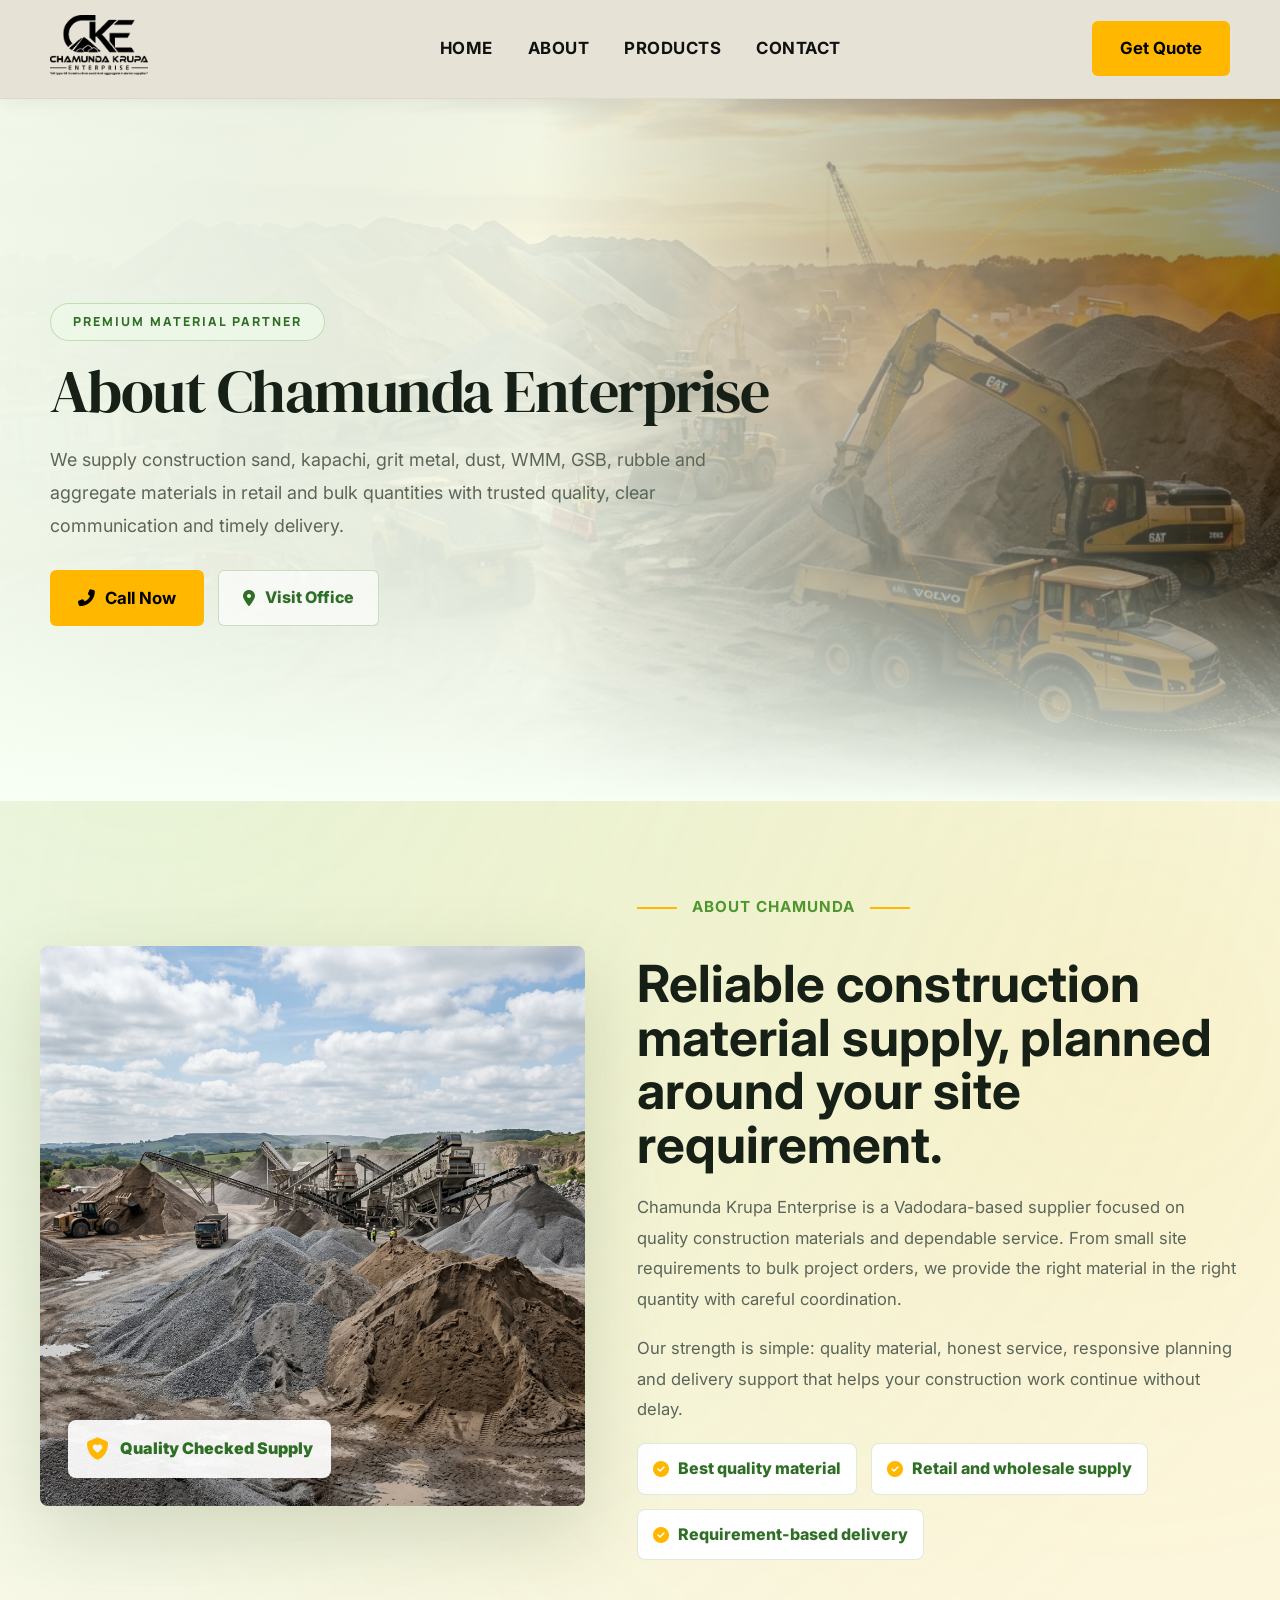
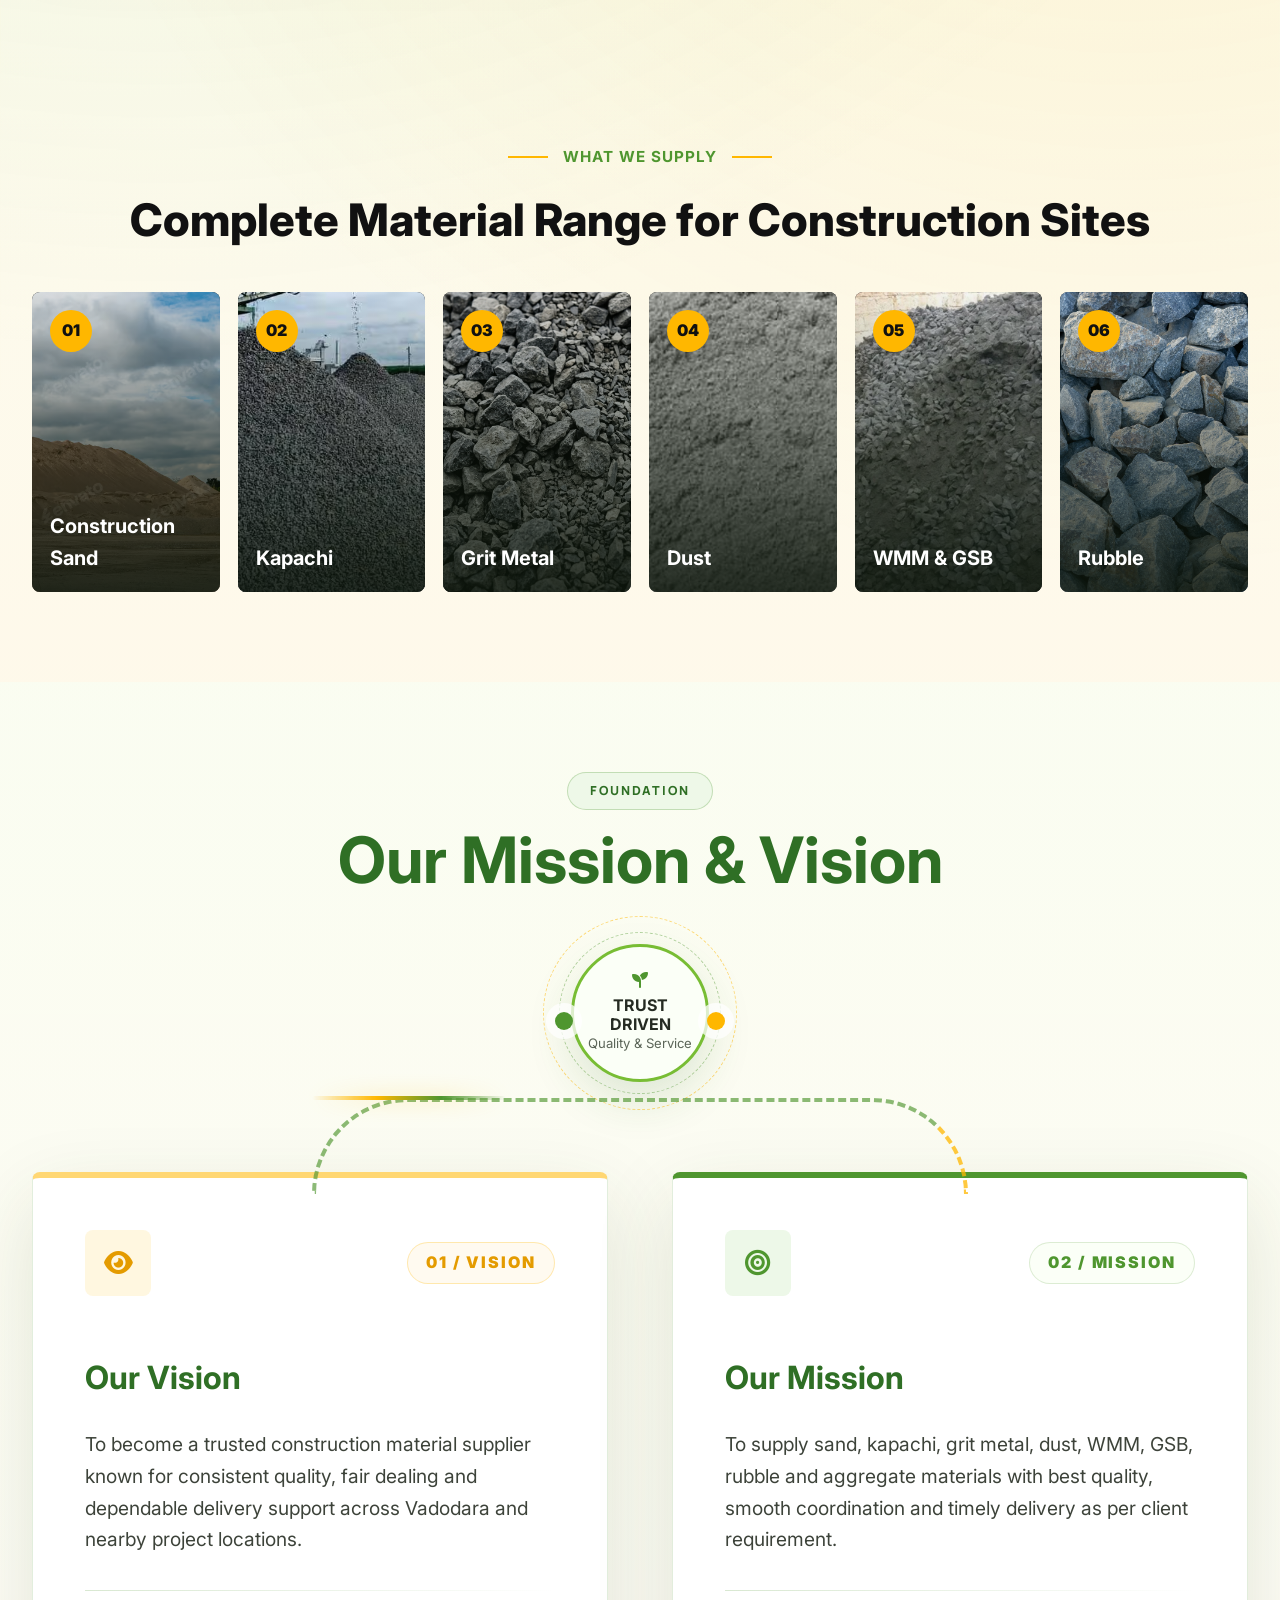
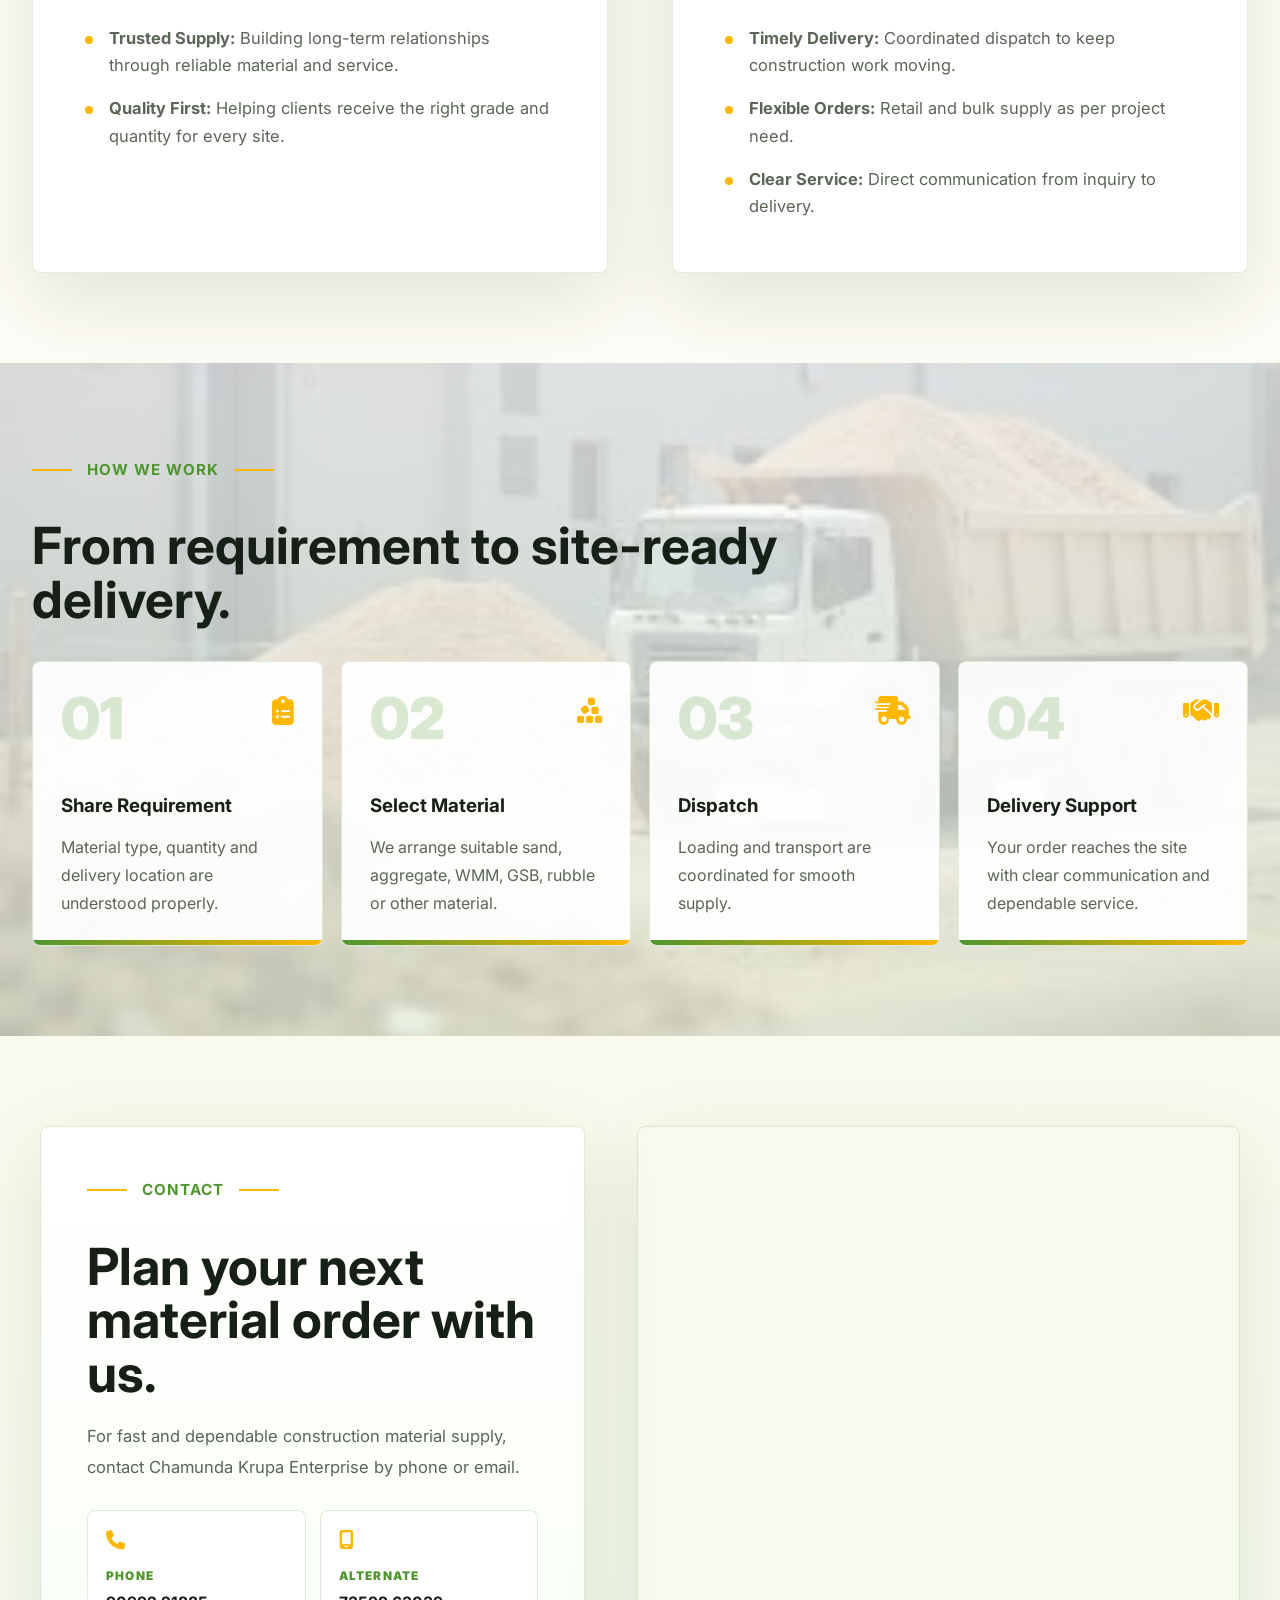
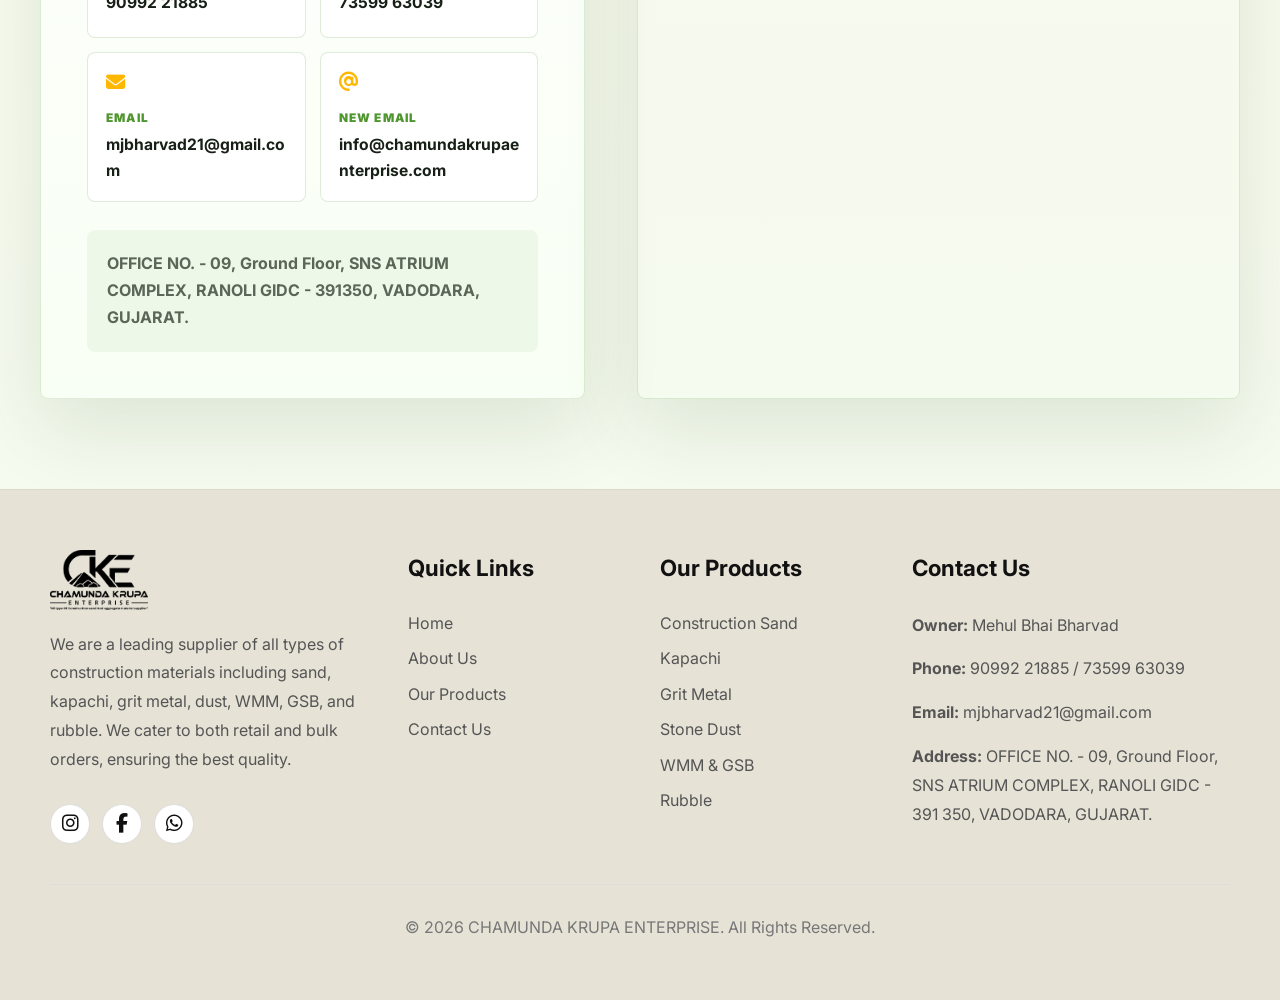
==== about.html @ 648f1eed "changes" ====
<!DOCTYPE html>
<html lang="en">

<head>
    <meta charset="UTF-8">
    <meta name="viewport" content="width=device-width, initial-scale=1.0">
    <title>About Us | CHAMUNDA KRUPA ENTERPRISE</title>
    <meta name="description" content="About Chamunda Krupa Enterprise - premium construction sand, kapachi, grit metal, dust, WMM, GSB, rubble and aggregate material supplier in Vadodara.">
    <link rel="stylesheet" href="style.css?v=1.4">
    <link rel="stylesheet" href="https://cdnjs.cloudflare.com/ajax/libs/font-awesome/6.4.0/css/all.min.css">
</head>

<body>
    <div id="header-placeholder"></div>

    <main class="ck-about-page">
        <section class="ck-hero" style="background-image: url('image and video/hero-bg.png');">
            <div class="ck-hero-shade"></div>
            <div class="ck-hero-grid ck-hero-grid-simple">
                <div class="ck-hero-copy reveal reveal-up">
                    <span class="ck-pill">Premium Material Partner</span>
                    <h1>About Chamunda Enterprise</h1>
                    <p>We supply construction sand, kapachi, grit metal, dust, WMM, GSB, rubble and aggregate materials in retail and bulk quantities with trusted quality, clear communication and timely delivery.</p>
                    <div class="ck-hero-actions">
                        <a href="tel:+919099221885" class="btn btn-primary"><i class="fas fa-phone-alt"></i> Call Now</a>
                        <a href="#ck-contact" class="ck-ghost-btn"><i class="fas fa-location-dot"></i> Visit Office</a>
                    </div>
                </div>
            </div>
        </section>

        <section class="ck-intro ck-intro-reveal" id="ck-intro-reveal">
            <div class="ck-intro-media reveal reveal-right">
                <img src="image and video/about-img.png" alt="Construction aggregate stock and supply yard">
                <div class="ck-floating-badge">
                    <i class="fas fa-shield-heart"></i>
                    <span>Quality Checked Supply</span>
                </div>
            </div>
            <div class="ck-intro-copy reveal reveal-up">
                <span class="section-label">ABOUT CHAMUNDA</span>
                <h2>Reliable construction material supply, planned around your site requirement.</h2>
                <p>Chamunda Krupa Enterprise is a Vadodara-based supplier focused on quality construction materials and dependable service. From small site requirements to bulk project orders, we provide the right material in the right quantity with careful coordination.</p>
                <p>Our strength is simple: quality material, honest service, responsive planning and delivery support that helps your construction work continue without delay.</p>
                <div class="ck-value-list">
                    <span><i class="fas fa-circle-check"></i> Best quality material</span>
                    <span><i class="fas fa-circle-check"></i> Retail and wholesale supply</span>
                    <span><i class="fas fa-circle-check"></i> Requirement-based delivery</span>
                </div>
            </div>
        </section>

        <section class="ck-materials">
            <div class="section-header reveal reveal-up">
                <div class="section-label">WHAT WE SUPPLY</div>
                <h2>Complete Material Range for Construction Sites</h2>
            </div>
            <div class="ck-material-track">
                <div class="ck-material-card reveal reveal-up">
                    <img src="image and video/sand.png" alt="Construction Sand">
                    <span>01</span>
                    <h3>Construction Sand</h3>
                </div>
                <div class="ck-material-card reveal reveal-up">
                    <img src="image and video/kapachi.png" alt="Kapachi">
                    <span>02</span>
                    <h3>Kapachi</h3>
                </div>
                <div class="ck-material-card reveal reveal-up">
                    <img src="image and video/product-gravel.png" alt="Grit Metal">
                    <span>03</span>
                    <h3>Grit Metal</h3>
                </div>
                <div class="ck-material-card reveal reveal-up">
                    <img src="image and video/dust.png" alt="Dust">
                    <span>04</span>
                    <h3>Dust</h3>
                </div>
                <div class="ck-material-card reveal reveal-up">
                    <img src="image and video/wmm.png" alt="WMM">
                    <span>05</span>
                    <h3>WMM & GSB</h3>
                </div>
                <div class="ck-material-card reveal reveal-up">
                    <img src="image and video/rubble.png" alt="Rubble">
                    <span>06</span>
                    <h3>Rubble</h3>
                </div>
            </div>
        </section>

        <section class="ck-foundation">
            <div class="ck-foundation-head reveal reveal-up">
                <span class="ck-pill">Foundation</span>
                <h2>Our Mission & Vision</h2>
                <div class="ck-trust-orbit">
                    <span class="ck-orbit-dot ck-dot-a"></span>
                    <span class="ck-orbit-dot ck-dot-b"></span>
                    <div class="ck-trust-core">
                        <i class="fas fa-seedling"></i>
                        <strong>TRUST DRIVEN</strong>
                        <span>Quality & Service</span>
                    </div>
                </div>
            </div>

            <div class="ck-foundation-grid">
                <article class="ck-foundation-card ck-vision-card reveal reveal-right">
                    <div class="ck-card-top">
                        <i class="fas fa-eye"></i>
                        <span>01 / Vision</span>
                    </div>
                    <h3>Our Vision</h3>
                    <p>To become a trusted construction material supplier known for consistent quality, fair dealing and dependable delivery support across Vadodara and nearby project locations.</p>
                    <div class="ck-card-line"></div>
                    <ul>
                        <li><strong>Trusted Supply:</strong> Building long-term relationships through reliable material and service.</li>
                        <li><strong>Quality First:</strong> Helping clients receive the right grade and quantity for every site.</li>
                    </ul>
                </article>

                <article class="ck-foundation-card ck-mission-card reveal reveal-left">
                    <div class="ck-card-top">
                        <i class="fas fa-bullseye"></i>
                        <span>02 / Mission</span>
                    </div>
                    <h3>Our Mission</h3>
                    <p>To supply sand, kapachi, grit metal, dust, WMM, GSB, rubble and aggregate materials with best quality, smooth coordination and timely delivery as per client requirement.</p>
                    <div class="ck-card-line"></div>
                    <ul>
                        <li><strong>Timely Delivery:</strong> Coordinated dispatch to keep construction work moving.</li>
                        <li><strong>Flexible Orders:</strong> Retail and bulk supply as per project need.</li>
                        <li><strong>Clear Service:</strong> Direct communication from inquiry to delivery.</li>
                    </ul>
                </article>
            </div>
        </section>

        <section class="ck-process">
            <div class="ck-process-copy reveal reveal-up">
                <span class="section-label">HOW WE WORK</span>
                <h2>From requirement to site-ready delivery.</h2>
            </div>
            <div class="ck-process-steps">
                <div class="ck-step reveal reveal-up">
                    <span>01</span>
                    <i class="fas fa-clipboard-list"></i>
                    <h3>Share Requirement</h3>
                    <p>Material type, quantity and delivery location are understood properly.</p>
                </div>
                <div class="ck-step reveal reveal-up">
                    <span>02</span>
                    <i class="fas fa-cubes-stacked"></i>
                    <h3>Select Material</h3>
                    <p>We arrange suitable sand, aggregate, WMM, GSB, rubble or other material.</p>
                </div>
                <div class="ck-step reveal reveal-up">
                    <span>03</span>
                    <i class="fas fa-truck-fast"></i>
                    <h3>Dispatch</h3>
                    <p>Loading and transport are coordinated for smooth supply.</p>
                </div>
                <div class="ck-step reveal reveal-up">
                    <span>04</span>
                    <i class="fas fa-handshake"></i>
                    <h3>Delivery Support</h3>
                    <p>Your order reaches the site with clear communication and dependable service.</p>
                </div>
            </div>
        </section>

        <section class="ck-contact" id="ck-contact">
            <div class="ck-contact-card reveal reveal-right">
                <span class="section-label">CONTACT</span>
                <h2>Plan your next material order with us.</h2>
                <p>For fast and dependable construction material supply, contact Chamunda Krupa Enterprise by phone or email.</p>
                <div class="ck-contact-grid">
                    <a href="tel:+919099221885">
                        <i class="fas fa-phone"></i>
                        <span>Phone</span>
                        <strong>90992 21885</strong>
                    </a>
                    <a href="tel:+917359963039">
                        <i class="fas fa-mobile-screen"></i>
                        <span>Alternate</span>
                        <strong>73599 63039</strong>
                    </a>
                    <a href="mailto:mjbharvad21@gmail.com">
                        <i class="fas fa-envelope"></i>
                        <span>Email</span>
                        <strong>mjbharvad21@gmail.com</strong>
                    </a>
                    <a href="mailto:info@chamundakrupaenterprise.com">
                        <i class="fas fa-at"></i>
                        <span>New Email</span>
                        <strong>info@chamundakrupaenterprise.com</strong>
                    </a>
                </div>
                <address>
                    OFFICE NO. - 09, Ground Floor, SNS ATRIUM COMPLEX, RANOLI GIDC - 391350, VADODARA, GUJARAT.
                </address>
            </div>
            <div class="ck-map reveal reveal-left">
                <iframe
                    src="https://www.google.com/maps?q=SNS%20ATRIUM%20COMPLEX%20RANOLI%20GIDC%20VADODARA&amp;output=embed"
                    allowfullscreen="" loading="lazy" referrerpolicy="no-referrer-when-downgrade"></iframe>
            </div>
        </section>
    </main>

    <div id="footer-placeholder"></div>
    <script src="script.js"></script>
</body>

</html>
---- style.css ----
@import url('https://fonts.googleapis.com/css2?family=DM+Serif+Display&family=Inter:wght@400;600;700&family=Manrope:wght@500;600;700;800&display=swap');

:root {
  --primary-color: #ffb700;
  /* Yellow */
  --primary-hover: #e0a000;
  --text-color: #111111;
  --text-muted: #6b6356;
  --bg-color: #f8f2e5;
  --font-family: 'Inter', sans-serif;
}

* {
  margin: 0;
  padding: 0;
  box-sizing: border-box;
}

body {
  font-family: var(--font-family);
  background-color: var(--bg-color);
  color: var(--text-color);
  line-height: 1.6;
}

/* Header */
.main-header {
  background-color: #e6e2d6;
  padding: 15px 50px;
  display: flex;
  justify-content: space-between;
  align-items: center;
  border-bottom: 1px solid #dcd8cc;
  position: sticky;
  top: 0;
  z-index: 1000;
  box-shadow: 0 4px 15px rgba(0, 0, 0, 0.05);
}

.main-header .logo {
  flex: 1;
}

.main-header .logo img {
  height: 60px;
  object-fit: contain;
}

.centered-nav {
  flex: 2;
  display: flex;
  justify-content: center;
}

.main-header nav ul {
  list-style: none;
  display: flex;
  gap: 35px;
}

.main-header nav a {
  color: #111;
  text-decoration: none;
  font-weight: 700;
  transition: color 0.3s ease;
  font-size: 1.05rem;
  text-transform: uppercase;
  letter-spacing: 0.5px;
  position: relative;
  padding-bottom: 6px;
}

.main-header nav a::after {
  content: '';
  position: absolute;
  width: 0;
  height: 2px;
  bottom: 0;
  left: 0;
  background-color: var(--primary-color);
  transition: width 0.4s cubic-bezier(0.16, 1, 0.3, 1);
}

.main-header nav a:hover::after {
  width: 100%;
}

.main-header nav a:hover {
  color: #000;
}

.header-action {
  flex: 1;
  display: flex;
  justify-content: flex-end;
}

.header-btn {
  padding: 10px 25px;
  font-size: 0.95rem;
}

/* Hero Section */
.hero {
  position: relative;
  height: 80vh;
  min-height: 650px;
  display: flex;
  align-items: center;
  padding: 0 50px;
  background-size: cover;
  background-position: center;
}

.hero::before {
  content: '';
  position: absolute;
  top: 0;
  left: 0;
  width: 100%;
  height: 100%;
  background: linear-gradient(90deg, rgba(15, 15, 15, 0.95) 0%, rgba(15, 15, 15, 0.7) 45%, rgba(15, 15, 15, 0.1) 100%);
  z-index: 1;
}

.hero-content {
  position: relative;
  z-index: 2;
  max-width: 650px;
}

@keyframes fadeInUp {
  from {
    opacity: 0;
    transform: translateY(30px);
  }
  to {
    opacity: 1;
    transform: translateY(0);
  }
}

.hero h1 {
  font-size: 3.5rem;
  font-weight: 700;
  line-height: 1.2;
  color: #ffffff;
  margin-bottom: 20px;
  opacity: 0;
  animation: fadeInUp 1s cubic-bezier(0.16, 1, 0.3, 1) 0.1s forwards;
}

.hero h1 span.yellow {
  color: var(--primary-color);
  display: block;
}

.hero p {
  font-size: 1.15rem;
  color: #dddddd;
  margin-bottom: 40px;
  max-width: 580px;
  opacity: 0;
  animation: fadeInUp 1s cubic-bezier(0.16, 1, 0.3, 1) 0.3s forwards;
}

.hero-buttons {
  display: flex;
  gap: 20px;
  opacity: 0;
  animation: fadeInUp 1s cubic-bezier(0.16, 1, 0.3, 1) 0.5s forwards;
}

.btn {
  display: inline-flex;
  align-items: center;
  justify-content: center;
  gap: 10px;
  padding: 14px 28px;
  font-size: 1.05rem;
  font-weight: 700;
  border-radius: 6px;
  cursor: pointer;
  text-decoration: none;
  transition: all 0.3s ease;
}

.btn-primary {
  background-color: var(--primary-color);
  color: #000;
  border: none;
}

.btn-primary:hover {
  background-color: var(--primary-hover);
  transform: translateY(-2px);
}

.btn-outline {
  background-color: transparent;
  color: var(--text-color);
  border: 2px solid #555;
}

.btn-outline:hover {
  background-color: rgba(255, 255, 255, 0.05);
  border-color: #777;
}

.btn-outline i {
  color: var(--primary-color);
}

.hero .btn-outline {
  color: #ffffff;
  border-color: rgba(255, 255, 255, 0.7);
  background: rgba(255, 255, 255, 0.08);
  backdrop-filter: blur(8px);
}

.hero .btn-outline:hover {
  color: #171717;
  border-color: var(--primary-color);
  background: var(--primary-color);
}

.hero .btn-outline:hover i {
  color: #171717;
}

/* Features Bar */
.features-container {
  padding: 0 50px;
}

.features-bar {
  display: flex;
  justify-content: space-between;
  background-color: #222;
  padding: 35px 50px;
  border-radius: 12px;
  margin-top: -60px;
  position: relative;
  z-index: 3;
  box-shadow: 0 15px 40px rgba(0, 0, 0, 0.6);
  border: 1px solid #333;
}

.feature-item {
  display: flex;
  align-items: center;
  gap: 20px;
  flex: 1;
  justify-content: center;
  border-right: 1px solid #444;
  padding: 10px 15px;
  transition: all 0.3s cubic-bezier(0.16, 1, 0.3, 1);
  border-radius: 8px;
  cursor: pointer;
}

.feature-item:last-child {
  border-right: none;
}

.feature-item i {
  color: var(--primary-color);
  transition: transform 0.3s cubic-bezier(0.16, 1, 0.3, 1), color 0.3s ease;
}

.feature-item img {
  width: 45px;
  height: 45px;
  filter: invert(73%) sepia(87%) saturate(1476%) hue-rotate(359deg) brightness(101%) contrast(106%);
  /* Approximation of yellow */
}

.feature-text span {
  display: block;
  color: #ffffff;
  font-weight: 700;
  font-size: 1.15rem;
  transition: color 0.3s ease;
}

.feature-text span.sub {
  font-weight: 600;
  font-size: 1.15rem;
  color: #fff;
  transition: color 0.3s ease;
}

.feature-item:hover {
  background-color: rgba(255, 255, 255, 0.05);
  transform: translateY(-5px);
  box-shadow: 0 5px 15px rgba(0, 0, 0, 0.2);
}

.feature-item:hover i {
  transform: scale(1.15) rotate(5deg);
  color: #fff;
}

.feature-item:hover .feature-text span {
  color: var(--primary-color);
}

.feature-item:hover .feature-text span.sub {
  color: #fff;
}

/* About Section */
.about-section {
  display: flex;
  gap: 50px;
  padding: 60px 50px;
  background-color: #f0e6d2;
  /* Soft light tan background */
  color: #111;
  align-items: center;
  margin-top: 0;
}

.about-image {
  flex: 1;
}

.about-image img {
  width: 100%;
  height: auto;
  border-radius: 15px;
  box-shadow: 0 10px 30px rgba(0, 0, 0, 0.1);
  object-fit: cover;
  max-height: 400px;
}

.about-content {
  flex: 1;
}

.about-label {
  display: inline-flex;
  align-items: center;
  gap: 10px;
  font-weight: 700;
  font-size: 0.9rem;
  color: #333;
  margin-bottom: 15px;
  text-transform: uppercase;
}

.about-label::before {
  content: '';
  display: inline-block;
  width: 30px;
  height: 3px;
  background-color: #111;
}

.about-content h2 {
  font-size: 2.5rem;
  font-weight: 800;
  margin-bottom: 15px;
  line-height: 1.2;
}

.about-owner {
  font-size: 1.2rem;
  font-weight: 700;
  margin-bottom: 20px;
}

.about-owner span {
  color: #b37700;
  /* Darker golden brown */
}

.about-badge {
  display: inline-block;
  background-color: var(--primary-color);
  color: #000;
  font-weight: 700;
  padding: 8px 15px;
  border-radius: 5px;
  margin-bottom: 25px;
  font-size: 1rem;
}

.about-content p {
  color: #444;
  font-size: 1.05rem;
  line-height: 1.7;
}

/* About page premium layout */
.about-page {
  background: #f9f2e6;
}

.about-hero {
  min-height: 78vh;
  padding: 80px 50px;
  background-size: cover;
  background-position: center;
  position: relative;
}

.about-hero-overlay {
  position: absolute;
  inset: 0;
  background: linear-gradient(180deg, rgba(255, 248, 238, 0.85), rgba(255, 248, 238, 0.45));
  z-index: 1;
}

.about-hero-inner {
  position: relative;
  z-index: 2;
  display: grid;
  grid-template-columns: 1.1fr 0.9fr;
  gap: 40px;
  align-items: center;
}

 .about-hero-copy h1 {
  font-size: 3.6rem;
  line-height: 1.05;
  max-width: 640px;
  margin-top: 12px;
  color: #111;
}

.about-hero-copy p {
  max-width: 610px;
  color: #4d4034;
  margin-bottom: 32px;
}

.about-hero-cards {
  display: grid;
  gap: 20px;
  grid-template-columns: repeat(2, minmax(160px, 1fr));
}

.hero-stat-card {
  background: #ffffff;
  border: 1px solid rgba(219, 181, 76, 0.18);
  border-radius: 22px;
  padding: 26px 24px;
  box-shadow: 0 20px 45px rgba(0, 0, 0, 0.08);
}

.hero-stat-card span {
  display: block;
  font-size: 2rem;
  font-weight: 800;
  color: var(--primary-color);
  margin-bottom: 10px;
}

.hero-stat-card p {
  color: #5a4f3f;
  font-size: 0.96rem;
  line-height: 1.7;
}

 .about-why {
  padding: 80px 50px;
  background: #fff9ef;
  margin: 40px 50px;
  border-radius: 30px;
  border: 1px solid rgba(219, 181, 76, 0.18);
}

.about-why-inner {
  display: grid;
  grid-template-columns: 1.1fr 0.9fr;
  gap: 40px;
  align-items: center;
}

.why-copy h2 {
  font-size: 3rem;
  color: #111;
  margin: 24px 0 28px;
}

 .why-copy p {
  max-width: 620px;
  color: #4d453f;
  margin-bottom: 36px;
}

.why-grid {
  display: grid;
  grid-template-columns: repeat(2, minmax(220px, 1fr));
  gap: 22px;
}

.why-item {
  display: flex;
  gap: 18px;
  padding: 24px;
  background: #fff;
  border-radius: 22px;
  border: 1px solid rgba(0, 0, 0, 0.06);
  transition: transform 0.3s ease, box-shadow 0.3s ease;
}

.why-item:hover {
  transform: translateY(-5px);
  box-shadow: 0 20px 45px rgba(0, 0, 0, 0.12);
}

.why-item i {
  width: 54px;
  height: 54px;
  display: flex;
  align-items: center;
  justify-content: center;
  background: #111;
  color: var(--primary-color);
  border-radius: 16px;
  font-size: 1.2rem;
  flex-shrink: 0;
}

.why-item h3 {
  font-size: 1.1rem;
  margin-bottom: 10px;
}

.why-item p {
  color: #666;
  line-height: 1.7;
}

.why-image-block {
  border-radius: 30px;
  overflow: hidden;
  box-shadow: 0 25px 60px rgba(0, 0, 0, 0.15);
}

.why-image-block img {
  width: 100%;
  display: block;
  object-fit: cover;
  min-height: 520px;
}

 .transport-section {
  padding: 70px 50px 90px 50px;
  margin: 40px 50px;
  background: #ffffff;
  border-radius: 30px;
  border: 1px solid rgba(219, 181, 76, 0.18);
}

.transport-copy {
  max-width: 760px;
  margin-bottom: 40px;
}

 .transport-copy h2 {
  color: #111;
  font-size: 2.8rem;
  margin: 20px 0 18px;
}

 .transport-copy p {
  color: #4d453f;
  line-height: 1.8;
}

 .transport-scene {
  position: relative;
  min-height: 320px;
  overflow: hidden;
  background: linear-gradient(180deg, #f5ede0 0%, #e9d8b3 100%);
  border-radius: 30px;
}

.transport-scene.paused .truck,
.transport-scene.paused .truck .wheel,
.transport-scene.paused .dust {
  animation-play-state: paused;
}

.road {
  position: absolute;
  left: 0;
  right: 0;
  bottom: 0;
  height: 120px;
  background: linear-gradient(180deg, #2e2e2e 0%, #1c1c1c 60%);
}

.road::before {
  content: '';
  position: absolute;
  left: 0;
  right: 0;
  top: 18px;
  height: 34px;
  background: linear-gradient(90deg, rgba(165, 130, 63, 0.45) 0%, rgba(120, 95, 48, 0.25) 100%);
}

.truck-track {
  position: absolute;
  width: 100%;
  left: 0;
  bottom: 30px;
  overflow: hidden;
}

.truck {
  position: absolute;
  left: -35%;
  width: 320px;
  height: 150px;
  animation: drive 14s linear infinite alternate;
  display: grid;
  grid-template-columns: 1fr 0.42fr;
  align-items: end;
  gap: 12px;
}

.truck-bed {
  position: relative;
  width: 100%;
  height: 90px;
  background: linear-gradient(135deg, #d7b26d, #a67e41);
  border-radius: 18px 18px 8px 8px;
  overflow: hidden;
}

.truck-load {
  position: absolute;
  bottom: 0;
  left: 0;
  right: 0;
  height: 58px;
  background: linear-gradient(135deg, #cc9f48, #f1d57a);
}

.load-label {
  position: absolute;
  left: 16px;
  top: 14px;
  background: rgba(0, 0, 0, 0.55);
  color: #fff;
  padding: 8px 14px;
  border-radius: 999px;
  font-size: 0.95rem;
  line-height: 1.3;
  letter-spacing: 0.01em;
}

 .truck-cabin {
  position: relative;
  width: 108px;
  height: 98px;
  background: linear-gradient(135deg, #7d6a4f, #4c3824);
  border-radius: 18px 14px 14px 18px;
  box-shadow: inset -4px -4px 18px rgba(255, 255, 255, 0.08);
}

.cab-window {
  position: absolute;
  top: 16px;
  left: 16px;
  width: 60px;
  height: 36px;
  border-radius: 10px;
  background: linear-gradient(180deg, rgba(226, 236, 245, 0.9), rgba(193, 205, 216, 0.35));
  border: 1px solid rgba(255, 255, 255, 0.12);
}

.cab-grill {
  position: absolute;
  right: 12px;
  bottom: 16px;
  width: 24px;
  height: 34px;
  background: rgba(255, 255, 255, 0.08);
  border-radius: 8px;
}

.truck-front {
  position: absolute;
  right: -50px;
  bottom: 0;
  width: 60px;
  height: 68px;
  background: linear-gradient(135deg, #1c1c1c, #2d2d2d);
  border-radius: 18px 18px 12px 12px;
}

.headlamp {
  position: absolute;
  right: 14px;
  top: 20px;
  width: 22px;
  height: 14px;
  background: radial-gradient(circle at center, #ffe57d, #c7981f 60%, transparent 80%);
  border-radius: 6px;
}

.wheels {
  position: absolute;
  bottom: -18px;
  left: 10px;
  right: 10px;
  display: flex;
  justify-content: space-between;
}

 .wheel {
  width: 58px;
  height: 58px;
  border-radius: 50%;
  background: #4c453f;
  border: 8px solid #5e5345;
  box-shadow: inset 0 0 0 3px rgba(255, 255, 255, 0.08);
  animation: wheel-rotate 0.65s linear infinite;
}

.wheel::before {
  content: '';
  position: absolute;
  inset: 12px;
  border-radius: 50%;
  background: radial-gradient(circle, rgba(255,255,255,0.15) 0%, rgba(255,255,255,0.04) 100%);
}

.dust-path {
  position: absolute;
  left: 20px;
  bottom: 10px;
  display: flex;
  gap: 14px;
}

 .dust {
  width: 12px;
  height: 12px;
  border-radius: 50%;
  background: rgba(208, 154, 64, 0.65);
  opacity: 0;
  animation: dust-floating 4s ease-in-out infinite;
}

.dust-1 { animation-delay: 0s; }
.dust-2 { animation-delay: 0.5s; }
.dust-3 { animation-delay: 1.1s; }

@keyframes drive {
  0% { transform: translateX(-35%) translateY(0); }
  40% { transform: translateX(52%) translateY(-2px); }
  60% { transform: translateX(82%) translateY(0); }
  100% { transform: translateX(120%) translateY(-1px); }
}

@keyframes wheel-rotate {
  0% { transform: rotate(0deg); }
  100% { transform: rotate(360deg); }
}

@keyframes dust-floating {
  0% { opacity: 0; transform: translate(0, 0) scale(0.8); }
  25% { opacity: 0.35; transform: translate(-24px, -8px) scale(1); }
  50% { opacity: 0.2; transform: translate(-48px, -18px) scale(0.85); }
  100% { opacity: 0; transform: translate(-68px, -28px) scale(0.7); }
}

 .about-story {
  display: grid;
  grid-template-columns: 1fr 1fr;
  gap: 40px;
  align-items: center;
  padding: 80px 50px;
  margin: 40px 50px;
  background: #fff7ef;
  border-radius: 30px;
  border: 1px solid rgba(219, 181, 76, 0.18);
}

 .story-text h2 {
  color: #111;
  font-size: 3rem;
  margin-bottom: 26px;
}

 .story-text p {
  color: #4d453c;
}

.story-highlights {
  display: grid;
  gap: 18px;
  margin-top: 28px;
}

 .highlight-item {
  background: #fff4e6;
  border: 1px solid rgba(219, 181, 76, 0.14);
}

 .highlight-item p {
  color: #5c5040;
}

 .contact-section {
  padding: 80px 50px;
  margin: 40px 50px;
  background: #fff9ef;
  border-radius: 30px;
  border: 1px solid rgba(219, 181, 76, 0.18);
}

 .contact-content h2 {
  color: #111;
}

 .contact-content p {
  color: #4d453f;
}

 .contact-card {
  background: #ffffff;
  border: 1px solid rgba(219, 181, 76, 0.16);
}

 .contact-card h3 {
  color: #111;
}

 .contact-card p a {
  color: #b17e1a;
}

@media (max-width: 1200px) {
  .about-hero-inner,
  .about-why-inner,
  .about-story {
    grid-template-columns: 1fr;
  }

  .hero-stat-card {
    min-height: 120px;
  }

  .why-grid {
    grid-template-columns: 1fr;
  }
}

@media (max-width: 900px) {
  .about-hero {
    padding: 60px 20px;
  }

  .about-why,
  .transport-section,
  .about-story,
  .contact-section {
    margin: 24px 20px;
    padding: 50px 20px;
  }

  .transport-copy h2 {
    font-size: 2.3rem;
  }

  .truck {
    width: 260px;
  }
}

@media (max-width: 700px) {
  .about-hero-copy h1 {
    font-size: 2.3rem;
  }

  .truck {
    width: 220px;
    bottom: 20px;
  }

  .transport-scene {
    min-height: 260px;
  }
}

@media (max-width: 480px) {
  .transport-copy h2 {
    font-size: 1.9rem;
  }

  .hero-stat-card {
    grid-column: span 2;
  }
}

.about-page .section-label {
  color: #ffd87e;
}

.about-page .section-label::before,
.about-page .section-label::after {
  background-color: var(--primary-color);
}


/* Products Section */
.products-section {
  padding: 50px 50px 80px 50px;
  background-color: #f0e6d2;
  /* Soft light tan background */
  color: #111;
  text-align: center;
}

.section-header {
  text-align: center;
  margin-bottom: 30px;
}

.section-label {
  display: inline-flex;
  align-items: center;
  gap: 15px;
  font-weight: 700;
  font-size: 0.95rem;
  color: #111;
  margin-bottom: 15px;
  text-transform: uppercase;
  letter-spacing: 1px;
}

.section-label::before,
.section-label::after {
  content: '';
  display: inline-block;
  width: 40px;
  height: 2px;
  background-color: var(--primary-color);
}

.section-header h2 {
  font-size: 2.8rem;
  font-weight: 800;
  color: #111;
}

.about-container {
  width: 100%;
  max-width: 1400px;
  margin: 0 auto;
  text-align: center;
}

.products-grid {
  display: grid;
  grid-template-columns: repeat(4, 1fr);
  gap: 25px;
  max-width: 1400px;
  margin: 0 auto;
  grid-auto-rows: 1fr;
  width: 100%;
}

.product-card {
  background-color: #fff;
  border-radius: 12px;
  overflow: hidden;
  box-shadow: 0 8px 20px rgba(0, 0, 0, 0.05);
  transition: all 0.4s cubic-bezier(0.175, 0.885, 0.32, 1.275);
  border: 1px solid #eaeaea;
  border-bottom: 4px solid transparent;
  display: flex;
  flex-direction: column;
  height: 100%;
}

.product-card:hover {
  transform: translateY(-8px);
  box-shadow: 0 15px 35px rgba(0, 0, 0, 0.12);
  border-bottom: 4px solid var(--primary-color);
}

.product-image {
  position: relative;
  height: 180px;
  width: 100%;
  overflow: hidden;
  flex-shrink: 0;
}

.product-img {
  position: relative;
  height: 180px;
  width: 100%;
  overflow: hidden;
  flex-shrink: 0;
}

.product-image img {
  width: 100%;
  height: 100%;
  object-fit: cover;
  transition: transform 0.6s ease;
}

.product-card:hover .product-image img {
  transform: scale(1.1);
}

.product-icon-box {
  position: absolute;
  top: 15px;
  left: 15px;
  background-color: #1a1a1a;
  color: var(--primary-color);
  width: 45px;
  height: 45px;
  display: flex;
  align-items: center;
  justify-content: center;
  border-radius: 8px;
  font-size: 1.2rem;
  box-shadow: 0 4px 10px rgba(0, 0, 0, 0.3);
  z-index: 2;
}

.product-icon-box i {
  transition: transform 0.4s cubic-bezier(0.175, 0.885, 0.32, 1.275);
}

.product-card:hover .product-icon-box i {
  transform: scale(1.3) rotate(10deg);
}

.product-info {
  padding: 25px 15px;
  text-align: center;
  flex-grow: 1;
  display: flex;
  flex-direction: column;
  justify-content: center;
  min-height: 140px;
}

.product-info h3 {
  font-size: 1.25rem;
  font-weight: 700;
  margin-bottom: 8px;
  color: #111;
  transition: color 0.3s ease;
}

.product-card:hover .product-info h3 {
  color: #b37700;
}

.product-info p {
  color: #555;
  font-size: 0.95rem;
  line-height: 1.5;
}

/* Process Section */
.process-section {
  padding: 60px 50px;
  background-color: #fff;
  color: #111;
  position: relative;
}

.process-container {
  display: flex;
  gap: 50px;
  max-width: 1300px;
  margin: 0 auto;
  align-items: flex-start;
}

.process-left {
  flex: 1;
  position: sticky;
  top: 150px;
  height: 50vh;
  /* Reduced from 70vh */
  min-height: 400px;
  /* Reduced from 500px */
  max-height: 450px;
  /* Added max height */
  border-radius: 20px;
  overflow: hidden;
  box-shadow: 0 20px 50px rgba(0, 0, 0, 0.1);
}

.process-images-wrapper {
  position: relative;
  width: 100%;
  height: 100%;
}

.p-img {
  position: absolute;
  top: 0;
  left: 0;
  width: 100%;
  height: 100%;
  object-fit: cover;
  opacity: 0;
  transform: scale(1.05);
  transition: opacity 0.8s ease, transform 0.8s ease;
}

.p-img.active {
  opacity: 1;
  transform: scale(1);
}

.process-right {
  flex: 1;
  padding-bottom: 20vh;
  /* Extra space to scroll past the last step */
  position: relative;
}

.process-line {
  position: absolute;
  left: 31px;
  top: 50px;
  bottom: 0;
  width: 2px;
  background-color: #eee;
  z-index: 1;
}

.process-step {
  display: flex;
  gap: 30px;
  margin-bottom: 40vh;
  /* Increased spacing */
  opacity: 0;
  /* Changed from 0.4 so inactive steps are completely hidden */
  transition: opacity 0.6s ease, transform 0.6s ease;
  transform: translateY(50px);
  /* Changed from translateX to slide up */
  position: relative;
  z-index: 2;
}

.process-step.active {
  opacity: 1;
  transform: translateY(0);
  /* Changed to translateY(0) */
}

.step-indicator {
  position: relative;
}

.step-icon {
  width: 64px;
  height: 64px;
  border-radius: 50%;
  background-color: #fff;
  border: 2px solid #ddd;
  display: flex;
  align-items: center;
  justify-content: center;
  font-size: 1.5rem;
  color: #777;
  transition: all 0.5s ease;
  position: relative;
  z-index: 2;
}

.process-step.active .step-icon {
  border-color: var(--primary-color);
  background-color: var(--primary-color);
  color: #000;
  box-shadow: 0 0 0 10px rgba(255, 183, 0, 0.2);
  transform: scale(1.1);
}

.step-content {
  flex: 1;
  padding-top: 10px;
}

.step-num {
  font-weight: 700;
  color: #777;
  letter-spacing: 2px;
  font-size: 0.9rem;
  display: block;
  margin-bottom: 10px;
  transition: color 0.5s ease;
}

.process-step.active .step-num {
  color: var(--primary-color);
}

.step-content h3 {
  font-size: 2rem;
  font-weight: 800;
  margin-bottom: 15px;
  color: #111;
}

.step-content p {
  font-size: 1.1rem;
  line-height: 1.7;
  color: #555;
}

@media (max-width: 992px) {
  .process-container {
    flex-direction: column;
  }

  .process-left {
    position: relative;
    top: 0;
    height: 320px;
    width: 100%;
    margin-bottom: 50px;
  }

  /* Force static process image behavior on mobile (only show Stage 3 image) */
  #pimg-3 {
    opacity: 1 !important;
    transform: scale(1) !important;
  }

  #pimg-1,
  #pimg-2,
  #pimg-4 {
    display: none !important;
  }

  .process-step {
    margin-bottom: 50px;
    opacity: 1;
    transform: none;
  }

  .process-line {
    display: none;
  }
}

/* Why Choose Us Section */
.why-choose-us {
  padding: 100px 50px;
  background-color: #fff;
  color: #111;
}

.choose-container {
  display: flex;
  gap: 60px;
  max-width: 1400px;
  margin: 0 auto;
  align-items: center;
}

.choose-video-wrapper {
  flex: 1;
  position: relative;
}

.video-container {
  position: relative;
  border-radius: 20px;
  overflow: hidden;
  box-shadow: 0 20px 40px rgba(0, 0, 0, 0.15);
  aspect-ratio: 16/9;
}

.video-container video {
  width: 100%;
  height: 100%;
  object-fit: cover;
  display: block;
}

.experience-badge {
  position: absolute;
  bottom: -30px;
  right: -30px;
  background-color: #111;
  color: #fff;
  padding: 30px;
  border-radius: 50%;
  width: 140px;
  height: 140px;
  display: flex;
  flex-direction: column;
  align-items: center;
  justify-content: center;
  text-align: center;
  box-shadow: 0 10px 30px rgba(0, 0, 0, 0.2);
  border: 4px solid #fff;
  z-index: 2;
  transition: transform 0.4s ease;
}

.choose-video-wrapper:hover .experience-badge {
  transform: translateY(-10px) rotate(5deg);
}

.exp-num {
  font-size: 2rem;
  font-weight: 800;
  color: var(--primary-color);
  line-height: 1;
}

.exp-text {
  font-size: 0.8rem;
  text-transform: uppercase;
  letter-spacing: 1px;
  margin-top: 5px;
}

.choose-features {
  flex: 1;
  display: grid;
  grid-template-columns: repeat(2, 1fr);
  gap: 30px;
}

.choose-feature-card {
  display: flex;
  gap: 15px;
  padding: 20px;
  background: #f9f9f9;
  border-radius: 12px;
  transition: all 0.4s ease;
  border: 1px solid transparent;
}

.choose-feature-card:hover {
  background: #fff;
  transform: translateY(-5px);
  box-shadow: 0 10px 25px rgba(0, 0, 0, 0.08);
  border-color: #eee;
}

.c-icon {
  width: 50px;
  height: 50px;
  background-color: #111;
  color: var(--primary-color);
  border-radius: 10px;
  display: flex;
  align-items: center;
  justify-content: center;
  font-size: 1.5rem;
  flex-shrink: 0;
  transition: transform 0.4s cubic-bezier(0.175, 0.885, 0.32, 1.275), background-color 0.4s ease;
}

.choose-feature-card:hover .c-icon {
  transform: scale(1.1) rotate(-10deg);
  background-color: var(--primary-color);
  color: #111;
}

.c-content h4 {
  font-size: 1.1rem;
  font-weight: 700;
  margin-bottom: 8px;
  color: #111;
}

.c-content p {
  font-size: 0.9rem;
  color: #666;
  line-height: 1.5;
}

@media (max-width: 1024px) {
  .choose-container {
    flex-direction: column;
  }

  .experience-badge {
    right: 20px;
    bottom: -20px;
  }
}

@media (max-width: 768px) {
  .choose-features {
    grid-template-columns: 1fr;
  }
}

/* Gallery Section */
.gallery-section {
  padding: 60px 50px;
  background-color: #f0e6d2;
  /* Light tan background */
  color: #111;
  text-align: center;
}

.gallery-grid {
  display: grid;
  grid-template-columns: repeat(4, 1fr);
  gap: 20px;
  max-width: 1400px;
  margin: 0 auto;
  margin-top: 20px;
}

.gallery-item {
  position: relative;
  border-radius: 15px;
  overflow: hidden;
  box-shadow: 0 10px 20px rgba(0, 0, 0, 0.05);
  transition: transform 0.4s ease, box-shadow 0.4s ease;
  aspect-ratio: 16 / 10;
}

.gallery-item img {
  width: 100%;
  height: 100%;
  object-fit: cover;
  transition: transform 0.6s ease;
}

.gallery-item:hover {
  transform: translateY(-5px);
  box-shadow: 0 15px 30px rgba(0, 0, 0, 0.15);
  z-index: 10;
}

.gallery-item:hover img {
  transform: scale(1.05);
}

@media (max-width: 1200px) {
  .gallery-grid {
    grid-template-columns: repeat(3, 1fr);
  }
}

@media (max-width: 900px) {
  .gallery-grid {
    grid-template-columns: repeat(2, 1fr);
  }
@media (max-width: 600px) {
  .gallery-grid {
    grid-template-columns: 1fr;
  }
}

/* Global Reveal Animations */
.reveal {
  opacity: 0;
  transition: opacity 1.2s cubic-bezier(0.16, 1, 0.3, 1), transform 1.2s cubic-bezier(0.16, 1, 0.3, 1);
  will-change: opacity, transform;
}

.reveal.active {
  opacity: 1;
  transform: translate(0, 0);
}

.reveal-up {
  transform: translateY(40px);
}

.reveal-left {
  transform: translateX(-40px);
}

.reveal-right {
  transform: translateX(40px);
}

/* Staggered Transition Delays for Products Grid */
.products-grid .product-card:nth-child(4n+1) { transition-delay: 0s; }
.products-grid .product-card:nth-child(4n+2) { transition-delay: 0.1s; }
.products-grid .product-card:nth-child(4n+3) { transition-delay: 0.2s; }
.products-grid .product-card:nth-child(4n+4) { transition-delay: 0.3s; }

/* Staggered Transition Delays for Gallery Grid */
.gallery-grid .gallery-item:nth-child(4n+1) { transition-delay: 0s; }
.gallery-grid .gallery-item:nth-child(4n+2) { transition-delay: 0.1s; }
.gallery-grid .gallery-item:nth-child(4n+3) { transition-delay: 0.2s; }
.gallery-grid .gallery-item:nth-child(4n+4) { transition-delay: 0.3s; }

/* Staggered Transition Delays for Choose Features */
.choose-features .choose-feature-card:nth-child(2n+1) { transition-delay: 0s; }
.choose-features .choose-feature-card:nth-child(2n+2) { transition-delay: 0.15s; }

/* CTA Section */
.cta-section {
  position: relative;
  padding: 40px 50px 30px 50px;
  background-color: #1a1a1a;
  overflow: hidden;
  margin: 0;
}

.cta-bg {
  position: absolute;
  top: 0;
  left: 0;
  right: 0;
  bottom: 0;
  background-size: cover;
  background-position: center;
  opacity: 0.3;
  z-index: 1;
}

.cta-overlay {
  position: absolute;
  top: 0;
  left: 0;
  right: 0;
  bottom: 0;
  background: linear-gradient(90deg, rgba(20, 15, 10, 1) 0%, rgba(40, 30, 10, 0.85) 50%, rgba(20, 15, 10, 1) 100%);
  z-index: 2;
}

.cta-container {
  position: relative;
  z-index: 3;
  max-width: 1400px;
  margin: 0 auto;
  display: flex;
  align-items: center;
  gap: 40px;
  justify-content: space-between;
}

.cta-icon-badge {
  background-color: var(--primary-color);
  width: 100px;
  height: 100px;
  display: flex;
  align-items: center;
  justify-content: center;
  font-size: 3rem;
  color: #111;
  clip-path: polygon(25% 0%, 75% 0%, 100% 50%, 75% 100%, 25% 100%, 0% 50%);
  flex-shrink: 0;
  transition: transform 0.4s ease;
}

.cta-section:hover .cta-icon-badge {
  transform: scale(1.05) rotate(10deg);
}

.cta-content {
  flex: 1;
  color: #fff;
}

.cta-content h2 {
  font-size: 2rem;
  font-weight: 700;
  margin-bottom: 10px;
  color: #fff;
}

.cta-content p {
  font-size: 1.1rem;
  color: #ccc;
  max-width: 800px;
}

.cta-buttons {
  display: flex;
  gap: 20px;
  align-items: center;
}

.cta-btn-outline,
.cta-btn-solid {
  display: flex;
  align-items: center;
  gap: 15px;
  padding: 12px 25px;
  border-radius: 8px;
  text-decoration: none;
  transition: all 0.3s ease;
}

.cta-btn-outline {
  border: 1px solid rgba(255, 183, 0, 0.5);
  background: rgba(0, 0, 0, 0.5);
  backdrop-filter: blur(5px);
}

.cta-btn-outline:hover {
  border-color: var(--primary-color);
  background: rgba(255, 183, 0, 0.1);
  transform: translateY(-3px);
}

.cta-btn-outline .cta-btn-icon {
  color: var(--primary-color);
  font-size: 1.8rem;
}

.cta-btn-outline .btn-sub {
  color: #aaa;
  display: block;
  font-size: 0.8rem;
  margin-bottom: 2px;
}

.cta-btn-outline .btn-main {
  color: #fff;
  font-weight: 700;
  font-size: 1.2rem;
}

.cta-btn-solid {
  background: var(--primary-color);
  color: #111;
  box-shadow: 0 5px 15px rgba(255, 183, 0, 0.3);
}

.cta-btn-solid:hover {
  background: var(--primary-hover);
  transform: translateY(-3px);
  box-shadow: 0 8px 25px rgba(255, 183, 0, 0.4);
}

.cta-btn-solid .cta-btn-icon {
  color: #111;
  font-size: 2rem;
}

.cta-btn-solid .btn-sub {
  color: #333;
  display: block;
  font-size: 0.8rem;
  margin-bottom: 2px;
  font-weight: 600;
}

.cta-btn-solid .btn-main {
  color: #111;
  font-weight: 800;
  font-size: 1.1rem;
}

.about-hero {
  position: relative;
  min-height: 80vh;
  display: flex;
  align-items: center;
  background-size: cover;
  background-position: center;
  overflow: hidden;
}

.about-hero::before {
  content: '';
  position: absolute;
  inset: 0;
  background: rgba(12, 12, 12, 0.65);
}

.about-hero-overlay {
  position: absolute;
  inset: 0;
  background: linear-gradient(180deg, rgba(0, 0, 0, 0.35) 0%, rgba(10, 10, 10, 0.95) 85%);
}

.about-hero-content {
  position: relative;
  z-index: 2;
  max-width: 680px;
  padding: 80px 50px;
}

.about-hero-content .section-label {
  display: inline-flex;
  align-items: center;
  color: var(--primary-color);
  font-weight: 700;
  letter-spacing: 0.15em;
  margin-bottom: 20px;
}

.about-hero-content h1 {
  font-size: 3.5rem;
  line-height: 1.05;
  margin-bottom: 20px;
  color: #fff;
}

.about-hero-content p {
  color: #ddd;
  font-size: 1.05rem;
  max-width: 600px;
  margin-bottom: 30px;
}

.about-intro,
.about-story,
.about-services,
.contact-section,
.about-cta {
  padding: 80px 50px;
}

.about-intro-grid,
.contact-grid,
.services-grid {
  display: grid;
  gap: 24px;
}

.about-intro-grid {
  grid-template-columns: repeat(4, minmax(220px, 1fr));
}

.intro-card,
.service-card,
.contact-card,
.map-card {
  background-color: #fff;
  border-radius: 20px;
  padding: 28px;
  box-shadow: 0 18px 40px rgba(0, 0, 0, 0.08);
  border: 1px solid #f0e0b4;
}

.intro-card h3,
.service-card h3,
.contact-card h3 {
  color: #111;
  margin: 18px 0 12px;
  font-size: 1.2rem;
}

.intro-card p,
.service-card p,
.contact-card p {
  color: #555;
  line-height: 1.8;
  font-size: 0.98rem;
}

.intro-icon,
.service-card i {
  display: inline-flex;
  width: 60px;
  height: 60px;
  align-items: center;
  justify-content: center;
  border-radius: 18px;
  background: #111;
  color: var(--primary-color);
  font-size: 1.5rem;
}

.about-story {
  display: grid;
  grid-template-columns: 1fr 1fr;
  gap: 45px;
  align-items: center;
  background-color: #fff;
  border-radius: 30px;
}

.story-image img {
  width: 100%;
  height: 100%;
  border-radius: 30px;
  object-fit: cover;
  box-shadow: 0 25px 60px rgba(0, 0, 0, 0.12);
}

.story-text h2 {
  font-size: 2.8rem;
  margin: 25px 0 20px;
  color: #111;
}

.story-text p {
  color: #444;
  margin-bottom: 18px;
}

.story-highlights {
  display: grid;
  gap: 18px;
  margin-top: 20px;
}

.highlight-item {
  display: flex;
  align-items: flex-start;
  gap: 18px;
  background: #f9f3dd;
  padding: 20px;
  border-radius: 18px;
  border: 1px solid rgba(255, 183, 0, 0.25);
}

.highlight-item i {
  color: var(--primary-color);
  font-size: 1.4rem;
  margin-top: 4px;
}

.about-services .section-header {
  text-align: left;
}

.services-grid {
  grid-template-columns: repeat(3, minmax(220px, 1fr));
  margin-top: 40px;
}

.service-card:hover {
  transform: translateY(-6px);
  border-color: var(--primary-color);
}

.service-card i {
  margin-bottom: 18px;
}

.contact-section {
  display: grid;
  grid-template-columns: 1.1fr 0.9fr;
  gap: 40px;
  background: #f0e6d2;
  border-radius: 28px;
}

.contact-grid {
  grid-template-columns: repeat(2, minmax(180px, 1fr));
}

.contact-card a {
  color: #111;
  text-decoration: none;
  font-weight: 700;
}

.map-card {
  min-height: 420px;
  overflow: hidden;
}

.map-card iframe {
  width: 100%;
  height: 100%;
  border: 0;
  border-radius: 24px;
}

.about-cta {
  display: flex;
  align-items: center;
  justify-content: space-between;
  gap: 30px;
  background: #111;
  border-radius: 28px;
  padding: 45px 50px;
}

.about-cta .section-label {
  color: var(--primary-color);
}

.about-cta h2 {
  color: #fff;
  max-width: 820px;
  margin-bottom: 10px;
}

.about-cta .cta-buttons {
  display: flex;
  align-items: center;
  gap: 18px;
  flex-wrap: wrap;
}

.about-why {
  padding: 80px 50px;
  background: #fff;
  border-radius: 30px;
  margin: 40px 50px;
}

.why-choose-grid {
  display: grid;
  grid-template-columns: 1.1fr 0.9fr;
  gap: 40px;
  align-items: center;
}

.why-choose-left h2 {
  font-size: 3rem;
  line-height: 1.05;
  margin: 22px 0 24px;
  color: #111;
}

.why-choose-left p {
  color: #4f4a41;
  max-width: 640px;
  font-size: 1.05rem;
  margin-bottom: 35px;
}

.why-highlights {
  display: grid;
  grid-template-columns: repeat(2, minmax(220px, 1fr));
  gap: 22px;
}

.why-card {
  display: flex;
  gap: 18px;
  padding: 22px;
  background: #f8f2e2;
  border-radius: 22px;
  border: 1px solid rgba(255, 183, 0, 0.18);
  transition: transform 0.3s ease, box-shadow 0.3s ease;
}

.why-card:hover {
  transform: translateY(-4px);
  box-shadow: 0 16px 35px rgba(0, 0, 0, 0.08);
}

.why-card-icon {
  width: 58px;
  height: 58px;
  border-radius: 18px;
  background: #111;
  color: var(--primary-color);
  display: flex;
  align-items: center;
  justify-content: center;
  font-size: 1.4rem;
}

.why-card h3 {
  margin-bottom: 8px;
  font-size: 1.1rem;
  color: #111;
}

.why-card p {
  color: #4f4a41;
  line-height: 1.7;
}

.why-image-block {
  position: relative;
  border-radius: 30px;
  overflow: hidden;
  box-shadow: 0 25px 60px rgba(0, 0, 0, 0.12);
}

.why-image-block img {
  width: 100%;
  display: block;
  object-fit: cover;
  min-height: 520px;
}

.why-badge {
  position: absolute;
  bottom: 24px;
  left: 24px;
  background: rgba(20, 20, 20, 0.92);
  color: #fff;
  padding: 22px 26px;
  border-radius: 18px;
  display: inline-flex;
  align-items: center;
  gap: 16px;
  min-width: 220px;
}

.why-badge span {
  font-size: 2rem;
  font-weight: 800;
  color: var(--primary-color);
}

.why-badge p {
  margin: 0;
  font-size: 0.95rem;
  line-height: 1.4;
}

@media (max-width: 1200px) {
  .about-intro-grid,
  .services-grid,
  .contact-grid {
    grid-template-columns: repeat(2, minmax(220px, 1fr));
  }

  .about-story {
    grid-template-columns: 1fr;
  }

  .contact-section {
    grid-template-columns: 1fr;
  }
}

@media (max-width: 900px) {
  .about-hero-content {
    padding: 60px 30px;
  }

  .about-hero h1 {
    font-size: 2.5rem;
  }
}

@media (max-width: 768px) {
  .about-intro-grid,
  .services-grid,
  .contact-grid {
    grid-template-columns: 1fr;
  }

  .about-hero {
    min-height: 60vh;
  }

  .about-hero-content {
    padding: 40px 20px;
  }

  .about-cta {
    flex-direction: column;
    text-align: center;
  }
}

@media (max-width: 480px) {
  .about-hero-content h1 {
    font-size: 2rem;
  }

  .about-intro,
  .about-story,
  .about-services,
  .contact-section,
  .about-cta {
    padding: 35px 18px;
  }
}

}

@media (max-width: 600px) {
  .cta-buttons {
    flex-direction: column;
    width: 100%;
  }

  .cta-btn-outline,
  .cta-btn-solid {
    width: 100%;
    justify-content: center;
  }
}

footer {
  background-color: #e6e2d6;
  padding: 60px 50px;
  border-top: 1px solid #dcd8cc;
  margin-top: 0;
}

.footer-logo {
  height: 60px;
  object-fit: contain;
  margin-bottom: 20px;
  display: block;
}

.footer-first {
  text-align: left !important;
  display: flex;
  flex-direction: column;
  align-items: flex-start;
}

.footer-first .footer-logo {
  display: block;
  margin: 0 0 20px 0;
}

.footer-first p {
  text-align: left;
}

.footer-about-text {
  max-width: 320px;
}

.footer-socials {
  display: flex;
  gap: 12px;
  margin-top: 15px;
}

.footer-socials a {
  display: inline-flex !important;
  align-items: center;
  justify-content: center;
  width: 40px;
  height: 40px;
  border-radius: 50%;
  background-color: #fff;
  color: #111 !important;
  font-size: 1.2rem;
  transition: all 0.3s cubic-bezier(0.16, 1, 0.3, 1);
  margin-bottom: 0 !important;
  border: 1px solid #ddd;
}

.footer-socials a:hover {
  background-color: var(--primary-color) !important;
  color: #000 !important;
  transform: translateY(-3px);
  box-shadow: 0 5px 15px rgba(0, 0, 0, 0.1);
  border-color: var(--primary-color);
}

.footer-contact a {
  display: inline !important;
  margin: 0 !important;
  color: inherit !important;
  transition: color 0.3s ease;
}

.footer-contact a:hover {
  color: var(--primary-color) !important;
}

.footer-content {
  display: grid;
  grid-template-columns: 1.5fr 1fr 1fr 1.5fr;
  gap: 40px;
}

.footer-section h3 {
  color: #111;
  margin-bottom: 25px;
  font-size: 1.4rem;
}

.footer-section p {
  color: #555;
  line-height: 1.8;
  margin-bottom: 15px;
}

.footer-section a {
  color: #555;
  text-decoration: none;
  display: block;
  margin-bottom: 10px;
}

.footer-section a:hover {
  color: var(--primary-color);
}

.footer-bottom {
  text-align: center;
  padding-top: 30px;
  margin-top: 40px;
  border-top: 1px solid #ddd;
  color: #777;
}

/* Responsive */
@media (max-width: 1200px) {
  .products-grid {
    grid-template-columns: repeat(3, 1fr);
    gap: 20px;
    grid-auto-rows: 1fr;
  }

  .product-card {
    height: 100%;
  }

  .product-image,
  .product-img {
    height: 160px;
  }
}

@media (max-width: 992px) {
  .footer-content {
    grid-template-columns: repeat(2, 1fr);
    gap: 30px;
  }

  .hero h1 {
    font-size: 2.8rem;
  }

  .features-bar {
    flex-wrap: wrap;
    gap: 20px;
  }

  .feature-item {
    border-right: none;
    min-width: 45%;
    justify-content: flex-start;
  }

  .products-grid {
    grid-template-columns: repeat(2, 1fr);
    gap: 18px;
    grid-auto-rows: 1fr;
  }

  .product-card {
    height: 100%;
  }

  .product-image,
  .product-img {
    height: 160px;
  }
}

@media (max-width: 768px) {
  .main-header {
    flex-direction: column;
    gap: 15px;
    padding: 15px;
  }

  .main-header nav ul {
    gap: 15px;
  }

  .main-header nav a {
    font-size: 0.95rem;
  }

  .header-action {
    display: none;
    /* Hide button on mobile to save space */
  }

  .about-section,
  .process-section,
  .why-choose-us,
  .gallery-section,
  .features-container {
    padding: 40px 20px;
  }

  .features-bar {
    padding: 25px 20px;
    margin-top: -30px;
  }

  .hero {
    height: 60vh;
    min-height: 450px;
    padding: 0 20px;
    display: flex;
    align-items: center;
  }

  .hero h1 {
    font-size: 2.2rem;
  }

  .footer-content {
    grid-template-columns: 1fr;
  }

  .products-grid {
    grid-template-columns: 1fr;
    gap: 15px;
    padding: 0 15px;
    grid-auto-rows: 1fr;
  }

  .product-card {
    height: 100%;
    min-height: 320px;
  }

  .product-image,
  .product-img {
    height: 140px;
  }

  .product-info {
    padding: 20px 12px;
  }

  .cta-section {
    padding: 40px 20px 30px 20px;
  }

  .cta-container {
    flex-direction: column;
    gap: 20px;
  }

  .cta-buttons {
    flex-direction: column;
    width: 100%;
  }

  .cta-btn-outline,
  .cta-btn-solid {
    width: 100%;
    justify-content: center;
  }
}

@media (max-width: 480px) {
  .main-header {
    padding: 10px;
  }

  .main-header .logo img {
    height: 52px;
  }

  .main-header nav ul {
    gap: 10px;
  }

  .main-header nav a {
    font-size: 0.78rem;
    letter-spacing: 0.02em;
  }

  .hero {
    padding: 0 20px;
  }

  .hero h1 {
    font-size: 1.8rem;
  }

  .features-bar {
    padding: 20px;
    flex-direction: column;
  }

  .feature-item {
    min-width: 100%;
    justify-content: flex-start;
  }

  .products-grid {
    gap: 12px;
    padding: 0 10px;
    grid-auto-rows: 1fr;
  }

  .product-card {
    height: 100%;
    min-height: 300px;
  }

  .product-image,
  .product-img {
    height: 120px;
  }

  .section-header h2 {
    font-size: 2rem;
  }

  .cta-section {
    padding: 30px 15px 25px 15px;
  }

  .cta-icon-badge {
    width: 80px;
    height: 80px;
    font-size: 2.5rem;
  }

  .cta-content h2 {
    font-size: 1.5rem;
  }

  .cta-content p {
    font-size: 0.95rem;
  }

  .experience-badge {
    width: 100px;
    height: 100px;
    padding: 15px;
    right: 10px;
    bottom: -15px;
    border-width: 3px;
  }

  .exp-num {
    font-size: 1.5rem;
  }

  .exp-text {
    font-size: 0.65rem;
  }
}

/* Premium About Page */
.ck-about-page {
  --ck-green: #4f962f;
  --ck-green-dark: #2f6f25;
  --ck-green-soft: #edf8e8;
  --ck-gold: #ffb700;
  --ck-ink: #172017;
  --ck-muted: #5b6558;
  --ck-line: rgba(79, 150, 47, 0.18);
  background:
    radial-gradient(circle at 12% 10%, rgba(126, 190, 80, 0.16), transparent 28%),
    radial-gradient(circle at 88% 18%, rgba(255, 183, 0, 0.14), transparent 26%),
    linear-gradient(180deg, #f8fff4 0%, #fff8e9 48%, #f5fbef 100%);
  color: var(--ck-ink);
  overflow: hidden;
}

.ck-about-page .section-label {
  color: var(--ck-green);
}

.ck-about-page .section-label::before,
.ck-about-page .section-label::after {
  background-color: var(--ck-gold);
}

.ck-hero {
  position: relative;
  min-height: 78vh;
  padding: 110px 50px 80px;
  background-size: cover;
  background-position: center;
  display: flex;
  align-items: center;
  overflow: hidden;
}

.ck-hero::before {
  content: '';
  position: absolute;
  inset: 0;
  background:
    linear-gradient(90deg, rgba(247, 255, 241, 0.96) 0%, rgba(247, 255, 241, 0.88) 42%, rgba(17, 27, 16, 0.48) 100%);
  z-index: 1;
}

.ck-hero::after {
  content: '';
  position: absolute;
  width: 560px;
  height: 560px;
  right: -170px;
  top: 70px;
  border: 1px dashed rgba(255, 183, 0, 0.48);
  border-radius: 50%;
  animation: ck-spin 24s linear infinite;
  z-index: 1;
}

.ck-hero-shade {
  position: absolute;
  inset: auto 0 0;
  height: 34%;
  background: linear-gradient(180deg, transparent, rgba(248, 255, 244, 0.98));
  z-index: 2;
}

.ck-hero-grid {
  position: relative;
  z-index: 3;
  width: 100%;
  max-width: 1420px;
  margin: 0 auto;
  display: grid;
  grid-template-columns: minmax(0, 1.05fr) minmax(360px, 0.75fr);
  gap: 58px;
  align-items: center;
}

.ck-hero-grid-simple {
  grid-template-columns: minmax(0, 880px);
  justify-content: flex-start;
}

.ck-pill {
  display: inline-flex;
  align-items: center;
  justify-content: center;
  min-height: 38px;
  padding: 8px 22px;
  border: 1px solid rgba(79, 150, 47, 0.28);
  border-radius: 999px;
  background: rgba(237, 248, 232, 0.92);
  color: var(--ck-green-dark);
  font-family: 'Manrope', sans-serif;
  font-size: 0.78rem;
  font-weight: 800;
  letter-spacing: 0.16em;
  text-transform: uppercase;
}

.ck-hero-copy h1 {
  max-width: 720px;
  margin: 20px 0 20px;
  color: var(--ck-ink);
  font-family: 'DM Serif Display', Georgia, serif;
  font-size: clamp(2.45rem, 4.7vw, 4.9rem);
  line-height: 1.02;
  font-weight: 400;
  letter-spacing: -0.025em;
}

.ck-hero-copy p {
  max-width: 680px;
  color: var(--ck-muted);
  font-size: 1.12rem;
  line-height: 1.85;
  margin-bottom: 28px;
}

.ck-owner-strip {
  display: flex;
  align-items: center;
  gap: 14px;
  width: fit-content;
  padding: 12px 18px;
  margin-bottom: 30px;
  background: rgba(255, 255, 255, 0.78);
  border: 1px solid var(--ck-line);
  border-radius: 8px;
  box-shadow: 0 18px 38px rgba(45, 91, 38, 0.08);
}

.ck-owner-strip span {
  color: var(--ck-green);
  font-weight: 800;
  text-transform: uppercase;
  letter-spacing: 0.12em;
  font-size: 0.74rem;
}

.ck-owner-strip strong {
  color: var(--ck-ink);
  font-size: 1rem;
}

.ck-hero-actions,
.ck-card-top,
.ck-value-list,
.ck-contact-grid {
  display: flex;
  flex-wrap: wrap;
  gap: 14px;
}

.ck-ghost-btn {
  display: inline-flex;
  align-items: center;
  justify-content: center;
  gap: 10px;
  padding: 14px 24px;
  border-radius: 6px;
  border: 1px solid rgba(79, 150, 47, 0.28);
  background: rgba(255, 255, 255, 0.62);
  color: var(--ck-green-dark);
  text-decoration: none;
  font-weight: 800;
  transition: transform 0.3s ease, box-shadow 0.3s ease, background 0.3s ease;
}

.ck-ghost-btn:hover {
  background: #fff;
  transform: translateY(-3px);
  box-shadow: 0 14px 30px rgba(47, 111, 37, 0.16);
}

.ck-hero-panel {
  position: relative;
  padding: 34px;
  background: rgba(255, 255, 255, 0.86);
  border: 1px solid rgba(255, 255, 255, 0.7);
  border-radius: 8px;
  box-shadow: 0 28px 90px rgba(36, 74, 31, 0.22);
  backdrop-filter: blur(16px);
}

.ck-panel-ring {
  width: 220px;
  height: 220px;
  margin: 0 auto 28px;
  border-radius: 50%;
  border: 3px solid var(--ck-green);
  outline: 1px dashed rgba(255, 183, 0, 0.55);
  outline-offset: 12px;
  display: flex;
  flex-direction: column;
  align-items: center;
  justify-content: center;
  background: #fbfff7;
  box-shadow: inset 0 0 0 18px rgba(237, 248, 232, 0.9);
  animation: ck-float 5s ease-in-out infinite;
}

.ck-panel-ring span {
  color: var(--ck-muted);
  font-weight: 800;
  letter-spacing: 0.12em;
  text-transform: uppercase;
}

.ck-panel-ring strong {
  color: var(--ck-green-dark);
  font-size: 4rem;
  line-height: 1;
}

.ck-stat-grid {
  display: grid;
  grid-template-columns: repeat(2, minmax(0, 1fr));
  gap: 14px;
}

.ck-stat-grid div {
  min-height: 116px;
  padding: 20px;
  border: 1px solid var(--ck-line);
  border-radius: 8px;
  background: linear-gradient(180deg, #ffffff, #f7fff3);
  transition: transform 0.3s ease, box-shadow 0.3s ease;
}

.ck-stat-grid div:hover {
  transform: translateY(-5px);
  box-shadow: 0 18px 34px rgba(47, 111, 37, 0.13);
}

.ck-stat-grid strong {
  display: block;
  color: var(--ck-gold);
  font-size: 1.45rem;
  margin-bottom: 8px;
}

.ck-stat-grid span {
  color: var(--ck-muted);
  font-weight: 700;
}

.ck-intro,
.ck-contact {
  width: min(1420px, calc(100% - 80px));
  margin: 90px auto;
  display: grid;
  grid-template-columns: 0.95fr 1.05fr;
  gap: 52px;
  align-items: center;
}

.ck-scroll-truck {
  position: relative;
  height: 178vh;
  min-height: 980px;
  margin-top: -1px;
  background:
    radial-gradient(circle at 20% 18%, rgba(255, 183, 0, 0.15), transparent 25%),
    linear-gradient(180deg, #f8fff4 0%, #fff8e9 68%, #f3ead9 100%);
}

.ck-scroll-truck-stage {
  position: sticky;
  top: 0;
  min-height: 100vh;
  overflow: hidden;
  display: flex;
  align-items: center;
  padding: 90px max(32px, calc((100vw - 1480px) / 2));
  isolation: isolate;
}

.ck-scroll-truck-stage::before {
  content: '';
  position: absolute;
  inset: 0;
  background:
    linear-gradient(90deg, rgba(248, 255, 244, 0.96), rgba(248, 255, 244, 0.5), rgba(255, 248, 233, 0.92)),
    url('image and video/construction.jpg');
  background-size: cover;
  background-position: center;
  opacity: 0.34;
  z-index: -2;
}

.ck-scroll-truck-stage::after {
  content: '';
  position: absolute;
  inset: auto -8% 0;
  height: 44%;
  background: linear-gradient(180deg, transparent, rgba(80, 68, 43, 0.2), rgba(47, 42, 32, 0.18));
  z-index: -1;
}

.ck-scroll-copy {
  position: relative;
  z-index: 3;
  max-width: 520px;
  transform: translateY(var(--copy-y, 0px));
  opacity: var(--copy-opacity, 1);
  transition: opacity 0.18s linear, transform 0.18s linear;
}

.ck-scroll-copy h2 {
  margin: 22px 0 16px;
  color: var(--ck-ink);
  font-size: clamp(2.2rem, 4.8vw, 5rem);
  line-height: 0.98;
}

.ck-scroll-copy p {
  color: var(--ck-muted);
  line-height: 1.8;
  font-size: 1.06rem;
}

.ck-site-horizon {
  position: absolute;
  left: 0;
  right: 0;
  bottom: 30%;
  height: 170px;
  opacity: 0.34;
  z-index: 1;
}

.ck-site-horizon span {
  position: absolute;
  bottom: 0;
  display: block;
  border-radius: 999px 999px 0 0;
  background: linear-gradient(180deg, rgba(79, 150, 47, 0.2), rgba(86, 72, 47, 0.12));
}

.ck-site-horizon span:nth-child(1) {
  left: 5%;
  width: 34%;
  height: 74px;
}

.ck-site-horizon span:nth-child(2) {
  left: 34%;
  width: 38%;
  height: 128px;
}

.ck-site-horizon span:nth-child(3) {
  right: 4%;
  width: 28%;
  height: 94px;
}

.ck-reveal-gate {
  position: absolute;
  left: 50%;
  top: 49%;
  width: min(360px, 34vw);
  aspect-ratio: 1;
  border-radius: 50%;
  border: 1px dashed rgba(255, 183, 0, 0.66);
  transform: translate(-50%, -50%) scale(var(--gate-scale, 0.62));
  opacity: var(--gate-progress, 0);
  z-index: 2;
  pointer-events: none;
}

.ck-reveal-gate::before,
.ck-reveal-gate::after {
  content: '';
  position: absolute;
  inset: 24px;
  border-radius: 50%;
  border: 1px dashed rgba(79, 150, 47, 0.5);
  animation: ck-spin 14s linear infinite;
}

.ck-reveal-gate::after {
  inset: -18px;
  border-color: rgba(255, 183, 0, 0.28);
  animation-duration: 20s;
  animation-direction: reverse;
}

.ck-gate-core {
  position: absolute;
  inset: 64px;
  border-radius: 50%;
  background: rgba(255, 255, 255, 0.88);
  border: 3px solid var(--ck-green);
  display: flex;
  flex-direction: column;
  align-items: center;
  justify-content: center;
  text-align: center;
  box-shadow: 0 24px 70px rgba(47, 111, 37, 0.16);
}

.ck-gate-core i {
  color: var(--ck-gold);
  font-size: 1.55rem;
  margin-bottom: 10px;
}

.ck-gate-core strong {
  color: var(--ck-green-dark);
  font-size: 1.25rem;
  line-height: 1.1;
}

.ck-gate-core span {
  color: var(--ck-muted);
  font-size: 0.85rem;
  font-weight: 800;
  margin-top: 6px;
}

.ck-scroll-road {
  position: absolute;
  left: -5%;
  right: -5%;
  bottom: 12%;
  height: 180px;
  border-radius: 999px 999px 0 0;
  background:
    linear-gradient(180deg, rgba(202, 179, 126, 0.58), rgba(119, 94, 54, 0.45)),
    repeating-linear-gradient(14deg, rgba(255,255,255,0.12) 0 2px, transparent 2px 18px);
  box-shadow: inset 0 30px 50px rgba(255, 255, 255, 0.2);
  z-index: 1;
}

.ck-road-line {
  position: absolute;
  left: 8%;
  right: 8%;
  bottom: 54px;
  height: 4px;
  border-radius: 999px;
  background: repeating-linear-gradient(90deg, rgba(255, 255, 255, 0.78) 0 44px, transparent 44px 76px);
  opacity: 0.8;
}

.ck-sand-truck {
  position: absolute;
  left: 0;
  bottom: calc(12% + 72px);
  width: clamp(250px, 30vw, 455px);
  height: clamp(130px, 15vw, 220px);
  z-index: 4;
  transform: translate3d(var(--truck-x, -120%), var(--truck-y, 0px), 0);
  transition: transform 0.12s linear;
}

.ck-truck-bed {
  position: absolute;
  left: 0;
  bottom: 38px;
  width: 68%;
  height: 48%;
  border-radius: 8px 10px 8px 8px;
  background: linear-gradient(135deg, #2f6f25, #75ad3c);
  box-shadow: inset 0 -16px 0 rgba(0, 0, 0, 0.16), 0 22px 34px rgba(50, 42, 29, 0.18);
}

.ck-truck-bed::before {
  content: '';
  position: absolute;
  left: 8%;
  right: 8%;
  top: 18%;
  height: 10px;
  border-radius: 999px;
  background: rgba(255, 255, 255, 0.2);
}

.ck-sand-load {
  position: absolute;
  left: 6%;
  right: 6%;
  bottom: 82%;
  height: 58%;
  background: linear-gradient(135deg, #c89637, #f3d582);
  clip-path: polygon(0 100%, 13% 54%, 27% 72%, 43% 20%, 61% 62%, 78% 32%, 100% 100%);
  filter: drop-shadow(0 -4px 0 rgba(255, 255, 255, 0.2));
}

.ck-sand-load span {
  position: absolute;
  width: 9px;
  height: 9px;
  border-radius: 50%;
  background: rgba(255, 229, 143, 0.95);
  animation: ck-sand-jump 1.8s ease-in-out infinite;
}

.ck-sand-load span:nth-child(1) { left: 24%; top: 46%; }
.ck-sand-load span:nth-child(2) { left: 52%; top: 34%; animation-delay: 0.25s; }
.ck-sand-load span:nth-child(3) { left: 74%; top: 58%; animation-delay: 0.5s; }

.ck-truck-cabin {
  position: absolute;
  right: 7%;
  bottom: 38px;
  width: 30%;
  height: 62%;
  border-radius: 18px 24px 8px 10px;
  background: linear-gradient(135deg, #ffb700, #d99a00);
  box-shadow: inset -14px -16px 0 rgba(0, 0, 0, 0.12), 0 22px 34px rgba(50, 42, 29, 0.18);
}

.ck-truck-cabin::before {
  content: '';
  position: absolute;
  right: -18%;
  bottom: 0;
  width: 28%;
  height: 48%;
  border-radius: 8px 16px 8px 0;
  background: #2f2f27;
}

.ck-truck-window {
  position: absolute;
  left: 18%;
  top: 16%;
  width: 48%;
  height: 34%;
  border-radius: 10px 14px 6px 8px;
  background: linear-gradient(180deg, #ecfff3, #9fc5b3);
  border: 2px solid rgba(255, 255, 255, 0.55);
}

.ck-truck-light {
  position: absolute;
  right: -12%;
  bottom: 24%;
  width: 18%;
  height: 10%;
  border-radius: 999px;
  background: #fff1a4;
  box-shadow: 0 0 18px rgba(255, 241, 164, 0.92);
}

.ck-truck-wheel {
  position: absolute;
  bottom: 0;
  width: 18%;
  aspect-ratio: 1;
  border-radius: 50%;
  background: radial-gradient(circle, #69645a 0 28%, #1d1d1b 30% 56%, #4b463c 58% 100%);
  border: 8px solid #292823;
  animation: ck-wheel-roll 0.62s linear infinite;
}

.ck-wheel-one {
  left: 12%;
}

.ck-wheel-two {
  right: 16%;
}

.ck-truck-dust {
  position: absolute;
  left: -18%;
  bottom: 20px;
  width: 34%;
  height: 44%;
  opacity: var(--dust-opacity, 0.25);
}

.ck-truck-dust span {
  position: absolute;
  border-radius: 50%;
  background: rgba(191, 149, 74, 0.38);
  filter: blur(1px);
  animation: ck-dust-bloom 1.9s ease-in-out infinite;
}

.ck-truck-dust span:nth-child(1) {
  width: 32px;
  height: 32px;
  right: 12%;
  bottom: 10%;
}

.ck-truck-dust span:nth-child(2) {
  width: 44px;
  height: 44px;
  left: 20%;
  bottom: 18%;
  animation-delay: 0.2s;
}

.ck-truck-dust span:nth-child(3) {
  width: 26px;
  height: 26px;
  left: 2%;
  bottom: 44%;
  animation-delay: 0.45s;
}

.ck-truck-dust span:nth-child(4) {
  width: 58px;
  height: 58px;
  left: 36%;
  bottom: 40%;
  animation-delay: 0.65s;
}

.ck-scroll-truck.is-centered .ck-truck-bed,
.ck-scroll-truck.is-centered .ck-truck-cabin {
  filter: drop-shadow(0 0 18px rgba(255, 183, 0, 0.22));
}

.ck-intro-reveal {
  position: relative;
}

.ck-intro-reveal::before {
  content: '';
  position: absolute;
  inset: -56px -40px;
  border-radius: 18px;
  background: radial-gradient(circle at 50% 0%, rgba(255, 183, 0, 0.16), transparent 34%);
  opacity: var(--intro-glow, 0);
  pointer-events: none;
  z-index: -1;
  transition: opacity 0.4s ease;
}

.ck-intro-reveal.truck-revealed .ck-intro-media {
  animation: ck-intro-lift 0.9s cubic-bezier(0.16, 1, 0.3, 1) both;
}

.ck-intro-reveal.truck-revealed .ck-intro-copy {
  animation: ck-intro-lift 0.9s cubic-bezier(0.16, 1, 0.3, 1) 0.08s both;
}

.ck-intro-media {
  position: relative;
  min-height: 560px;
  border-radius: 8px;
  overflow: hidden;
  box-shadow: 0 28px 80px rgba(43, 71, 34, 0.18);
}

.ck-intro-media img {
  width: 100%;
  height: 100%;
  min-height: 560px;
  display: block;
  object-fit: cover;
  transition: transform 0.8s ease;
}

.ck-intro-media:hover img {
  transform: scale(1.05);
}

.ck-floating-badge {
  position: absolute;
  left: 28px;
  bottom: 28px;
  display: inline-flex;
  align-items: center;
  gap: 12px;
  padding: 16px 18px;
  border-radius: 8px;
  background: rgba(255, 255, 255, 0.92);
  color: var(--ck-green-dark);
  font-weight: 900;
  box-shadow: 0 16px 42px rgba(0, 0, 0, 0.14);
}

.ck-floating-badge i {
  color: var(--ck-gold);
  font-size: 1.4rem;
}

.ck-intro-copy h2,
.ck-process-copy h2,
.ck-contact-card h2 {
  margin: 22px 0 20px;
  font-size: clamp(2rem, 4vw, 4.2rem);
  line-height: 1.05;
  color: var(--ck-ink);
}

.ck-intro-copy p,
.ck-contact-card p {
  color: var(--ck-muted);
  line-height: 1.85;
  font-size: 1.04rem;
  margin-bottom: 18px;
}

.ck-value-list span {
  display: inline-flex;
  align-items: center;
  gap: 9px;
  padding: 12px 15px;
  border-radius: 8px;
  background: #fff;
  border: 1px solid var(--ck-line);
  color: var(--ck-green-dark);
  font-weight: 800;
}

.ck-value-list i {
  color: var(--ck-gold);
}

.ck-materials,
.ck-foundation,
.ck-process {
  width: 100%;
  margin: 0;
  padding: 90px max(32px, calc((100vw - 1560px) / 2));
  border-radius: 0;
  border: 0;
  background: transparent;
  box-shadow: none;
}

.ck-material-track {
  display: grid;
  grid-template-columns: repeat(6, minmax(180px, 1fr));
  gap: 18px;
  margin-top: 36px;
}

.ck-material-card {
  position: relative;
  min-height: 300px;
  padding: 18px;
  border-radius: 8px;
  overflow: hidden;
  background: #111;
  isolation: isolate;
}

.ck-material-card::after {
  content: '';
  position: absolute;
  inset: 0;
  background: linear-gradient(180deg, rgba(17, 32, 17, 0.04), rgba(13, 22, 12, 0.86));
  z-index: -1;
}

.ck-material-card img {
  position: absolute;
  inset: 0;
  width: 100%;
  height: 100%;
  object-fit: cover;
  z-index: -2;
  transition: transform 0.6s ease;
}

.ck-material-card:hover img {
  transform: scale(1.12);
}

.ck-material-card span {
  display: inline-flex;
  width: 42px;
  height: 42px;
  align-items: center;
  justify-content: center;
  border-radius: 50%;
  background: var(--ck-gold);
  color: #111;
  font-weight: 900;
}

.ck-material-card h3 {
  position: absolute;
  left: 18px;
  right: 18px;
  bottom: 18px;
  color: #fff;
  font-size: 1.25rem;
}

.ck-foundation {
  position: relative;
  background: linear-gradient(180deg, rgba(248, 255, 244, 0.68), rgba(255, 255, 255, 0.54));
}

.ck-foundation-head {
  text-align: center;
  margin-bottom: 54px;
}

.ck-foundation-head h2 {
  margin: 18px 0 16px;
  color: var(--ck-green-dark);
  font-size: clamp(2.2rem, 5vw, 4.5rem);
  line-height: 1;
}

.ck-trust-orbit {
  position: relative;
  width: 210px;
  height: 210px;
  margin: 0 auto;
}

.ck-trust-orbit::before,
.ck-trust-orbit::after {
  content: '';
  position: absolute;
  inset: 8px;
  border: 1px dashed rgba(255, 183, 0, 0.5);
  border-radius: 50%;
  animation: ck-spin 18s linear infinite;
}

.ck-trust-orbit::after {
  inset: 24px;
  border-color: rgba(79, 150, 47, 0.42);
  animation-duration: 12s;
  animation-direction: reverse;
}

.ck-trust-core {
  position: absolute;
  inset: 36px;
  border: 3px solid #78bd34;
  border-radius: 50%;
  background: #fbfff7;
  display: flex;
  flex-direction: column;
  align-items: center;
  justify-content: center;
  box-shadow: 0 18px 45px rgba(47, 111, 37, 0.15);
}

.ck-trust-core i {
  color: var(--ck-green);
  margin-bottom: 8px;
}

.ck-trust-core strong {
  color: #252b22;
  line-height: 1.15;
  max-width: 90px;
}

.ck-trust-core span {
  color: var(--ck-muted);
  font-size: 0.82rem;
}

.ck-orbit-dot {
  position: absolute;
  width: 18px;
  height: 18px;
  border-radius: 50%;
  z-index: 2;
  box-shadow: 0 0 0 9px rgba(255, 255, 255, 0.75);
}

.ck-dot-a {
  left: 20px;
  top: 104px;
  background: var(--ck-green);
}

.ck-dot-b {
  right: 20px;
  top: 104px;
  background: var(--ck-gold);
}

.ck-foundation-grid {
  display: grid;
  grid-template-columns: repeat(2, minmax(0, 1fr));
  gap: 64px;
  position: relative;
}

.ck-foundation-grid::before {
  content: '';
  position: absolute;
  top: -74px;
  left: 23%;
  right: 23%;
  height: 92px;
  border-top: 4px dashed rgba(79, 150, 47, 0.65);
  border-left: 4px dashed rgba(79, 150, 47, 0.65);
  border-right: 4px dashed rgba(255, 183, 0, 0.75);
  border-radius: 100px 100px 0 0;
  pointer-events: none;
  animation: ck-connector-glow 2.4s ease-in-out infinite;
}

.ck-foundation-grid::after {
  content: '';
  position: absolute;
  top: -76px;
  left: 23%;
  width: 16%;
  height: 4px;
  border-radius: 999px;
  background: linear-gradient(90deg, transparent, var(--ck-gold), var(--ck-green), transparent);
  filter: drop-shadow(0 0 10px rgba(255, 183, 0, 0.45));
  animation: ck-connector-flow 3.8s linear infinite;
  pointer-events: none;
}

.ck-foundation-card {
  min-height: 520px;
  padding: 52px;
  border-radius: 8px;
  background: #fff;
  border: 1px solid rgba(79, 150, 47, 0.16);
  box-shadow: 0 28px 80px rgba(43, 71, 34, 0.13);
}

.ck-vision-card {
  border-top: 6px solid rgba(255, 183, 0, 0.55);
}

.ck-mission-card {
  border-top: 6px solid var(--ck-green);
}

.ck-card-top {
  align-items: center;
  justify-content: space-between;
  margin-bottom: 56px;
}

.ck-card-top i {
  width: 66px;
  height: 66px;
  display: inline-flex;
  align-items: center;
  justify-content: center;
  border-radius: 8px;
  background: var(--ck-green-soft);
  color: var(--ck-green);
  font-size: 1.6rem;
}

.ck-vision-card .ck-card-top i {
  background: #fff7e0;
  color: #e49b00;
}

.ck-card-top span {
  min-height: 34px;
  display: inline-flex;
  align-items: center;
  padding: 7px 18px;
  border: 1px solid var(--ck-line);
  border-radius: 999px;
  color: var(--ck-green);
  background: #fbfff7;
  font-weight: 900;
  letter-spacing: 0.12em;
  text-transform: uppercase;
}

.ck-vision-card .ck-card-top span {
  color: #e49b00;
  border-color: rgba(255, 183, 0, 0.28);
  background: #fffaf0;
}

.ck-foundation-card h3 {
  color: var(--ck-green-dark);
  font-size: 2rem;
  margin-bottom: 26px;
}

.ck-foundation-card p {
  color: #3d433a;
  font-size: 1.2rem;
  line-height: 1.65;
}

.ck-card-line {
  height: 1px;
  background: linear-gradient(90deg, rgba(79, 150, 47, 0.22), transparent);
  margin: 34px 0;
}

.ck-foundation-card ul {
  list-style: none;
  display: grid;
  gap: 16px;
}

.ck-foundation-card li {
  position: relative;
  padding-left: 24px;
  color: var(--ck-muted);
  line-height: 1.65;
  font-size: 1.03rem;
}

.ck-foundation-card li::before {
  content: '';
  position: absolute;
  left: 0;
  top: 11px;
  width: 8px;
  height: 8px;
  border-radius: 50%;
  background: var(--ck-gold);
}

.ck-process {
  background:
    linear-gradient(180deg, rgba(255, 255, 255, 0.78), rgba(237, 248, 232, 0.72)),
    url("image and video/truck loaded '.jfif");
  background-size: cover;
  background-position: center;
}

.ck-process-copy {
  max-width: 760px;
  margin-bottom: 34px;
}

.ck-process-steps {
  display: grid;
  grid-template-columns: repeat(4, minmax(0, 1fr));
  gap: 18px;
}

.ck-step {
  position: relative;
  min-height: 285px;
  padding: 28px;
  border-radius: 8px;
  background: rgba(255, 255, 255, 0.92);
  border: 1px solid rgba(79, 150, 47, 0.18);
  overflow: hidden;
  transition: transform 0.3s ease, box-shadow 0.3s ease;
}

.ck-step::before {
  content: '';
  position: absolute;
  inset: auto 0 0;
  height: 5px;
  background: linear-gradient(90deg, var(--ck-green), var(--ck-gold));
}

.ck-step:hover {
  transform: translateY(-7px);
  box-shadow: 0 22px 50px rgba(47, 111, 37, 0.15);
}

.ck-step span {
  color: rgba(79, 150, 47, 0.2);
  font-size: 3.6rem;
  font-weight: 900;
  line-height: 1;
}

.ck-step i {
  position: absolute;
  top: 34px;
  right: 28px;
  color: var(--ck-gold);
  font-size: 1.8rem;
}

.ck-step h3 {
  color: var(--ck-ink);
  margin: 44px 0 12px;
}

.ck-step p {
  color: var(--ck-muted);
  line-height: 1.75;
}

.ck-contact {
  align-items: stretch;
  margin-bottom: 90px;
}

.ck-contact-card {
  padding: 46px;
  border-radius: 8px;
  background: linear-gradient(180deg, #ffffff, #f8fff4);
  border: 1px solid var(--ck-line);
  box-shadow: 0 28px 80px rgba(43, 71, 34, 0.12);
}

.ck-contact-grid {
  display: grid;
  grid-template-columns: repeat(2, minmax(0, 1fr));
  gap: 14px;
  margin: 28px 0;
}

.ck-contact-grid a {
  min-height: 128px;
  padding: 18px;
  border-radius: 8px;
  border: 1px solid var(--ck-line);
  background: #fff;
  color: var(--ck-ink);
  text-decoration: none;
  transition: transform 0.3s ease, border-color 0.3s ease;
}

.ck-contact-grid a:hover {
  transform: translateY(-4px);
  border-color: var(--ck-green);
}

.ck-contact-grid i {
  color: var(--ck-gold);
  font-size: 1.2rem;
}

.ck-contact-grid span {
  display: block;
  color: var(--ck-green);
  font-weight: 900;
  margin: 12px 0 4px;
  text-transform: uppercase;
  letter-spacing: 0.1em;
  font-size: 0.74rem;
}

.ck-contact-grid strong {
  font-size: 0.98rem;
  word-break: break-word;
}

.ck-contact-card address {
  padding: 20px;
  border-radius: 8px;
  background: #edf8e8;
  color: var(--ck-muted);
  font-style: normal;
  font-weight: 700;
  line-height: 1.7;
}

.ck-map {
  min-height: 100%;
  border-radius: 8px;
  overflow: hidden;
  border: 1px solid var(--ck-line);
  box-shadow: 0 28px 80px rgba(43, 71, 34, 0.12);
}

.ck-map iframe {
  width: 100%;
  height: 100%;
  min-height: 560px;
  border: 0;
  display: block;
}

@keyframes ck-spin {
  to {
    transform: rotate(360deg);
  }
}

@keyframes ck-float {
  0%, 100% {
    transform: translateY(0);
  }
  50% {
    transform: translateY(-10px);
  }
}

@keyframes ck-wheel-roll {
  to {
    transform: rotate(360deg);
  }
}

@keyframes ck-sand-jump {
  0%, 100% {
    transform: translateY(0);
    opacity: 0.75;
  }
  50% {
    transform: translateY(-10px);
    opacity: 1;
  }
}

@keyframes ck-dust-bloom {
  0% {
    transform: translate(24px, 10px) scale(0.55);
    opacity: 0;
  }
  35% {
    opacity: 0.8;
  }
  100% {
    transform: translate(-42px, -22px) scale(1.35);
    opacity: 0;
  }
}

@keyframes ck-intro-lift {
  from {
    opacity: 0;
    transform: translateY(42px) scale(0.98);
  }
  to {
    opacity: 1;
    transform: translateY(0) scale(1);
  }
}

@keyframes ck-connector-glow {
  0%, 100% {
    opacity: 0.68;
    filter: drop-shadow(0 0 0 rgba(79, 150, 47, 0));
  }
  50% {
    opacity: 1;
    filter: drop-shadow(0 0 10px rgba(79, 150, 47, 0.28));
  }
}

@keyframes ck-connector-flow {
  0% {
    transform: translateX(0);
    opacity: 0;
  }
  12% {
    opacity: 1;
  }
  88% {
    opacity: 1;
  }
  100% {
    transform: translateX(360%);
    opacity: 0;
  }
}

@media (max-width: 1200px) {
  .ck-hero-grid,
  .ck-intro,
  .ck-contact,
  .ck-foundation-grid {
    grid-template-columns: 1fr;
  }

  .ck-hero-grid-simple {
    grid-template-columns: 1fr;
  }

  .ck-material-track,
  .ck-process-steps {
    grid-template-columns: repeat(2, minmax(0, 1fr));
  }

  .ck-foundation-grid::before,
  .ck-foundation-grid::after {
    display: none;
  }
}

@media (max-width: 820px) {
  .ck-hero {
    min-height: auto;
    padding: 70px 20px 58px;
  }

  .ck-hero-grid {
    gap: 34px;
  }

  .ck-hero-panel {
    padding: 22px;
  }

  .ck-intro,
  .ck-contact,
  .ck-materials,
  .ck-foundation,
  .ck-process {
    width: 100%;
    margin: 0;
    padding: 54px 18px;
  }

  .ck-intro {
    width: calc(100% - 32px);
    margin: 42px auto;
    padding: 0;
  }

  .ck-contact {
    width: calc(100% - 32px);
    margin: 42px auto;
    padding: 0;
  }

  .ck-scroll-truck {
    height: 148vh;
    min-height: 820px;
  }

  .ck-scroll-truck-stage {
    padding: 70px 18px;
    align-items: flex-start;
  }

  .ck-scroll-copy {
    max-width: 100%;
    padding-top: 18px;
  }

  .ck-scroll-copy h2 {
    font-size: 2.25rem;
  }

  .ck-reveal-gate {
    width: min(260px, 70vw);
    top: 55%;
  }

  .ck-gate-core {
    inset: 46px;
  }

  .ck-scroll-road {
    bottom: 10%;
    height: 135px;
  }

  .ck-sand-truck {
    width: min(280px, 74vw);
    height: 145px;
    bottom: calc(10% + 54px);
  }

  .ck-intro-media,
  .ck-intro-media img {
    min-height: 360px;
  }

  .ck-intro-copy {
    padding: 0 4px;
  }

  .ck-material-track,
  .ck-process-steps,
  .ck-contact-grid,
  .ck-stat-grid {
    grid-template-columns: 1fr;
  }

  .ck-material-card {
    min-height: 250px;
  }

  .ck-foundation-card {
    min-height: auto;
    padding: 30px 22px;
  }

  .ck-card-top {
    margin-bottom: 34px;
  }

  .ck-map iframe {
    min-height: 360px;
  }
}

@media (max-width: 520px) {
  .ck-hero-copy h1 {
    font-size: 2.2rem;
    overflow-wrap: anywhere;
  }

  .ck-owner-strip,
  .ck-hero-actions {
    width: 100%;
  }

  .ck-owner-strip {
    align-items: flex-start;
    flex-direction: column;
  }

  .ck-hero-actions .btn,
  .ck-ghost-btn {
    width: 100%;
  }

  .ck-panel-ring,
  .ck-trust-orbit {
    width: 178px;
    height: 178px;
  }

  .ck-panel-ring strong {
    font-size: 3.2rem;
  }

  .ck-trust-core {
    inset: 30px;
  }

  .ck-foundation-head h2 {
    font-size: 2.25rem;
  }

  .ck-card-top {
    align-items: flex-start;
    flex-direction: column;
  }

  .ck-materials .section-header h2 {
    font-size: 1.85rem;
    line-height: 1.16;
  }

  .ck-scroll-copy .ck-pill {
    letter-spacing: 0.08em;
    font-size: 0.72rem;
    padding-inline: 14px;
  }

  .ck-scroll-copy h2 {
    font-size: 2rem;
  }

  .ck-scroll-copy p {
    font-size: 0.96rem;
  }

  .ck-gate-core strong {
    font-size: 1rem;
  }

  .ck-gate-core span {
    font-size: 0.72rem;
  }
}

@media (prefers-reduced-motion: reduce) {
  .ck-sand-truck,
  .ck-truck-wheel,
  .ck-truck-dust span,
  .ck-sand-load span,
  .ck-reveal-gate::before,
  .ck-reveal-gate::after {
    animation: none !important;
    transition: none !important;
  }
}

/* Premium Products Page */
.ck-products-page {
  --ck-green: #4f962f;
  --ck-green-dark: #2f6f25;
  --ck-green-soft: #edf8e8;
  --ck-gold: #ffb700;
  --ck-ink: #172017;
  --ck-muted: #5b6558;
  --ck-line: rgba(79, 150, 47, 0.18);
  background:
    radial-gradient(circle at 6% 12%, rgba(79, 150, 47, 0.16), transparent 26%),
    radial-gradient(circle at 92% 18%, rgba(255, 183, 0, 0.16), transparent 28%),
    linear-gradient(180deg, #f8fff4 0%, #fff8ea 48%, #f6fbf1 100%);
  color: var(--ck-ink);
  overflow: hidden;
}

.ck-products-page .section-label {
  color: var(--ck-green);
}

.ck-products-page .section-label::before,
.ck-products-page .section-label::after {
  background-color: var(--ck-gold);
}

.ck-products-hero {
  position: relative;
  min-height: 82vh;
  padding: 105px 50px 80px;
  display: flex;
  align-items: center;
  overflow: hidden;
}

.ck-products-hero::before {
  content: '';
  position: absolute;
  inset: 0;
  background:
    linear-gradient(90deg, rgba(248, 255, 244, 0.98) 0%, rgba(248, 255, 244, 0.86) 48%, rgba(23, 32, 23, 0.54) 100%);
  z-index: 1;
}

.ck-products-hero-bg {
  position: absolute;
  inset: 0;
}

.ck-products-hero-bg img {
  width: 100%;
  height: 100%;
  object-fit: cover;
  transform: scale(1.04);
  animation: ck-product-zoom 12s ease-in-out infinite alternate;
}

.ck-products-hero-inner {
  position: relative;
  z-index: 2;
  width: 100%;
  max-width: 1500px;
  margin: 0 auto;
  display: grid;
  grid-template-columns: minmax(0, 1fr) minmax(360px, 520px);
  gap: 70px;
  align-items: center;
}

.ck-products-hero-copy h1 {
  max-width: 820px;
  margin: 20px 0 22px;
  color: var(--ck-ink);
  font-family: 'DM Serif Display', Georgia, serif;
  font-size: clamp(2.55rem, 4.8vw, 5rem);
  line-height: 1.02;
  font-weight: 400;
  letter-spacing: -0.025em;
}

.ck-products-hero-copy p {
  max-width: 720px;
  color: var(--ck-muted);
  font-size: 1.12rem;
  line-height: 1.85;
  margin-bottom: 30px;
}

.ck-products-actions {
  display: flex;
  flex-wrap: wrap;
  gap: 14px;
}

.ck-material-wheel {
  position: relative;
  width: min(100%, 480px);
  aspect-ratio: 1;
  justify-self: center;
  border-radius: 50%;
  border: 1px dashed rgba(255, 183, 0, 0.58);
  animation: ck-spin 26s linear infinite;
}

.ck-material-wheel::before,
.ck-material-wheel::after {
  content: '';
  position: absolute;
  border-radius: 50%;
  pointer-events: none;
}

.ck-material-wheel::before {
  inset: 34px;
  border: 1px dashed rgba(79, 150, 47, 0.42);
}

.ck-material-wheel::after {
  inset: 92px;
  background: rgba(255, 255, 255, 0.72);
  box-shadow: 0 24px 70px rgba(47, 111, 37, 0.15);
}

.ck-material-wheel span {
  position: absolute;
  left: 50%;
  top: 50%;
  width: 104px;
  min-height: 42px;
  display: inline-flex;
  align-items: center;
  justify-content: center;
  margin: -21px 0 0 -52px;
  border-radius: 999px;
  background: #fff;
  border: 1px solid var(--ck-line);
  color: var(--ck-green-dark);
  font-weight: 900;
  font-size: 0.88rem;
  transform: rotate(calc(var(--i) * 45deg)) translateX(205px) rotate(calc(var(--i) * -45deg));
  box-shadow: 0 12px 26px rgba(47, 111, 37, 0.13);
}

.ck-wheel-core {
  position: absolute;
  inset: 148px;
  z-index: 2;
  border-radius: 50%;
  background: linear-gradient(180deg, #ffffff, #f0f9eb);
  border: 3px solid var(--ck-green);
  display: flex;
  flex-direction: column;
  align-items: center;
  justify-content: center;
  color: var(--ck-green-dark);
  box-shadow: inset 0 0 0 14px rgba(237, 248, 232, 0.9);
  animation: ck-counter-spin 26s linear infinite;
}

.ck-wheel-core i {
  color: var(--ck-gold);
  font-size: 1.7rem;
  margin-bottom: 8px;
}

.ck-wheel-core strong {
  font-size: 3rem;
  line-height: 1;
}

.ck-wheel-core em {
  color: var(--ck-muted);
  font-style: normal;
  font-weight: 800;
}

.ck-product-marquee {
  padding: 18px 0;
  background: #111;
  overflow: hidden;
}

.ck-marquee-track {
  display: flex;
  width: max-content;
  gap: 28px;
  animation: ck-marquee 28s linear infinite;
}

.ck-marquee-track span {
  display: inline-flex;
  align-items: center;
  gap: 14px;
  color: #fff;
  font-size: 1rem;
  font-weight: 900;
  letter-spacing: 0.12em;
  text-transform: uppercase;
}

.ck-marquee-track span::before {
  content: '';
  width: 9px;
  height: 9px;
  border-radius: 50%;
  background: var(--ck-gold);
}

.ck-product-showcase,
.ck-supply-system,
.ck-products-cta {
  width: 100%;
  padding: 90px max(32px, calc((100vw - 1560px) / 2));
}

.ck-product-showcase .section-header h2 {
  max-width: 980px;
  margin: 0 auto;
}

.ck-product-catalog {
  display: grid;
  grid-template-columns: repeat(2, minmax(0, 1fr));
  gap: 24px;
  margin-top: 46px;
}

.ck-catalog-card {
  position: relative;
  min-height: 285px;
  display: grid;
  grid-template-columns: minmax(190px, 0.82fr) minmax(0, 1.18fr);
  border-radius: 18px;
  overflow: hidden;
  background: rgba(255, 255, 255, 0.86);
  border: 1px solid var(--ck-line);
  box-shadow: 0 20px 55px rgba(43, 71, 34, 0.1);
  transition: transform 0.4s ease, box-shadow 0.4s ease, border-color 0.4s ease;
}

.ck-catalog-card::before {
  content: '';
  position: absolute;
  inset: auto -70px -90px auto;
  width: 190px;
  height: 190px;
  border-radius: 50%;
  background: rgba(255, 183, 0, 0.09);
  transition: transform 0.45s ease;
}

.ck-catalog-card:hover {
  transform: translateY(-7px);
  border-color: rgba(79, 150, 47, 0.42);
  box-shadow: 0 30px 75px rgba(47, 111, 37, 0.17);
}

.ck-catalog-card:hover::before {
  transform: scale(1.18);
}

.ck-catalog-media {
  position: relative;
  min-height: 100%;
  overflow: hidden;
}

.ck-catalog-media::after {
  content: '';
  position: absolute;
  inset: 0;
  background: linear-gradient(180deg, transparent 50%, rgba(17, 32, 19, 0.48));
}

.ck-catalog-media img {
  width: 100%;
  height: 100%;
  object-fit: cover;
  display: block;
  transition: transform 0.65s ease;
}

.ck-catalog-card:hover .ck-catalog-media img {
  transform: scale(1.08);
}

.ck-catalog-number {
  position: absolute;
  left: 18px;
  bottom: 16px;
  z-index: 2;
  color: #fff;
  font-family: 'DM Serif Display', Georgia, serif;
  font-size: 2.2rem;
  line-height: 1;
}

.ck-catalog-content {
  position: relative;
  z-index: 2;
  padding: 30px 28px 24px;
  display: flex;
  flex-direction: column;
}

.ck-catalog-type {
  display: flex;
  align-items: center;
  gap: 9px;
  color: var(--ck-green-dark);
  font-size: 0.75rem;
  font-weight: 900;
  letter-spacing: 0.11em;
  text-transform: uppercase;
}

.ck-catalog-type i {
  color: var(--ck-gold);
}

.ck-catalog-content h3 {
  margin: 16px 0 10px;
  color: var(--ck-ink);
  font-family: 'DM Serif Display', Georgia, serif;
  font-size: clamp(1.7rem, 2.2vw, 2.35rem);
  font-weight: 400;
  line-height: 1;
}

.ck-catalog-content p {
  color: var(--ck-muted);
  line-height: 1.65;
  margin-bottom: 22px;
}

.ck-catalog-footer {
  margin-top: auto;
  padding-top: 17px;
  border-top: 1px solid var(--ck-line);
  display: flex;
  align-items: center;
  justify-content: space-between;
  gap: 12px;
}

.ck-catalog-footer > span {
  color: var(--ck-muted);
  font-size: 0.76rem;
  font-weight: 800;
  text-transform: uppercase;
  letter-spacing: 0.08em;
}

.ck-catalog-footer a {
  display: inline-flex;
  align-items: center;
  gap: 8px;
  color: var(--ck-green-dark);
  font-weight: 900;
  font-size: 0.86rem;
  text-decoration: none;
}

.ck-catalog-footer a i {
  transition: transform 0.25s ease;
}

.ck-catalog-footer a:hover i {
  transform: translateX(4px);
}

.ck-supply-system {
  display: grid;
  grid-template-columns: 0.9fr 1.1fr;
  gap: 56px;
  align-items: center;
  background: linear-gradient(180deg, rgba(237, 248, 232, 0.72), rgba(255, 255, 255, 0.5));
}

.ck-system-copy h2 {
  margin: 22px 0 20px;
  font-size: clamp(2rem, 4.4vw, 4.4rem);
  line-height: 1.03;
}

.ck-system-copy p {
  color: var(--ck-muted);
  line-height: 1.85;
  font-size: 1.05rem;
}

.ck-system-flow {
  position: relative;
  display: grid;
  grid-template-columns: repeat(4, 1fr);
  gap: 18px;
}

.ck-system-flow::before {
  content: '';
  position: absolute;
  left: 8%;
  right: 8%;
  top: 50%;
  height: 4px;
  background: linear-gradient(90deg, var(--ck-green), var(--ck-gold), var(--ck-green));
  background-size: 200% 100%;
  animation: ck-flow-line 3s linear infinite;
  border-radius: 999px;
}

.ck-flow-step {
  position: relative;
  z-index: 2;
  min-height: 170px;
  padding: 24px 16px;
  display: flex;
  flex-direction: column;
  align-items: center;
  justify-content: center;
  gap: 14px;
  border-radius: 8px;
  background: #fff;
  border: 1px solid var(--ck-line);
  text-align: center;
  box-shadow: 0 18px 44px rgba(47, 111, 37, 0.1);
}

.ck-flow-step i {
  width: 62px;
  height: 62px;
  display: inline-flex;
  align-items: center;
  justify-content: center;
  border-radius: 50%;
  background: var(--ck-green-soft);
  color: var(--ck-green-dark);
  font-size: 1.45rem;
  animation: ck-flow-pulse 2.8s ease-in-out infinite;
}

.ck-flow-step:nth-child(2) i { animation-delay: 0.25s; }
.ck-flow-step:nth-child(3) i { animation-delay: 0.5s; }
.ck-flow-step:nth-child(4) i { animation-delay: 0.75s; }

.ck-flow-step span {
  color: var(--ck-ink);
  font-weight: 900;
}

.ck-products-cta {
  padding-top: 70px;
  padding-bottom: 100px;
}

.ck-products-cta-inner {
  min-height: 310px;
  padding: 50px;
  border-radius: 8px;
  background:
    linear-gradient(90deg, rgba(17, 24, 17, 0.92), rgba(47, 111, 37, 0.74)),
    url('image and video/trucks.jfif');
  background-size: cover;
  background-position: center;
  color: #fff;
  display: flex;
  flex-direction: column;
  justify-content: center;
  box-shadow: 0 30px 80px rgba(29, 48, 24, 0.18);
}

.ck-products-cta-inner h2 {
  color: #fff;
  font-size: clamp(2rem, 4.5vw, 4.4rem);
  line-height: 1;
  margin-bottom: 14px;
}

.ck-products-cta-inner p {
  color: rgba(255, 255, 255, 0.82);
  max-width: 620px;
  margin-bottom: 28px;
}

.ck-products-cta .ck-ghost-btn {
  color: #fff;
  background: rgba(255, 255, 255, 0.1);
  border-color: rgba(255, 255, 255, 0.25);
}

@keyframes ck-product-zoom {
  to {
    transform: scale(1.12);
  }
}

@keyframes ck-counter-spin {
  to {
    transform: rotate(-360deg);
  }
}

@keyframes ck-marquee {
  to {
    transform: translateX(-50%);
  }
}

@keyframes ck-flow-line {
  to {
    background-position: 200% 0;
  }
}

@keyframes ck-flow-pulse {
  0%, 100% {
    transform: translateY(0);
    box-shadow: 0 0 0 0 rgba(79, 150, 47, 0.22);
  }
  50% {
    transform: translateY(-6px);
    box-shadow: 0 0 0 12px rgba(79, 150, 47, 0);
  }
}

@media (max-width: 1250px) {
  .ck-products-hero-inner,
  .ck-supply-system {
    grid-template-columns: 1fr;
  }

  .ck-material-wheel {
    width: min(100%, 420px);
  }

  .ck-material-wheel span {
    transform: rotate(calc(var(--i) * 45deg)) translateX(178px) rotate(calc(var(--i) * -45deg));
  }

  .ck-wheel-core {
    inset: 128px;
  }

  .ck-product-catalog {
    grid-template-columns: 1fr;
  }
}

@media (max-width: 820px) {
  .ck-products-hero {
    min-height: auto;
    padding: 72px 20px 58px;
  }

  .ck-products-hero-inner {
    gap: 36px;
  }

  .ck-products-hero-copy h1 {
    font-size: 2.55rem;
  }

  .ck-material-wheel {
    width: min(100%, 320px);
  }

  .ck-material-wheel span {
    width: 82px;
    min-height: 34px;
    margin: -17px 0 0 -41px;
    font-size: 0.72rem;
    transform: rotate(calc(var(--i) * 45deg)) translateX(136px) rotate(calc(var(--i) * -45deg));
  }

  .ck-wheel-core {
    inset: 96px;
  }

  .ck-wheel-core strong {
    font-size: 2.25rem;
  }

  .ck-product-showcase,
  .ck-supply-system,
  .ck-products-cta {
    padding: 58px 18px;
  }

  .ck-product-catalog {
    grid-template-columns: 1fr;
  }

  .ck-system-flow {
    grid-template-columns: 1fr;
  }

  .ck-system-flow::before {
    left: 50%;
    right: auto;
    top: 8%;
    bottom: 8%;
    width: 4px;
    height: auto;
  }

  .ck-products-cta-inner {
    padding: 34px 22px;
  }
}

@media (max-width: 520px) {
  .ck-products-actions .btn,
  .ck-products-actions .ck-ghost-btn {
    width: 100%;
  }

  .ck-material-wheel {
    width: min(100%, 280px);
  }

  .ck-material-wheel span {
    transform: rotate(calc(var(--i) * 45deg)) translateX(118px) rotate(calc(var(--i) * -45deg));
  }

  .ck-wheel-core {
    inset: 84px;
  }

  .ck-catalog-card {
    grid-template-columns: 1fr;
  }

  .ck-catalog-media {
    min-height: 220px;
  }

  .ck-catalog-content {
    padding: 26px 22px 22px;
  }

  .ck-catalog-footer {
    align-items: flex-start;
    flex-direction: column;
  }
}

/* ==========================================================================
   PREMIUM CONTACT PAGE STYLING
   ========================================================================== */

.ck-contact-page {
  --ck-green: #4f962f;
  --ck-green-dark: #2f6f25;
  --ck-green-soft: #edf8e8;
  --ck-gold: #ffb700;
  --ck-ink: #172017;
  --ck-muted: #5b6558;
  --ck-line: rgba(79, 150, 47, 0.18);
  --contact-green: #2f6f25;
  --contact-ink: #172017;
  background:
    radial-gradient(circle at 8% 30%, rgba(79, 150, 47, 0.11), transparent 24%),
    linear-gradient(180deg, #f8fff4 0%, #fff8ea 100%);
  padding-bottom: 20px;
}

.ck-contact-page .ck-hero {
  min-height: 72vh;
}

.ck-contact-hero-grid {
  grid-template-columns: minmax(0, 0.95fr) minmax(340px, 0.62fr);
  gap: 72px;
}

.ck-contact-hero-card {
  position: relative;
  padding: 34px;
  border-radius: 22px;
  background: rgba(17, 32, 23, 0.92);
  color: #fff;
  box-shadow: 0 35px 90px rgba(17, 32, 23, 0.25);
  backdrop-filter: blur(16px);
  overflow: hidden;
}

.ck-contact-hero-card::after {
  content: '';
  position: absolute;
  width: 180px;
  height: 180px;
  right: -70px;
  bottom: -90px;
  border-radius: 50%;
  background: rgba(255, 183, 0, 0.18);
}

.ck-contact-hero-top {
  display: flex;
  align-items: center;
  justify-content: space-between;
  color: #ffca45;
  font-size: 0.78rem;
  font-weight: 900;
  letter-spacing: 0.12em;
  text-transform: uppercase;
}

.ck-contact-hero-top i {
  font-size: 1.45rem;
}

.ck-contact-hero-card h2 {
  margin: 24px 0 28px;
  color: #fff;
  font-family: 'DM Serif Display', Georgia, serif;
  font-size: clamp(2rem, 3vw, 3rem);
  font-weight: 400;
  line-height: 1.06;
}

.ck-contact-hero-points {
  display: grid;
  gap: 12px;
  margin-bottom: 28px;
}

.ck-contact-hero-points div {
  display: flex;
  align-items: center;
  gap: 14px;
  padding: 12px 0;
  border-bottom: 1px solid rgba(255, 255, 255, 0.13);
}

.ck-contact-hero-points strong {
  color: #ffca45;
  font-family: 'DM Serif Display', Georgia, serif;
  font-size: 1.3rem;
  font-weight: 400;
}

.ck-contact-hero-points span {
  color: rgba(255, 255, 255, 0.78);
}

.ck-contact-hero-card > a {
  position: relative;
  z-index: 2;
  display: inline-flex;
  align-items: center;
  gap: 10px;
  color: #fff;
  font-weight: 800;
  text-decoration: none;
}

.ck-contact-section {
  padding: 90px max(32px, calc((100vw - 1560px) / 2));
  position: relative;
  background:
    linear-gradient(90deg, transparent 49.9%, rgba(79, 150, 47, 0.1) 50%, transparent 50.1%),
    radial-gradient(circle at 80% 10%, rgba(255, 183, 0, 0.08), transparent 30%);
}

.ck-contact-container {
  display: grid;
  grid-template-columns: 1fr 1.2fr;
  gap: 64px;
  align-items: start;
  max-width: 1480px;
  margin: 0 auto;
}

/* Left Panel: Info Cards */
.ck-contact-info-panel {
  display: flex;
  flex-direction: column;
  gap: 36px;
}

.info-section-header .section-label {
  display: inline-block;
  font-size: 0.85rem;
  font-weight: 800;
  letter-spacing: 0.12em;
  color: var(--primary-color);
  margin-bottom: 12px;
  text-transform: uppercase;
}

.info-section-header h2 {
  font-size: clamp(2rem, 3.5vw, 3.2rem);
  line-height: 1.1;
  color: var(--text-color);
  margin-bottom: 18px;
}

.info-section-header p {
  font-size: 1.05rem;
  line-height: 1.75;
  color: var(--text-muted);
}

.ck-info-cards-grid {
  display: grid;
  grid-template-columns: repeat(2, minmax(0, 1fr));
  gap: 20px;
}

.ck-info-card {
  display: flex;
  gap: 20px;
  padding: 28px;
  border-radius: 18px;
  background: #ffffff;
  border: 1px solid rgba(220, 216, 204, 0.7);
  box-shadow: 0 12px 34px rgba(50, 42, 29, 0.04);
  transition: transform 0.4s cubic-bezier(0.16, 1, 0.3, 1), 
              border-color 0.4s ease, 
              box-shadow 0.4s cubic-bezier(0.16, 1, 0.3, 1);
}

.ck-info-card.address-card {
  grid-column: 1 / -1;
}

.ck-info-card.hover-lift-card:hover {
  transform: translateY(-6px);
  border-color: var(--primary-color);
  box-shadow: 0 24px 50px rgba(255, 183, 0, 0.1);
}

.card-icon-wrapper {
  flex-shrink: 0;
  width: 56px;
  height: 56px;
  border-radius: 50%;
  display: flex;
  align-items: center;
  justify-content: center;
  font-size: 1.4rem;
}

.call-icon {
  background-color: #fff9e6;
  color: #d99a00;
}

.email-icon {
  background-color: #eef6ff;
  color: #0056b3;
}

.address-icon {
  background-color: #f0f7ee;
  color: #2f6f25;
}

.card-details h3 {
  font-size: 1.15rem;
  font-weight: 700;
  margin-bottom: 8px;
  color: var(--text-color);
}

.card-value {
  font-size: 1.1rem;
  font-weight: 600;
  margin-bottom: 4px;
}

.card-value a {
  color: var(--text-color);
  text-decoration: none;
  transition: color 0.2s;
}

.card-value a:hover {
  color: var(--primary-color);
}

.card-hint {
  display: block;
  font-size: 0.82rem;
  color: var(--text-muted);
  margin-top: 6px;
}

.card-address {
  font-size: 0.98rem;
  line-height: 1.6;
  color: var(--text-color);
  margin-bottom: 10px;
}

.card-action-link {
  display: inline-flex;
  align-items: center;
  gap: 8px;
  font-size: 0.88rem;
  font-weight: 700;
  color: #2f6f25;
  text-decoration: none;
  transition: gap 0.25s;
}

.card-action-link:hover {
  gap: 12px;
}

/* WhatsApp Banner */
.ck-whatsapp-banner {
  display: flex;
  gap: 20px;
  align-items: center;
  padding: 24px;
  background: linear-gradient(135deg, #f3faf2, #ffffff);
  border: 1.5px dashed rgba(47, 111, 37, 0.4);
  border-radius: 12px;
  box-shadow: 0 10px 25px rgba(47, 111, 37, 0.03);
}

.wa-icon {
  font-size: 2.8rem;
  color: #25d366;
}

.wa-content h4 {
  font-size: 1.05rem;
  font-weight: 700;
  margin-bottom: 4px;
  color: #252b22;
}

.wa-content p {
  font-size: 0.88rem;
  color: var(--text-muted);
  margin-bottom: 12px;
}

.btn-wa {
  background-color: #25d366;
  color: #ffffff;
  border: none;
  padding: 10px 18px;
  font-size: 0.88rem;
  font-weight: 700;
  border-radius: 6px;
  display: inline-flex;
  align-items: center;
  gap: 8px;
  text-decoration: none;
  transition: background-color 0.25s, transform 0.25s;
}

.btn-wa:hover {
  background-color: #20ba5a;
  transform: translateY(-2px);
}

/* Form Panel */
.ck-contact-form-panel {
  position: relative;
}

.form-card-wrapper {
  position: relative;
  background:
    linear-gradient(#ffffff, #ffffff) padding-box,
    linear-gradient(145deg, rgba(79, 150, 47, 0.5), rgba(255, 183, 0, 0.55)) border-box;
  border-radius: 22px;
  padding: 44px;
  border: 1px solid transparent;
  box-shadow: 0 32px 90px rgba(43, 71, 34, 0.13);
  overflow: hidden;
}

.form-header {
  margin-bottom: 32px;
}

.form-header h3 {
  font-size: 1.6rem;
  font-weight: 700;
  margin-bottom: 8px;
  color: var(--text-color);
}

.form-header p {
  font-size: 0.95rem;
  color: var(--text-muted);
}

.form-grid {
  display: grid;
  grid-template-columns: repeat(2, minmax(0, 1fr));
  gap: 20px 24px;
  margin-bottom: 30px;
}

.form-group {
  position: relative;
  display: flex;
  flex-direction: column;
}

.form-group.full-width {
  grid-column: span 2;
}

/* Floating Input Group Styling */
.floating-input-group {
  position: relative;
}

.floating-input-group input {
  width: 100%;
  padding: 22px 16px 8px;
  font-size: 1rem;
  font-family: var(--font-family);
  background: #ffffff;
  border: 1px solid #dcd8cc;
  border-radius: 8px;
  outline: none;
  transition: border-color 0.3s, box-shadow 0.3s;
}

.floating-input-group label {
  position: absolute;
  left: 16px;
  top: 17px;
  font-size: 0.96rem;
  color: var(--text-muted);
  pointer-events: none;
  transition: 0.25s cubic-bezier(0.16, 1, 0.3, 1) all;
}

.floating-input-group input:focus ~ label,
.floating-input-group input:not(:placeholder-shown) ~ label {
  top: 6px;
  font-size: 0.72rem;
  color: var(--primary-hover);
  font-weight: 700;
}

.floating-input-group input:focus {
  border-color: var(--primary-color);
  box-shadow: 0 0 0 3px rgba(255, 183, 0, 0.18);
}

/* Validation Styling */
.form-group.invalid input,
.form-group.invalid select {
  border-color: #dc3545 !important;
  box-shadow: 0 0 0 3px rgba(220, 53, 69, 0.15) !important;
}

.form-group.invalid label {
  color: #dc3545 !important;
}

.error-msg {
  display: none;
  font-size: 0.76rem;
  color: #dc3545;
  margin-top: 4px;
  font-weight: 600;
}

.form-group.invalid .error-msg {
  display: block;
}

/* Custom Dropdown Styling */
.select-group label {
  font-size: 0.88rem;
  font-weight: 700;
  color: var(--text-color);
  margin-bottom: 8px;
}

.select-wrapper {
  position: relative;
}

.select-wrapper select {
  width: 100%;
  padding: 14px 16px;
  font-size: 0.98rem;
  font-family: var(--font-family);
  background: #ffffff;
  border: 1px solid #dcd8cc;
  border-radius: 8px;
  outline: none;
  appearance: none;
  -webkit-appearance: none;
  cursor: pointer;
  transition: border-color 0.3s, box-shadow 0.3s;
}

.select-wrapper select:focus {
  border-color: var(--primary-color);
  box-shadow: 0 0 0 3px rgba(255, 183, 0, 0.18);
}

.select-wrapper i {
  position: absolute;
  right: 16px;
  top: 50%;
  transform: translateY(-50%);
  font-size: 0.85rem;
  color: var(--text-muted);
  pointer-events: none;
}

/* Textarea Styling */
.text-area-group label.static-label {
  font-size: 0.88rem;
  font-weight: 700;
  color: var(--text-color);
  margin-bottom: 8px;
}

.text-area-group textarea {
  width: 100%;
  padding: 14px 16px;
  font-size: 0.98rem;
  font-family: var(--font-family);
  background: #ffffff;
  border: 1px solid #dcd8cc;
  border-radius: 8px;
  outline: none;
  resize: vertical;
  transition: border-color 0.3s, box-shadow 0.3s;
}

.text-area-group textarea:focus {
  border-color: var(--primary-color);
  box-shadow: 0 0 0 3px rgba(255, 183, 0, 0.18);
}

/* Submit Button & Loader */
.submit-btn-premium {
  width: 100%;
  padding: 16px 32px;
  background-color: var(--primary-color);
  color: #000;
  border: none;
  border-radius: 8px;
  font-size: 1.05rem;
  font-weight: 700;
  cursor: pointer;
  position: relative;
  transition: background-color 0.3s, transform 0.2s;
  overflow: hidden;
  box-shadow: 0 6px 20px rgba(255, 183, 0, 0.25);
}

.submit-btn-premium:hover {
  background-color: var(--primary-hover);
  transform: translateY(-2px);
}

.submit-btn-premium:active {
  transform: translateY(0);
}

.submit-btn-premium .btn-loader-dots {
  display: none;
  justify-content: center;
  align-items: center;
  gap: 6px;
  position: absolute;
  inset: 0;
}

.submit-btn-premium .btn-loader-dots span {
  width: 8px;
  height: 8px;
  background-color: #000000;
  border-radius: 50%;
  animation: ck-dot-pulse 1.2s infinite ease-in-out;
}

.submit-btn-premium .btn-loader-dots span:nth-child(2) {
  animation-delay: 0.2s;
}

.submit-btn-premium .btn-loader-dots span:nth-child(3) {
  animation-delay: 0.4s;
}

.submit-btn-premium.submitting {
  pointer-events: none;
  background-color: var(--primary-hover);
}

.submit-btn-premium.submitting .btn-text {
  visibility: hidden;
  opacity: 0;
}

.submit-btn-premium.submitting .btn-loader-dots {
  display: flex;
}

@keyframes ck-dot-pulse {
  0%, 100% {
    transform: scale(0.35);
    opacity: 0.35;
  }
  50% {
    transform: scale(1);
    opacity: 1;
  }
}

/* Success Overlay */
.form-success-overlay {
  position: absolute;
  inset: 0;
  background-color: #ffffff;
  display: flex;
  align-items: center;
  justify-content: center;
  text-align: center;
  padding: 44px;
  opacity: 0;
  visibility: hidden;
  transition: opacity 0.4s ease, visibility 0.4s ease;
  z-index: 10;
}

.form-success-overlay.active {
  opacity: 1;
  visibility: visible;
}

.success-content {
  max-width: 380px;
  transform: translateY(20px);
  transition: transform 0.4s cubic-bezier(0.16, 1, 0.3, 1);
}

.form-success-overlay.active .success-content {
  transform: translateY(0);
}

.success-icon-box {
  width: 76px;
  height: 76px;
  border-radius: 50%;
  background-color: #e6f7e8;
  color: #2f6f25;
  font-size: 2.5rem;
  display: flex;
  align-items: center;
  justify-content: center;
  margin: 0 auto 24px;
  animation: ck-success-pop 0.5s cubic-bezier(0.175, 0.885, 0.32, 1.275) both;
}

@keyframes ck-success-pop {
  0% {
    transform: scale(0.5);
    opacity: 0;
  }
  100% {
    transform: scale(1);
    opacity: 1;
  }
}

.success-content h3 {
  font-size: 1.5rem;
  font-weight: 700;
  color: #2f6f25;
  margin-bottom: 12px;
}

.success-content p {
  font-size: 0.94rem;
  color: var(--text-muted);
  line-height: 1.6;
  margin-bottom: 24px;
}

.close-success-btn {
  padding: 10px 22px;
  font-size: 0.9rem;
}

/* Map Section Premium Styling */
.ck-map-section {
  padding: 90px max(32px, calc((100vw - 1560px) / 2));
  background: linear-gradient(180deg, #f8f2e5 0%, #fcf9f3 100%);
}

.map-inner-container {
  max-width: 1480px;
  margin: 0 auto;
}

.map-heading {
  text-align: center;
  margin-bottom: 44px;
}

.map-heading .section-label {
  display: inline-block;
  font-size: 0.85rem;
  font-weight: 800;
  letter-spacing: 0.12em;
  color: var(--primary-color);
  margin-bottom: 12px;
  text-transform: uppercase;
}

.map-heading h2 {
  font-size: clamp(2rem, 3.5vw, 3.2rem);
  color: var(--text-color);
  margin-bottom: 14px;
}

.map-heading p {
  font-size: 1.05rem;
  color: var(--text-muted);
  max-width: 650px;
  margin: 0 auto;
}

.ck-map-frame-wrapper {
  border-radius: 16px;
  overflow: hidden;
  border: 1px solid rgba(220, 216, 204, 0.9);
  box-shadow: 0 32px 80px rgba(50, 42, 29, 0.08);
  aspect-ratio: 21 / 9;
  min-height: 400px;
}

.google-map-iframe {
  width: 100%;
  height: 100%;
  border: 0;
  display: block;
}

/* Responsive styles for contact page */
@media (max-width: 1024px) {
  .ck-contact-hero-grid {
    grid-template-columns: 1fr;
    gap: 38px;
  }

  .ck-contact-container {
    grid-template-columns: 1fr;
    gap: 48px;
  }
  
  .ck-contact-section {
    padding-top: 60px;
    padding-bottom: 60px;
  }
  
  .ck-map-section {
    padding-top: 60px;
    padding-bottom: 60px;
  }

  .ck-map-frame-wrapper {
    aspect-ratio: 16 / 9;
  }
}

@media (max-width: 768px) {
  .ck-info-cards-grid {
    grid-template-columns: 1fr;
  }

  .ck-info-card.address-card {
    grid-column: auto;
  }

  .form-grid {
    grid-template-columns: 1fr;
  }
  
  .form-group.full-width {
    grid-column: span 1;
  }
  
  .form-card-wrapper {
    padding: 28px;
  }

  .ck-map-frame-wrapper {
    aspect-ratio: 4 / 3;
    min-height: 300px;
  }
}
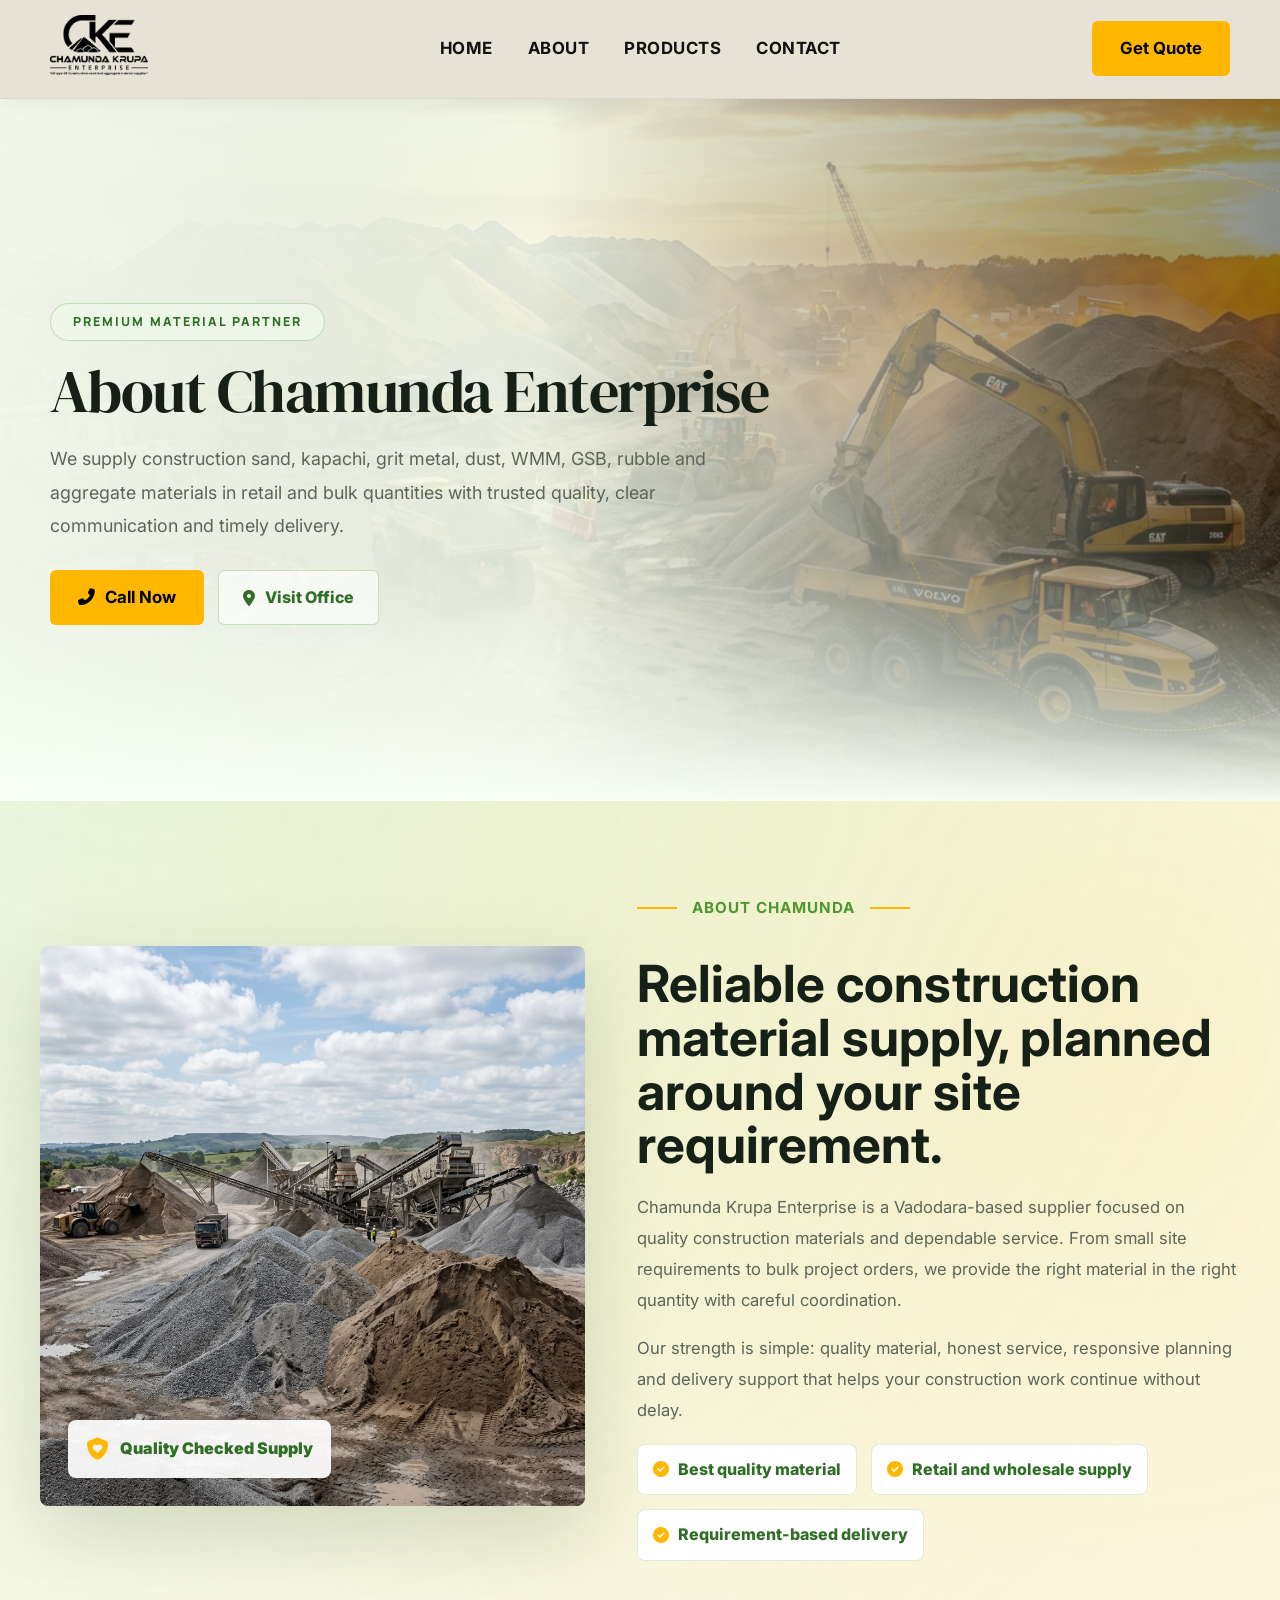
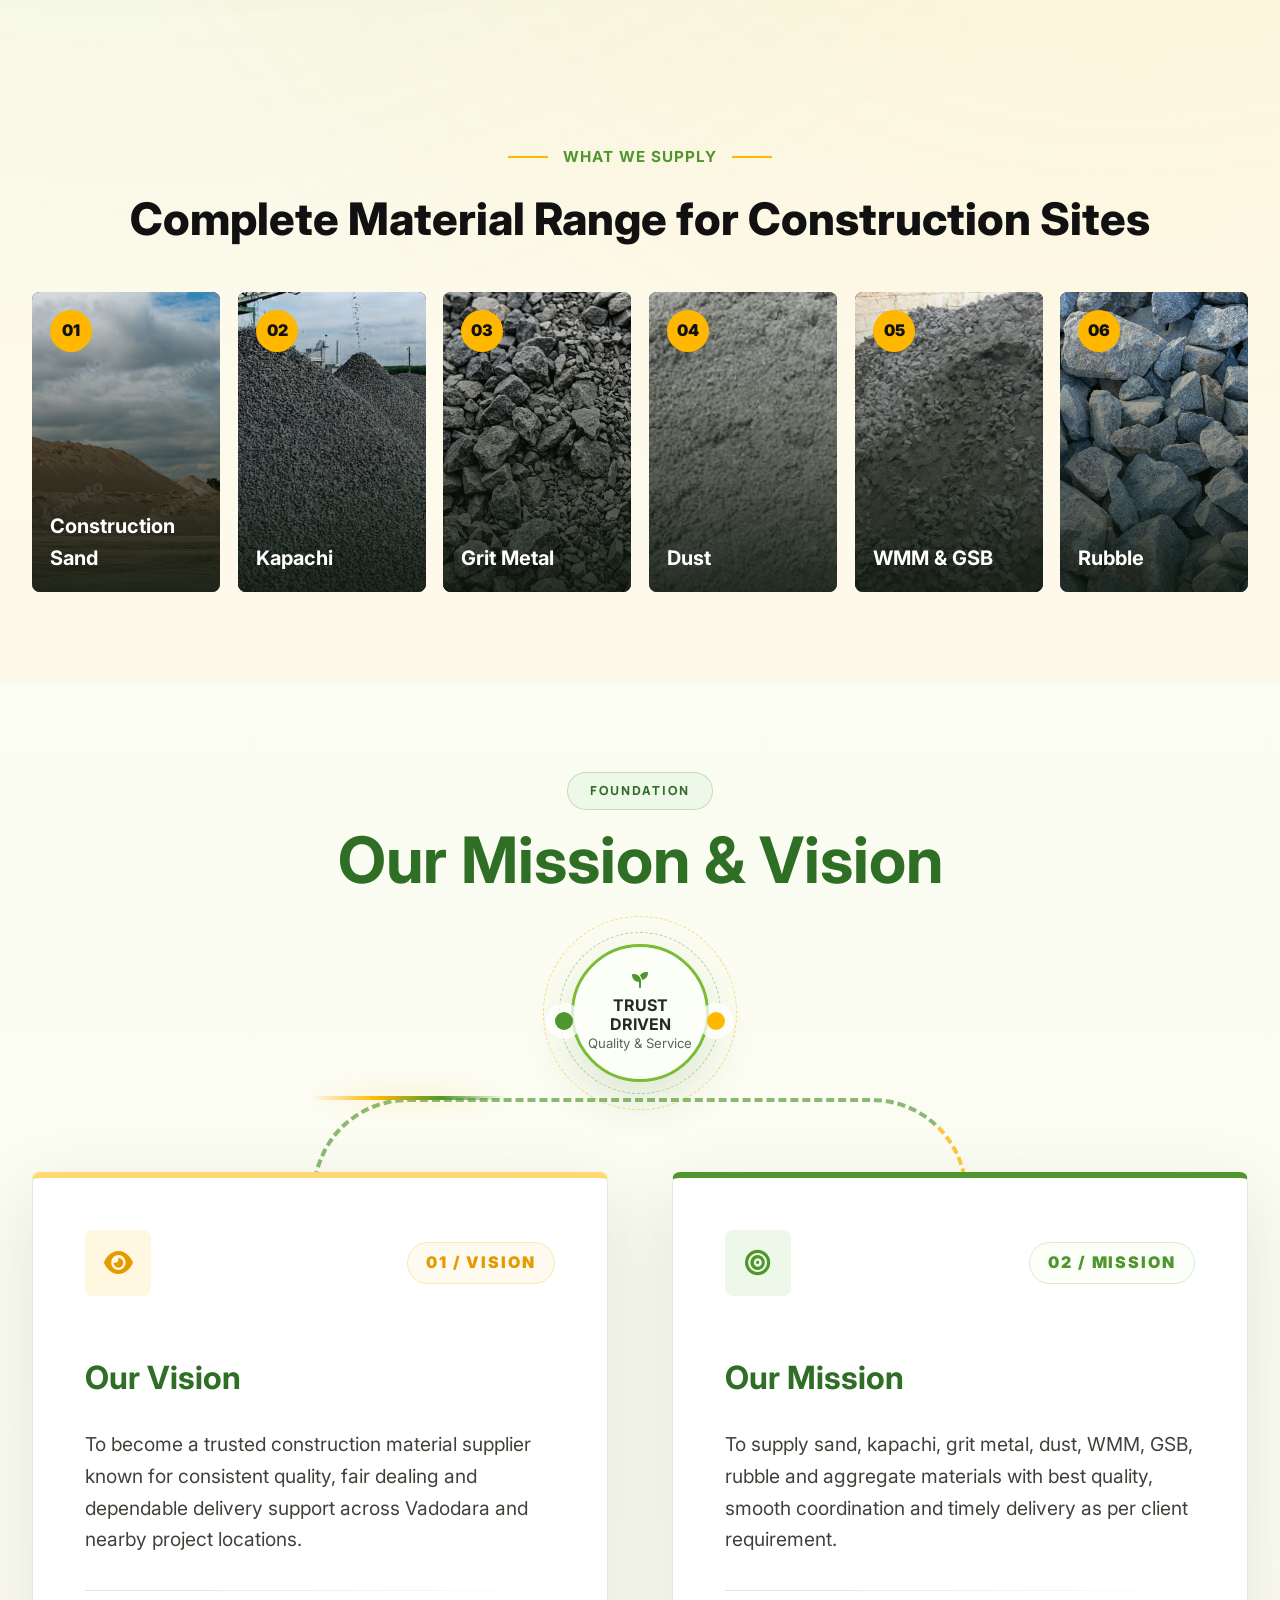
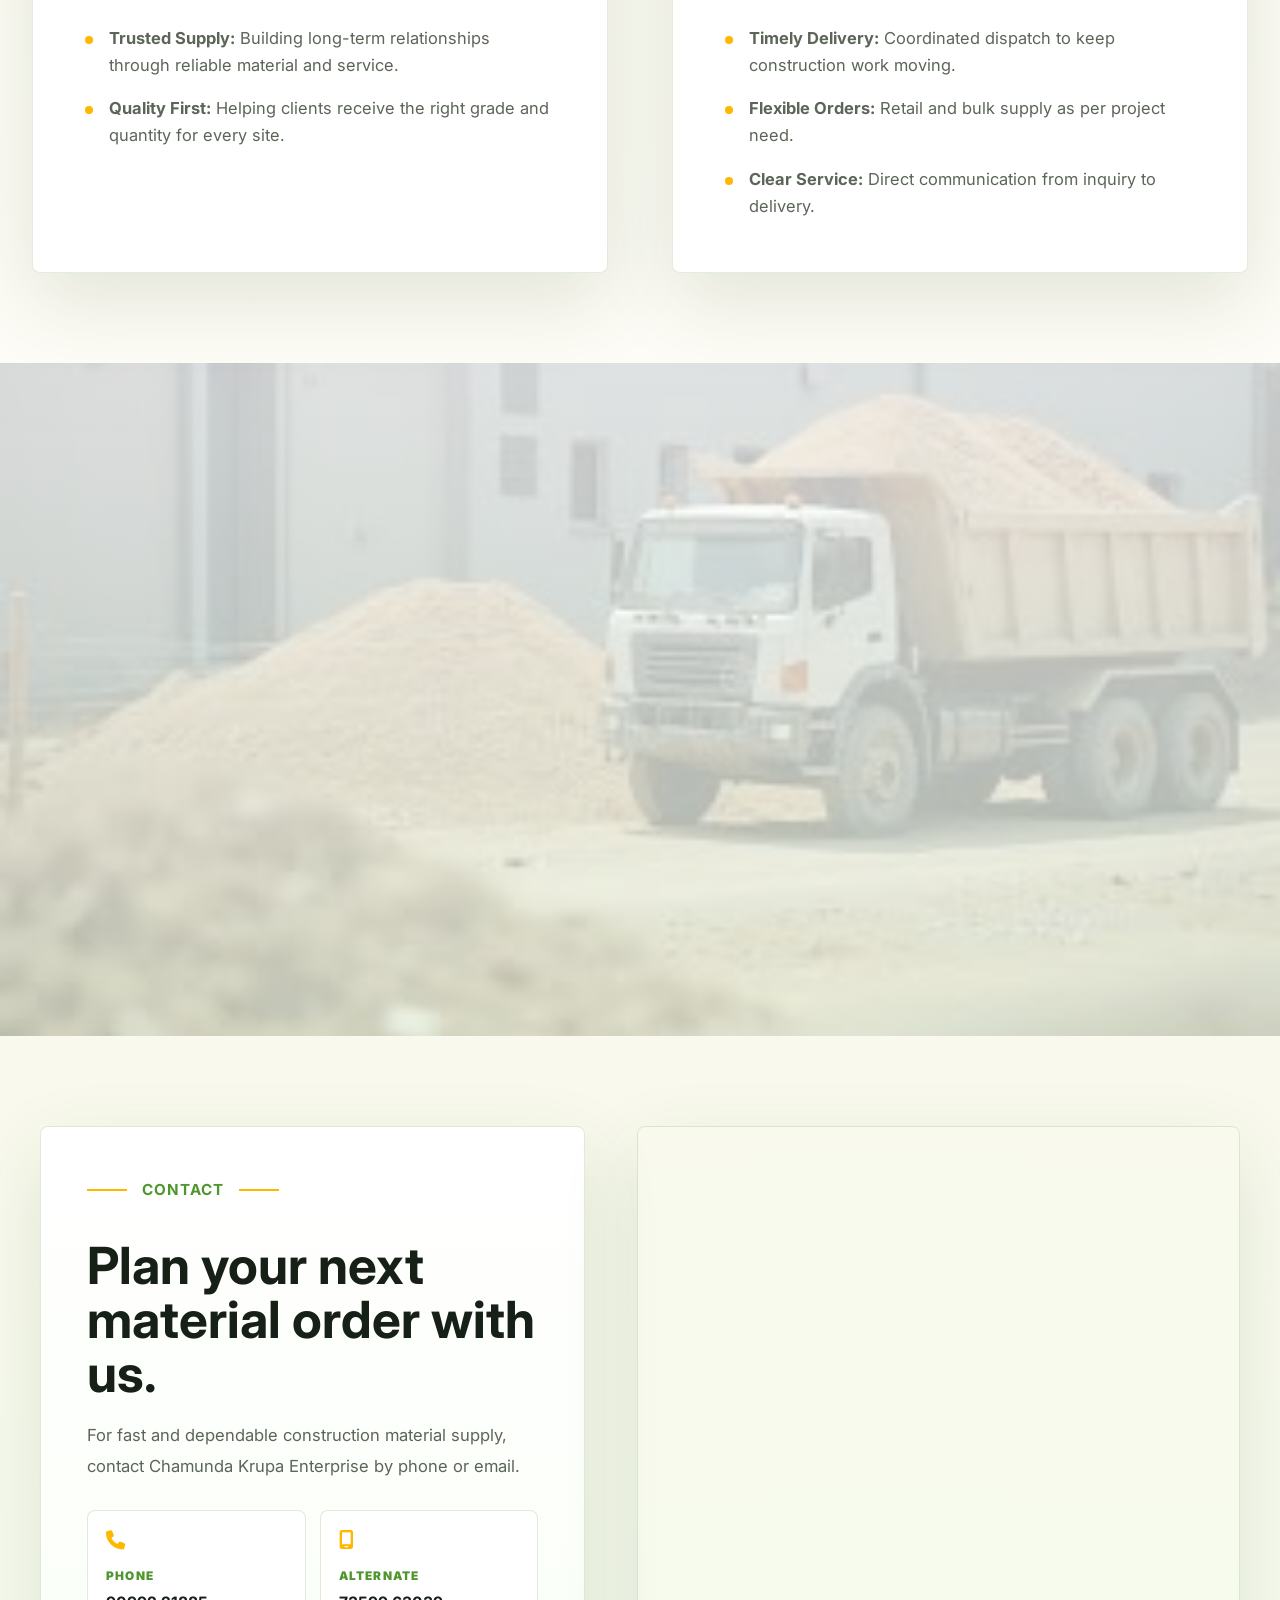
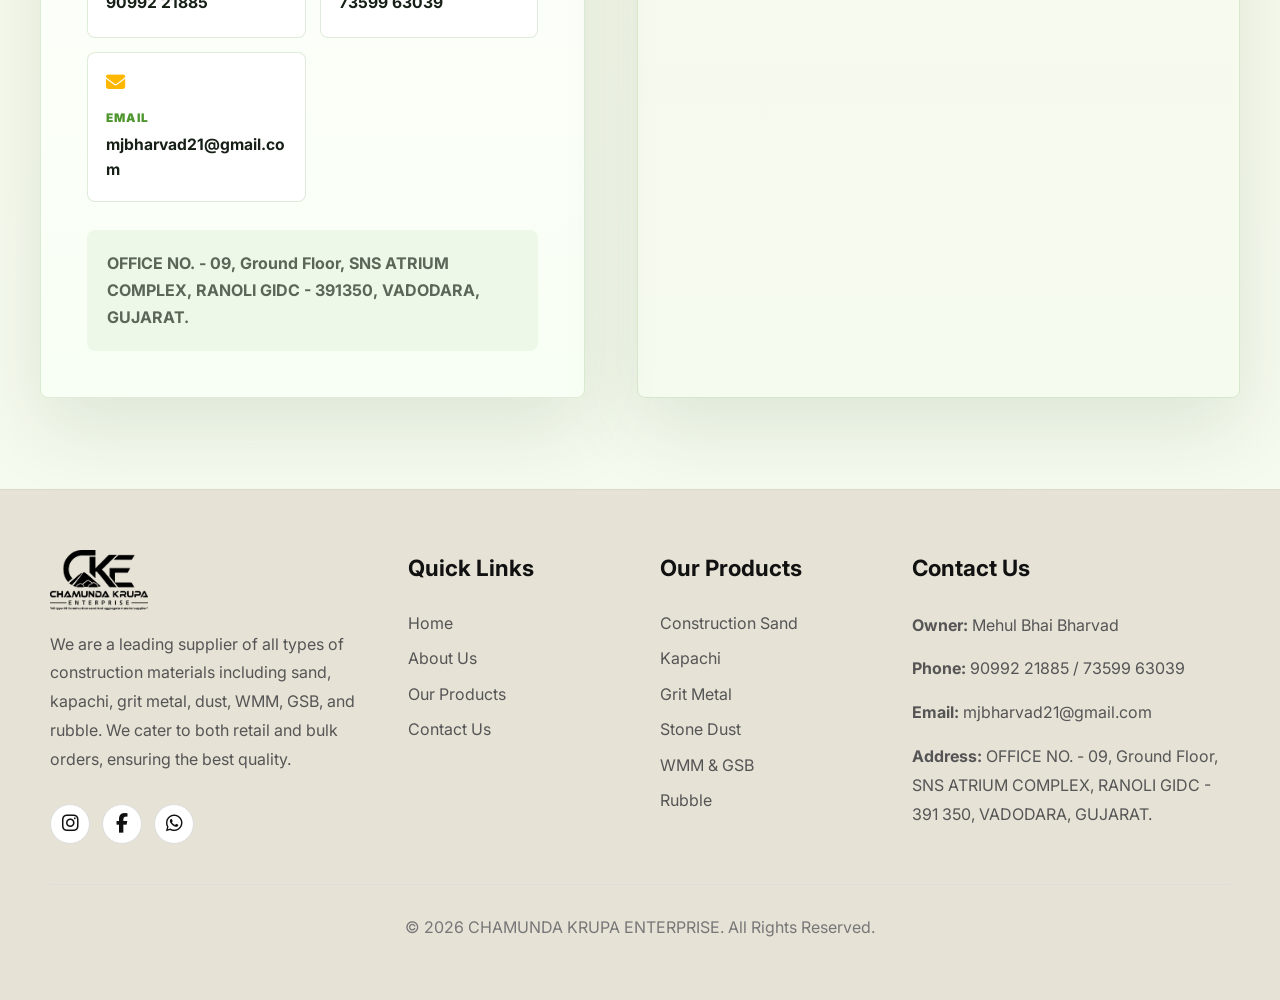
==== commit 4bd62967: "done" ====
--- a/about.html
+++ b/about.html
@@ -6,7 +6,7 @@
     <meta name="viewport" content="width=device-width, initial-scale=1.0">
     <title>About Us | CHAMUNDA KRUPA ENTERPRISE</title>
     <meta name="description" content="About Chamunda Krupa Enterprise - premium construction sand, kapachi, grit metal, dust, WMM, GSB, rubble and aggregate material supplier in Vadodara.">
-    <link rel="stylesheet" href="style.css?v=1.4">
+    <link rel="stylesheet" href="style.css?v=2.2">
     <link rel="stylesheet" href="https://cdnjs.cloudflare.com/ajax/libs/font-awesome/6.4.0/css/all.min.css">
 </head>
 
@@ -190,11 +190,6 @@
                         <span>Email</span>
                         <strong>mjbharvad21@gmail.com</strong>
                     </a>
-                    <a href="mailto:info@chamundakrupaenterprise.com">
-                        <i class="fas fa-at"></i>
-                        <span>New Email</span>
-                        <strong>info@chamundakrupaenterprise.com</strong>
-                    </a>
                 </div>
                 <address>
                     OFFICE NO. - 09, Ground Floor, SNS ATRIUM COMPLEX, RANOLI GIDC - 391350, VADODARA, GUJARAT.
--- a/style.css
+++ b/style.css
@@ -1457,6 +1457,8 @@
   .gallery-grid {
     grid-template-columns: repeat(2, 1fr);
   }
+}
+
 @media (max-width: 600px) {
   .gallery-grid {
     grid-template-columns: 1fr;
@@ -1506,8 +1508,8 @@
 /* CTA Section */
 .cta-section {
   position: relative;
-  padding: 40px 50px 30px 50px;
-  background-color: #1a1a1a;
+  padding: 90px 50px;
+  background-color: #111;
   overflow: hidden;
   margin: 0;
 }
@@ -1520,8 +1522,13 @@
   bottom: 0;
   background-size: cover;
   background-position: center;
-  opacity: 0.3;
+  opacity: 0.25;
   z-index: 1;
+  transition: transform 6s cubic-bezier(0.16, 1, 0.3, 1);
+}
+
+.cta-section:hover .cta-bg {
+  transform: scale(1.08);
 }
 
 .cta-overlay {
@@ -1530,7 +1537,7 @@
   left: 0;
   right: 0;
   bottom: 0;
-  background: linear-gradient(90deg, rgba(20, 15, 10, 1) 0%, rgba(40, 30, 10, 0.85) 50%, rgba(20, 15, 10, 1) 100%);
+  background: linear-gradient(135deg, rgba(12, 10, 8, 0.95) 0%, rgba(26, 22, 15, 0.88) 50%, rgba(12, 10, 8, 0.95) 100%);
   z-index: 2;
 }
 
@@ -1541,26 +1548,43 @@
   margin: 0 auto;
   display: flex;
   align-items: center;
-  gap: 40px;
+  gap: 50px;
   justify-content: space-between;
 }
 
 .cta-icon-badge {
-  background-color: var(--primary-color);
+  background-color: rgba(255, 183, 0, 0.1);
+  border: 2px solid var(--primary-color);
+  backdrop-filter: blur(10px);
+  -webkit-backdrop-filter: blur(10px);
   width: 100px;
   height: 100px;
   display: flex;
   align-items: center;
   justify-content: center;
   font-size: 3rem;
-  color: #111;
+  color: var(--primary-color);
   clip-path: polygon(25% 0%, 75% 0%, 100% 50%, 75% 100%, 25% 100%, 0% 50%);
   flex-shrink: 0;
-  transition: transform 0.4s ease;
+  transition: all 0.5s cubic-bezier(0.16, 1, 0.3, 1);
+  animation: ctaBadgeFloat 4s ease-in-out infinite;
+  box-shadow: 0 10px 30px rgba(255, 183, 0, 0.15);
+}
+
+@keyframes ctaBadgeFloat {
+  0%, 100% {
+    transform: translateY(0);
+  }
+  50% {
+    transform: translateY(-8px);
+  }
 }
 
 .cta-section:hover .cta-icon-badge {
-  transform: scale(1.05) rotate(10deg);
+  transform: scale(1.08) rotate(15deg);
+  background-color: var(--primary-color);
+  color: #111;
+  box-shadow: 0 15px 35px rgba(255, 183, 0, 0.45);
 }
 
 .cta-content {
@@ -1568,17 +1592,37 @@
   color: #fff;
 }
 
+.cta-tagline {
+  font-size: 0.85rem;
+  letter-spacing: 2px;
+  color: var(--primary-color);
+  display: block;
+  margin-bottom: 12px;
+  font-weight: 700;
+  text-transform: uppercase;
+}
+
 .cta-content h2 {
-  font-size: 2rem;
-  font-weight: 700;
-  margin-bottom: 10px;
+  font-size: 2.5rem;
+  font-weight: 800;
+  margin-bottom: 15px;
   color: #fff;
-}
-
-.cta-content p {
-  font-size: 1.1rem;
-  color: #ccc;
-  max-width: 800px;
+  line-height: 1.25;
+  letter-spacing: -0.5px;
+}
+
+.highlight-yellow {
+  color: var(--primary-color);
+  background: linear-gradient(90deg, #ffb700 0%, #ffd043 100%);
+  -webkit-background-clip: text;
+  -webkit-text-fill-color: transparent;
+}
+
+.cta-desc {
+  font-size: 1.15rem;
+  color: #d1cfcb;
+  max-width: 750px;
+  line-height: 1.75;
 }
 
 .cta-buttons {
@@ -1592,31 +1636,38 @@
   display: flex;
   align-items: center;
   gap: 15px;
-  padding: 12px 25px;
-  border-radius: 8px;
+  padding: 14px 28px;
+  border-radius: 12px;
   text-decoration: none;
-  transition: all 0.3s ease;
+  transition: all 0.4s cubic-bezier(0.16, 1, 0.3, 1);
 }
 
 .cta-btn-outline {
-  border: 1px solid rgba(255, 183, 0, 0.5);
-  background: rgba(0, 0, 0, 0.5);
-  backdrop-filter: blur(5px);
+  border: 1.5px solid rgba(255, 255, 255, 0.25);
+  background: rgba(255, 255, 255, 0.05);
+  backdrop-filter: blur(8px);
+  -webkit-backdrop-filter: blur(8px);
 }
 
 .cta-btn-outline:hover {
   border-color: var(--primary-color);
   background: rgba(255, 183, 0, 0.1);
-  transform: translateY(-3px);
+  transform: translateY(-5px);
+  box-shadow: 0 15px 30px rgba(255, 183, 0, 0.15);
 }
 
 .cta-btn-outline .cta-btn-icon {
   color: var(--primary-color);
   font-size: 1.8rem;
+  transition: transform 0.3s ease;
+}
+
+.cta-btn-outline:hover .cta-btn-icon {
+  transform: scale(1.15) rotate(-10deg);
 }
 
 .cta-btn-outline .btn-sub {
-  color: #aaa;
+  color: #b0aba4;
   display: block;
   font-size: 0.8rem;
   margin-bottom: 2px;
@@ -1631,32 +1682,42 @@
 .cta-btn-solid {
   background: var(--primary-color);
   color: #111;
-  box-shadow: 0 5px 15px rgba(255, 183, 0, 0.3);
+  box-shadow: 0 5px 20px rgba(255, 183, 0, 0.3);
 }
 
 .cta-btn-solid:hover {
-  background: var(--primary-hover);
-  transform: translateY(-3px);
-  box-shadow: 0 8px 25px rgba(255, 183, 0, 0.4);
+  background: #fff;
+  color: #111;
+  transform: translateY(-5px);
+  box-shadow: 0 15px 35px rgba(255, 255, 255, 0.25);
 }
 
 .cta-btn-solid .cta-btn-icon {
   color: #111;
-  font-size: 2rem;
+  font-size: 1.8rem;
+  transition: transform 0.3s ease;
+}
+
+.cta-btn-solid:hover .cta-btn-icon {
+  transform: translateX(3px) scale(1.1);
 }
 
 .cta-btn-solid .btn-sub {
-  color: #333;
+  color: #4b4438;
   display: block;
   font-size: 0.8rem;
   margin-bottom: 2px;
   font-weight: 600;
 }
 
+.cta-btn-solid:hover .btn-sub {
+  color: #555;
+}
+
 .cta-btn-solid .btn-main {
   color: #111;
   font-weight: 800;
-  font-size: 1.1rem;
+  font-size: 1.15rem;
 }
 
 .about-hero {
@@ -2321,23 +2382,30 @@
   }
 
   .cta-section {
-    padding: 40px 20px 30px 20px;
+    padding: 70px 24px;
   }
 
   .cta-container {
     flex-direction: column;
-    gap: 20px;
+    gap: 30px;
+    text-align: center;
+  }
+
+  .cta-content h2 {
+    font-size: 2rem;
   }
 
   .cta-buttons {
     flex-direction: column;
     width: 100%;
+    gap: 15px;
   }
 
   .cta-btn-outline,
   .cta-btn-solid {
     width: 100%;
     justify-content: center;
+    padding: 12px 24px;
   }
 }
 
@@ -2398,21 +2466,23 @@
   }
 
   .cta-section {
-    padding: 30px 15px 25px 15px;
+    padding: 50px 16px;
   }
 
   .cta-icon-badge {
     width: 80px;
     height: 80px;
-    font-size: 2.5rem;
+    font-size: 2.3rem;
   }
 
   .cta-content h2 {
-    font-size: 1.5rem;
+    font-size: 1.7rem;
+    line-height: 1.3;
   }
 
   .cta-content p {
-    font-size: 0.95rem;
+    font-size: 1rem;
+    line-height: 1.6;
   }
 
   .experience-badge {
@@ -4775,6 +4845,9 @@
   font-size: 1.1rem;
   font-weight: 600;
   margin-bottom: 4px;
+  word-wrap: break-word;
+  word-break: break-word;
+  overflow-wrap: break-word;
 }
 
 .card-value a {
@@ -5306,3 +5379,38 @@
     min-height: 300px;
   }
 }
+
+@media (max-width: 500px) {
+  .ck-info-card {
+    flex-direction: column;
+    align-items: flex-start;
+    padding: 24px 20px;
+    gap: 15px;
+    border-radius: 16px;
+  }
+  
+  .card-icon-wrapper {
+    width: 48px;
+    height: 48px;
+    font-size: 1.2rem;
+  }
+
+  .card-details h3 {
+    font-size: 1.1rem;
+    margin-bottom: 6px;
+  }
+
+  .card-value {
+    font-size: 0.95rem;
+    white-space: nowrap;
+  }
+  
+  .card-hint {
+    font-size: 0.8rem;
+    margin-top: 4px;
+  }
+
+  .card-address {
+    font-size: 0.88rem;
+  }
+}
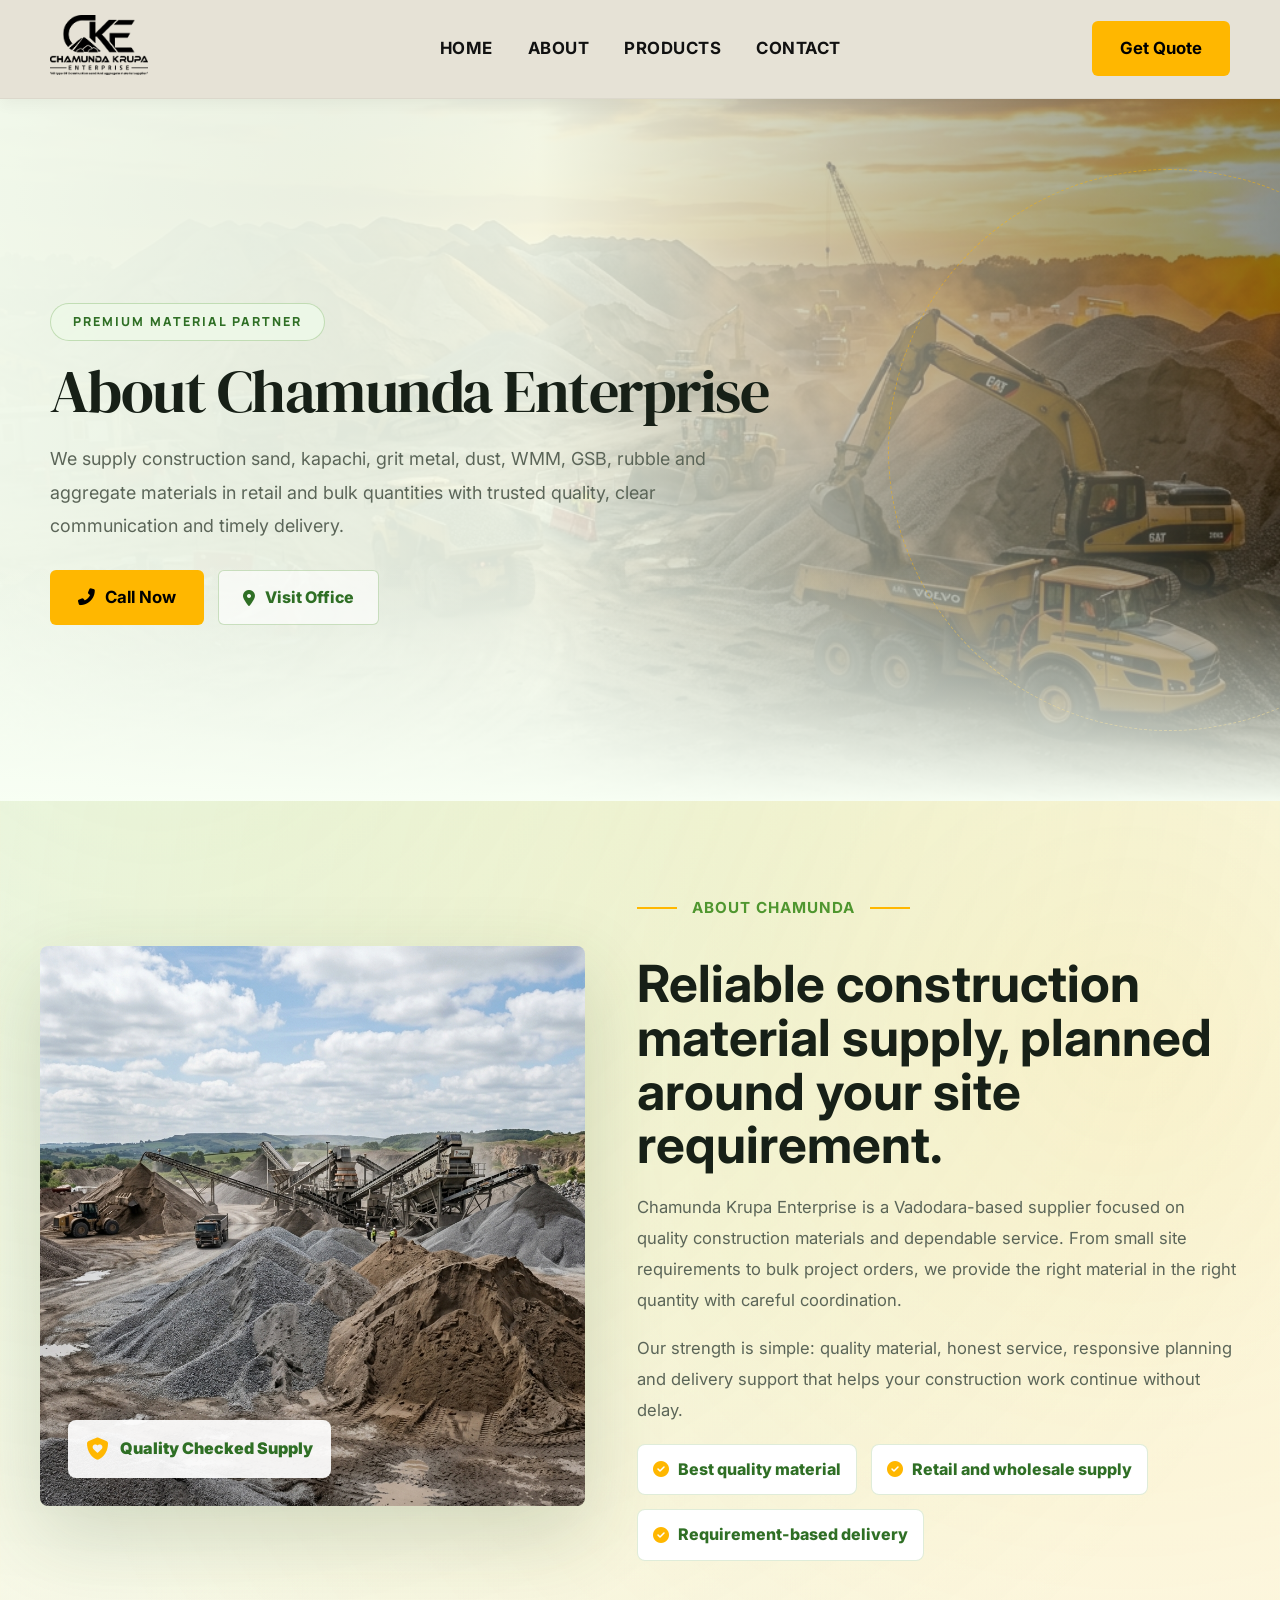
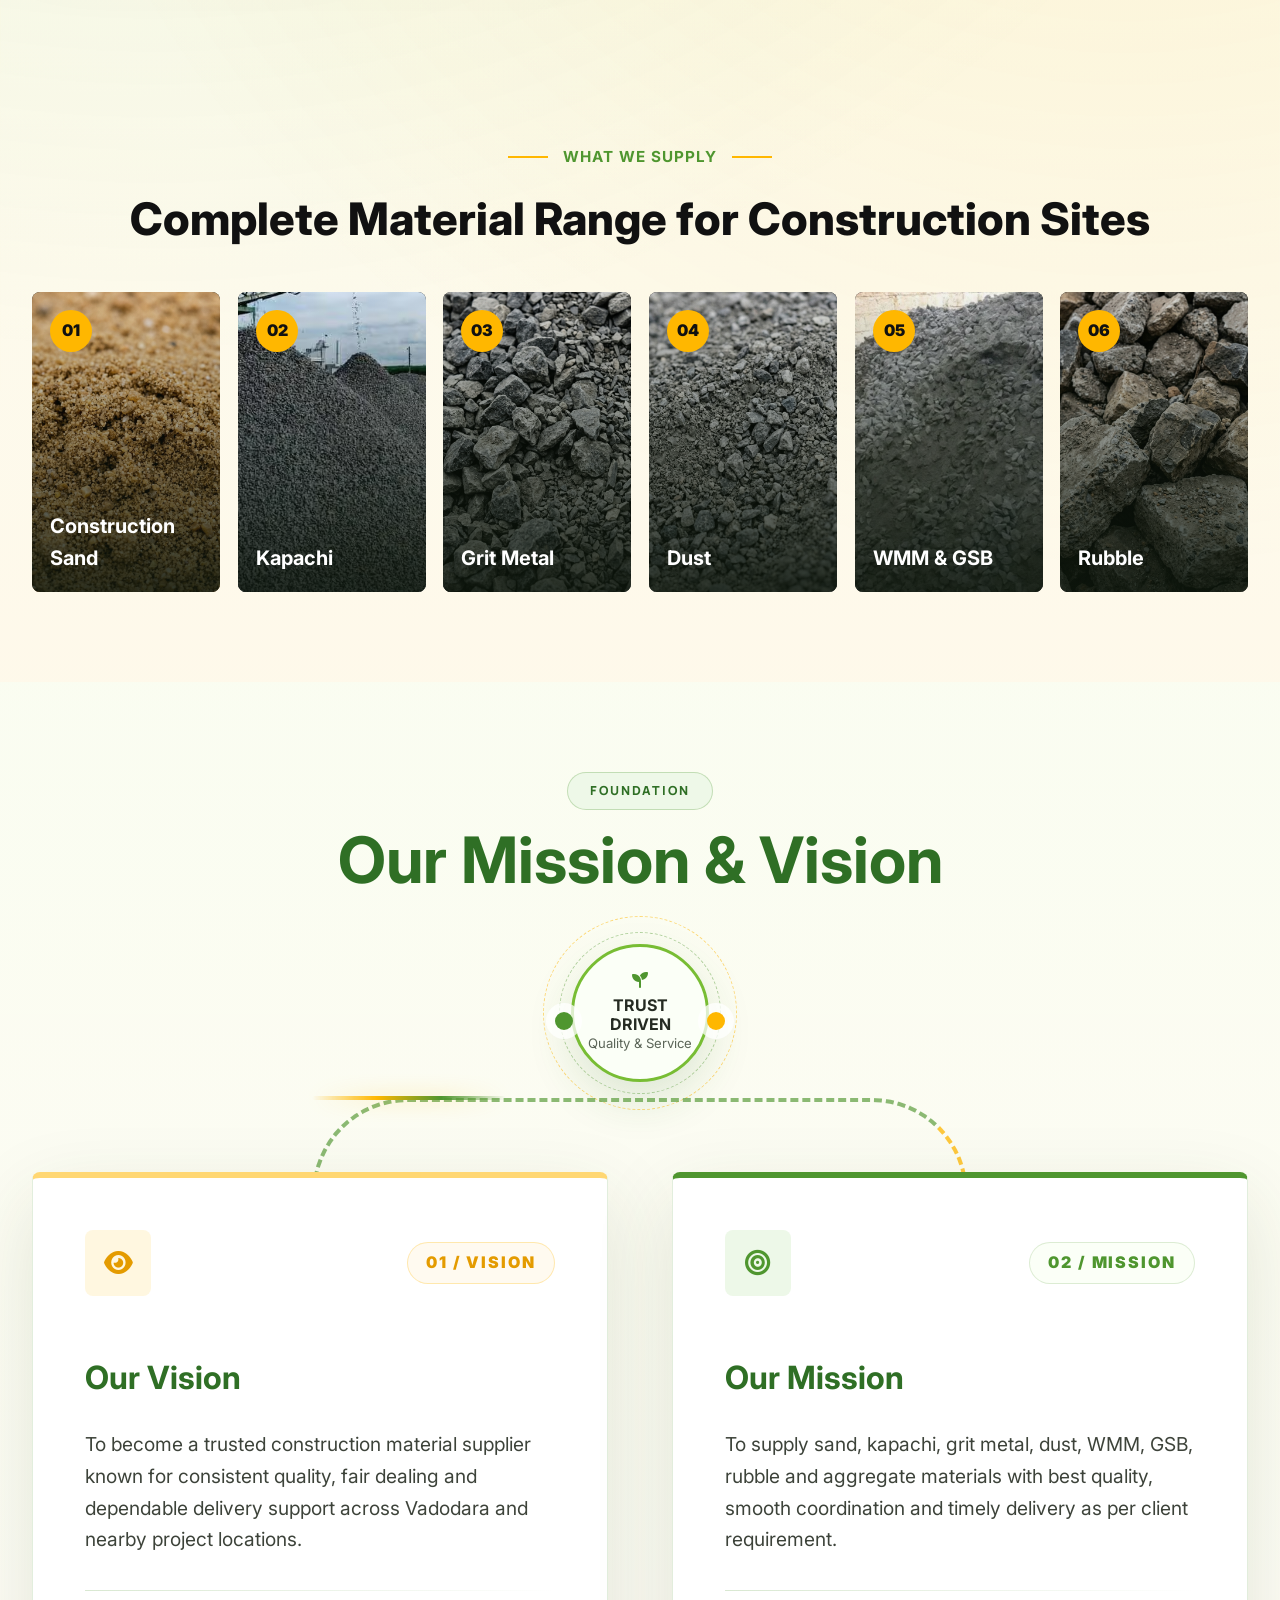
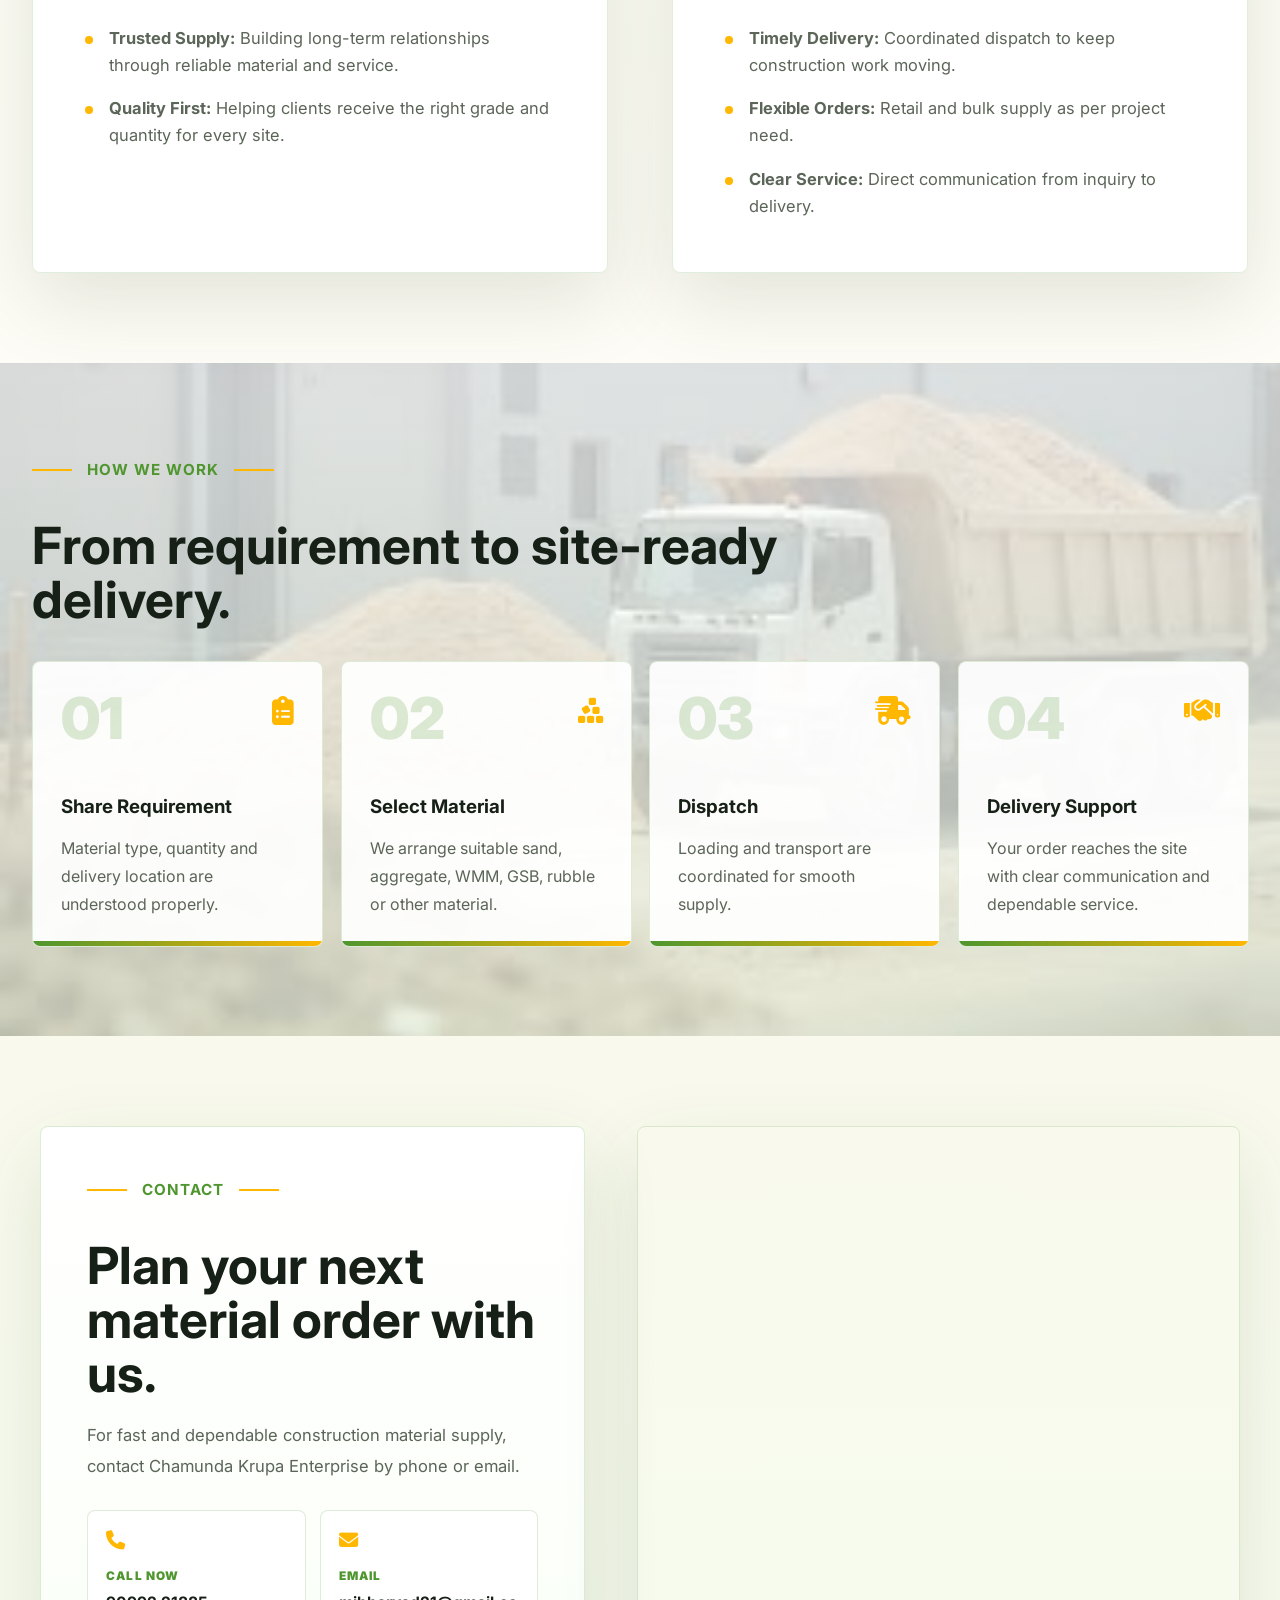
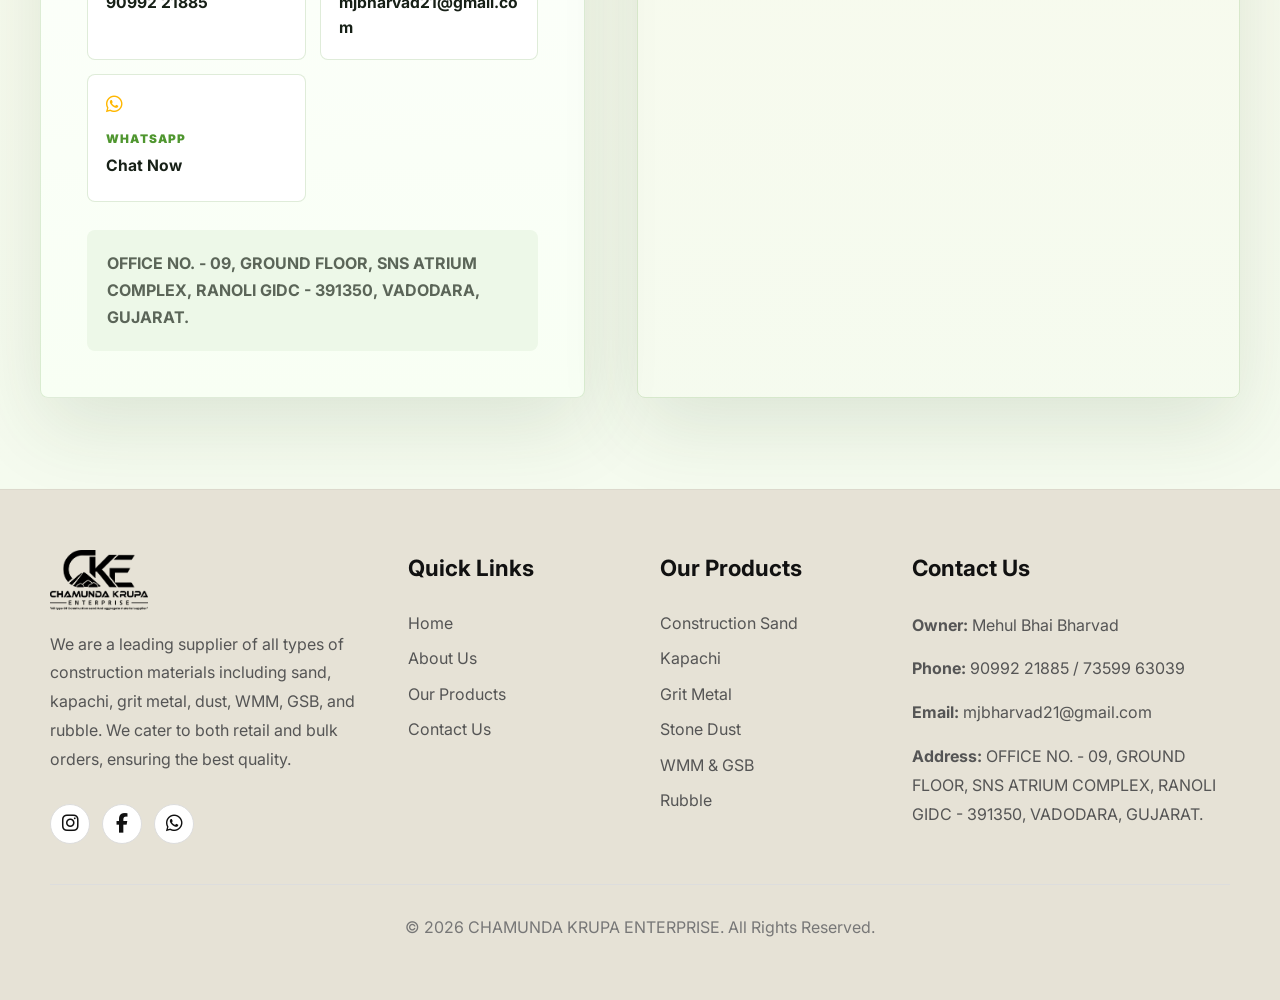
==== commit 14e04169: "chnge" ====
--- a/about.html
+++ b/about.html
@@ -6,7 +6,7 @@
     <meta name="viewport" content="width=device-width, initial-scale=1.0">
     <title>About Us | CHAMUNDA KRUPA ENTERPRISE</title>
     <meta name="description" content="About Chamunda Krupa Enterprise - premium construction sand, kapachi, grit metal, dust, WMM, GSB, rubble and aggregate material supplier in Vadodara.">
-    <link rel="stylesheet" href="style.css?v=2.2">
+    <link rel="stylesheet" href="style.css?v=2.4">
     <link rel="stylesheet" href="https://cdnjs.cloudflare.com/ajax/libs/font-awesome/6.4.0/css/all.min.css">
 </head>
 
@@ -57,7 +57,7 @@
             </div>
             <div class="ck-material-track">
                 <div class="ck-material-card reveal reveal-up">
-                    <img src="image and video/sand.png" alt="Construction Sand">
+                    <img src="image and video/product-sand.png" alt="Construction Sand">
                     <span>01</span>
                     <h3>Construction Sand</h3>
                 </div>
@@ -72,7 +72,7 @@
                     <h3>Grit Metal</h3>
                 </div>
                 <div class="ck-material-card reveal reveal-up">
-                    <img src="image and video/dust.png" alt="Dust">
+                    <img src="image and video/product-dust.png" alt="Dust">
                     <span>04</span>
                     <h3>Dust</h3>
                 </div>
@@ -82,7 +82,7 @@
                     <h3>WMM & GSB</h3>
                 </div>
                 <div class="ck-material-card reveal reveal-up">
-                    <img src="image and video/rubble.png" alt="Rubble">
+                    <img src="image and video/product-rubble.png" alt="Rubble">
                     <span>06</span>
                     <h3>Rubble</h3>
                 </div>
@@ -177,22 +177,22 @@
                 <div class="ck-contact-grid">
                     <a href="tel:+919099221885">
                         <i class="fas fa-phone"></i>
-                        <span>Phone</span>
+                        <span>Call Now</span>
                         <strong>90992 21885</strong>
-                    </a>
-                    <a href="tel:+917359963039">
-                        <i class="fas fa-mobile-screen"></i>
-                        <span>Alternate</span>
-                        <strong>73599 63039</strong>
                     </a>
                     <a href="mailto:mjbharvad21@gmail.com">
                         <i class="fas fa-envelope"></i>
                         <span>Email</span>
                         <strong>mjbharvad21@gmail.com</strong>
                     </a>
+                    <a href="https://wa.me/919099221885" target="_blank">
+                        <i class="fab fa-whatsapp"></i>
+                        <span>WhatsApp</span>
+                        <strong>Chat Now</strong>
+                    </a>
                 </div>
                 <address>
-                    OFFICE NO. - 09, Ground Floor, SNS ATRIUM COMPLEX, RANOLI GIDC - 391350, VADODARA, GUJARAT.
+                    OFFICE NO. - 09, GROUND FLOOR, SNS ATRIUM COMPLEX, RANOLI GIDC - 391350, VADODARA, GUJARAT.
                 </address>
             </div>
             <div class="ck-map reveal reveal-left">
--- a/style.css
+++ b/style.css
@@ -1414,8 +1414,8 @@
 
 .gallery-grid {
   display: grid;
-  grid-template-columns: repeat(4, 1fr);
-  gap: 20px;
+  grid-template-columns: repeat(3, 1fr);
+  gap: 24px;
   max-width: 1400px;
   margin: 0 auto;
   margin-top: 20px;
@@ -1496,10 +1496,164 @@
 .products-grid .product-card:nth-child(4n+4) { transition-delay: 0.3s; }
 
 /* Staggered Transition Delays for Gallery Grid */
-.gallery-grid .gallery-item:nth-child(4n+1) { transition-delay: 0s; }
-.gallery-grid .gallery-item:nth-child(4n+2) { transition-delay: 0.1s; }
-.gallery-grid .gallery-item:nth-child(4n+3) { transition-delay: 0.2s; }
-.gallery-grid .gallery-item:nth-child(4n+4) { transition-delay: 0.3s; }
+.gallery-grid .gallery-item:nth-child(3n+1) { transition-delay: 0s; }
+.gallery-grid .gallery-item:nth-child(3n+2) { transition-delay: 0.1s; }
+.gallery-grid .gallery-item:nth-child(3n+3) { transition-delay: 0.2s; }
+
+/* Lightbox Modal for Gallery */
+.gallery-item {
+  cursor: pointer;
+}
+
+.lightbox {
+  display: none;
+  position: fixed;
+  z-index: 9999;
+  left: 0;
+  top: 0;
+  width: 100%;
+  height: 100%;
+  overflow: hidden;
+  background-color: rgba(10, 8, 5, 0.95);
+  backdrop-filter: blur(12px);
+  -webkit-backdrop-filter: blur(12px);
+  align-items: center;
+  justify-content: center;
+  opacity: 0;
+  transition: opacity 0.3s ease;
+}
+
+.lightbox.active {
+  display: flex;
+  opacity: 1;
+}
+
+.lightbox-content {
+  position: relative;
+  max-width: 85%;
+  max-height: 80vh;
+  display: flex;
+  flex-direction: column;
+  align-items: center;
+  justify-content: center;
+}
+
+.lightbox-content img {
+  max-width: 100%;
+  max-height: 75vh;
+  border-radius: 12px;
+  box-shadow: 0 25px 50px rgba(0, 0, 0, 0.5);
+  border: 1px solid rgba(255, 183, 0, 0.15);
+  transform: scale(0.97);
+  opacity: 0;
+  transition: transform 0.3s cubic-bezier(0.16, 1, 0.3, 1), opacity 0.3s ease;
+  object-fit: contain;
+}
+
+.lightbox.active .lightbox-content img {
+  transform: scale(1);
+  opacity: 1;
+}
+
+#lightbox-caption {
+  margin-top: 15px;
+  color: #fff;
+  font-size: 1.1rem;
+  font-weight: 600;
+  letter-spacing: 0.5px;
+  text-align: center;
+  text-shadow: 0 2px 4px rgba(0, 0, 0, 0.5);
+}
+
+.lightbox-close {
+  position: absolute;
+  top: 30px;
+  right: 40px;
+  color: #fff;
+  font-size: 45px;
+  font-weight: 300;
+  cursor: pointer;
+  transition: color 0.2s, transform 0.2s, background-color 0.2s;
+  z-index: 10000;
+  width: 50px;
+  height: 50px;
+  display: flex;
+  align-items: center;
+  justify-content: center;
+  border-radius: 50%;
+  background: rgba(255, 255, 255, 0.05);
+}
+
+.lightbox-close:hover {
+  color: var(--primary-color);
+  transform: scale(1.1) rotate(90deg);
+  background: rgba(255, 255, 255, 0.12);
+}
+
+.lightbox-prev,
+.lightbox-next {
+  position: absolute;
+  top: 50%;
+  transform: translateY(-50%);
+  background: rgba(255, 255, 255, 0.05);
+  color: white;
+  border: 1px solid rgba(255, 255, 255, 0.1);
+  width: 55px;
+  height: 55px;
+  display: flex;
+  align-items: center;
+  justify-content: center;
+  font-size: 1.2rem;
+  cursor: pointer;
+  border-radius: 50%;
+  transition: all 0.3s ease;
+  z-index: 10000;
+}
+
+.lightbox-prev {
+  left: 40px;
+}
+
+.lightbox-next {
+  right: 40px;
+}
+
+.lightbox-prev:hover,
+.lightbox-next:hover {
+  background: var(--primary-color);
+  color: #000;
+  border-color: var(--primary-color);
+  transform: translateY(-50%) scale(1.1);
+}
+
+@media (max-width: 768px) {
+  .lightbox-close {
+    top: 20px;
+    right: 20px;
+    font-size: 35px;
+    width: 40px;
+    height: 40px;
+  }
+  
+  .lightbox-prev {
+    left: 15px;
+  }
+  
+  .lightbox-next {
+    right: 15px;
+  }
+
+  .lightbox-prev,
+  .lightbox-next {
+    width: 44px;
+    height: 44px;
+    font-size: 1rem;
+  }
+
+  .lightbox-content {
+    max-width: 95%;
+  }
+}
 
 /* Staggered Transition Delays for Choose Features */
 .choose-features .choose-feature-card:nth-child(2n+1) { transition-delay: 0s; }
@@ -5414,3 +5568,105 @@
     font-size: 0.88rem;
   }
 }
+
+/* Premium micro-interactions & Keyframe Animations */
+@keyframes float {
+  0% { transform: translateY(0); }
+  50% { transform: translateY(-6px); }
+  100% { transform: translateY(0); }
+}
+
+/* Floating Badges */
+.ck-floating-badge {
+  animation: float 4s ease-in-out infinite !important;
+}
+
+.experience-badge {
+  animation: float 4s ease-in-out infinite 1.5s !important;
+}
+
+.ck-trust-core {
+  animation: float 5s ease-in-out infinite !important;
+}
+
+/* Premium Button Sweep Shine Animation */
+.btn, .cta-btn-solid, .submit-btn-premium, .cta-btn-outline, .ck-ghost-btn {
+  position: relative !important;
+  overflow: hidden !important;
+}
+
+.btn::after, .cta-btn-solid::after, .submit-btn-premium::after, .cta-btn-outline::after, .ck-ghost-btn::after {
+  content: '' !important;
+  position: absolute !important;
+  top: 0 !important;
+  left: -100% !important;
+  width: 50% !important;
+  height: 100% !important;
+  background: linear-gradient(
+    90deg,
+    rgba(255, 255, 255, 0) 0%,
+    rgba(255, 255, 255, 0.25) 50%,
+    rgba(255, 255, 255, 0) 100%
+  ) !important;
+  transform: skewX(-25deg) !important;
+  transition: none !important;
+  pointer-events: none !important;
+}
+
+.btn:hover::after, .cta-btn-solid:hover::after, .submit-btn-premium:hover::after, .cta-btn-outline:hover::after, .ck-ghost-btn:hover::after {
+  animation: shine-sweep 1s ease-out forwards !important;
+}
+
+@keyframes shine-sweep {
+  0% { left: -100%; }
+  100% { left: 125%; }
+}
+
+/* Staggered transition delays for material track (6 items) */
+.ck-material-track .ck-material-card:nth-child(6n+1) { transition-delay: 0s; }
+.ck-material-track .ck-material-card:nth-child(6n+2) { transition-delay: 0.05s; }
+.ck-material-track .ck-material-card:nth-child(6n+3) { transition-delay: 0.1s; }
+.ck-material-track .ck-material-card:nth-child(6n+4) { transition-delay: 0.15s; }
+.ck-material-track .ck-material-card:nth-child(6n+5) { transition-delay: 0.2s; }
+.ck-material-track .ck-material-card:nth-child(6n+6) { transition-delay: 0.25s; }
+
+/* Staggered transition delays for product catalog cards (2 items) */
+.ck-product-catalog .ck-catalog-card:nth-child(2n+1) { transition-delay: 0s; }
+.ck-product-catalog .ck-catalog-card:nth-child(2n+2) { transition-delay: 0.15s; }
+
+/* Page-Load Animations for Hero Elements */
+.ck-hero-copy.reveal, .ck-products-hero-copy.reveal {
+  opacity: 0;
+  transform: translateY(30px);
+  animation: fadeInUp 1s cubic-bezier(0.16, 1, 0.3, 1) forwards;
+}
+
+.ck-hero-copy.reveal-up {
+  animation-delay: 0.1s;
+}
+
+/* Let's animate child elements for a staggered, extremely premium landing */
+.ck-hero-copy > span, .ck-products-hero-copy > span {
+  display: inline-block;
+  opacity: 0;
+  transform: translateY(15px);
+  animation: fadeInUp 0.8s cubic-bezier(0.16, 1, 0.3, 1) 0.1s forwards;
+}
+
+.ck-hero-copy > h1, .ck-products-hero-copy > h1 {
+  opacity: 0;
+  transform: translateY(20px);
+  animation: fadeInUp 0.8s cubic-bezier(0.16, 1, 0.3, 1) 0.2s forwards;
+}
+
+.ck-hero-copy > p, .ck-products-hero-copy > p {
+  opacity: 0;
+  transform: translateY(20px);
+  animation: fadeInUp 0.8s cubic-bezier(0.16, 1, 0.3, 1) 0.3s forwards;
+}
+
+.ck-hero-actions, .ck-products-actions {
+  opacity: 0;
+  transform: translateY(20px);
+  animation: fadeInUp 0.8s cubic-bezier(0.16, 1, 0.3, 1) 0.4s forwards;
+}
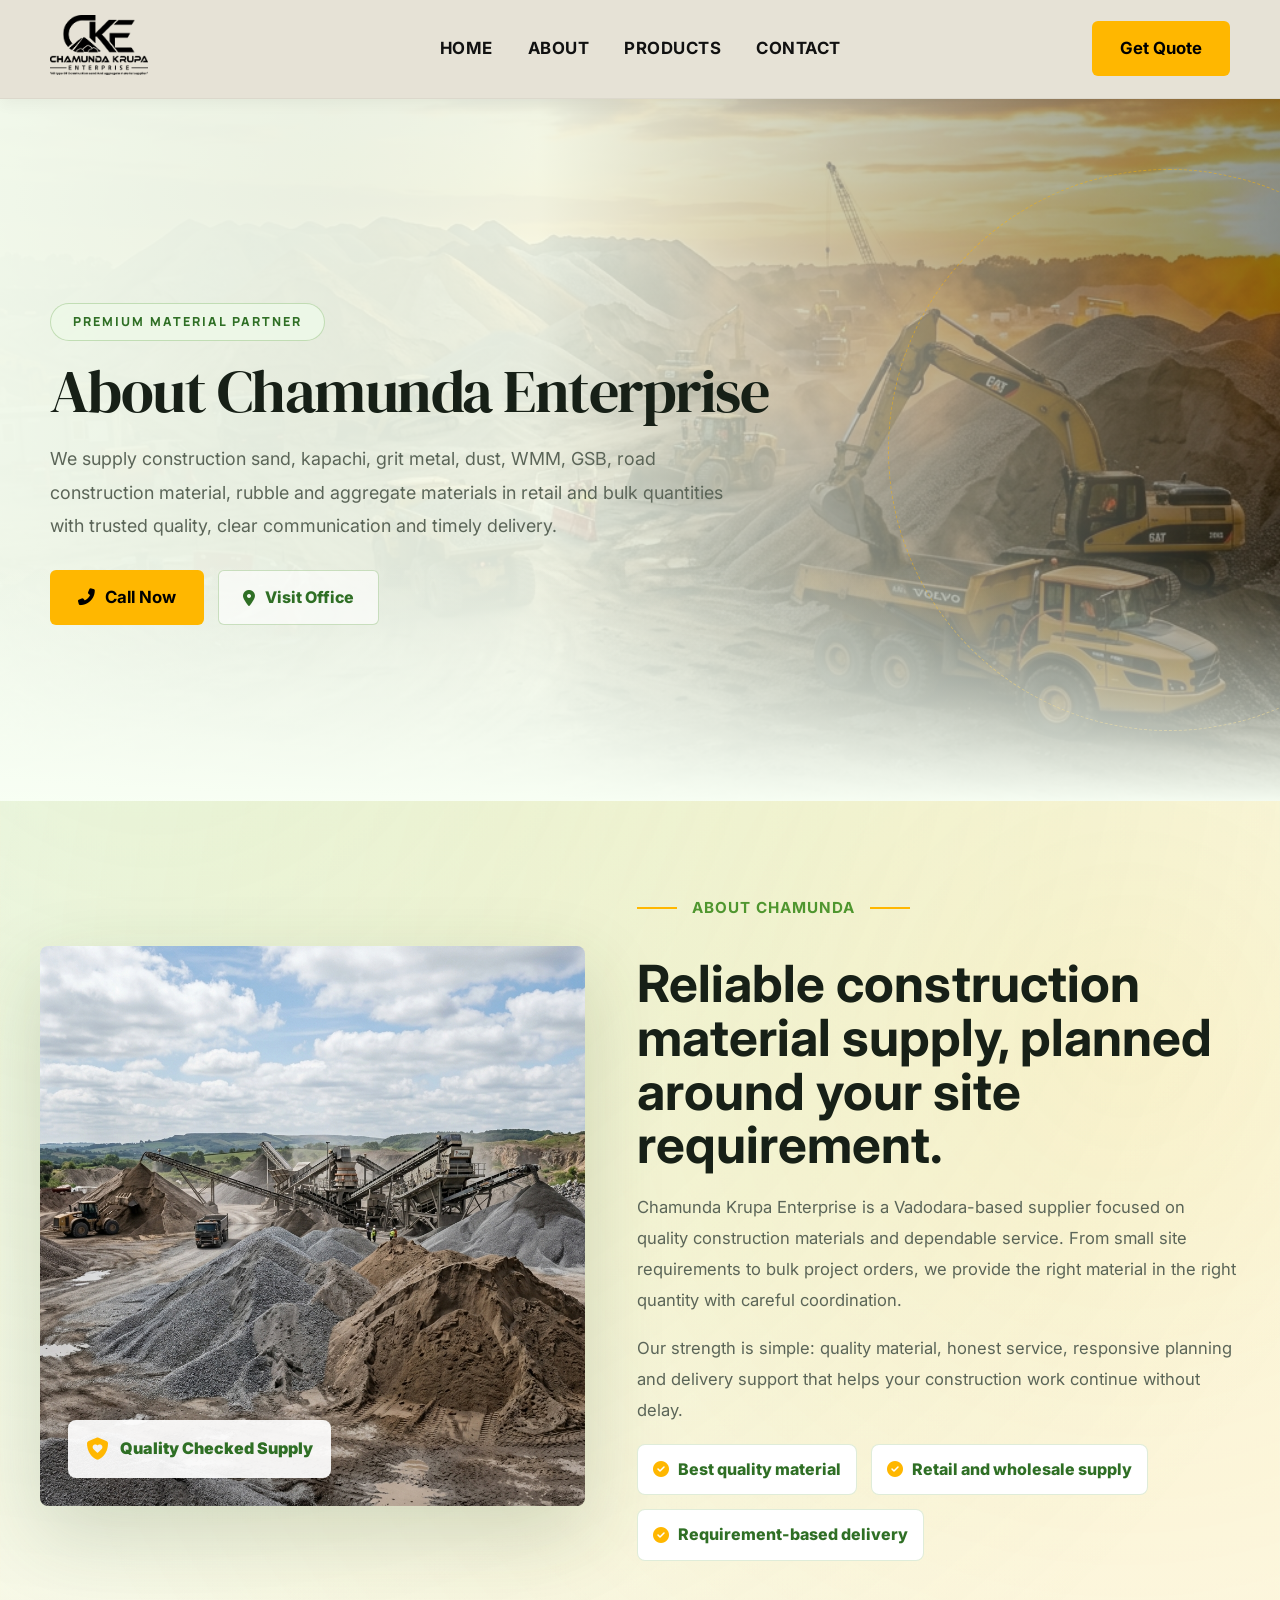
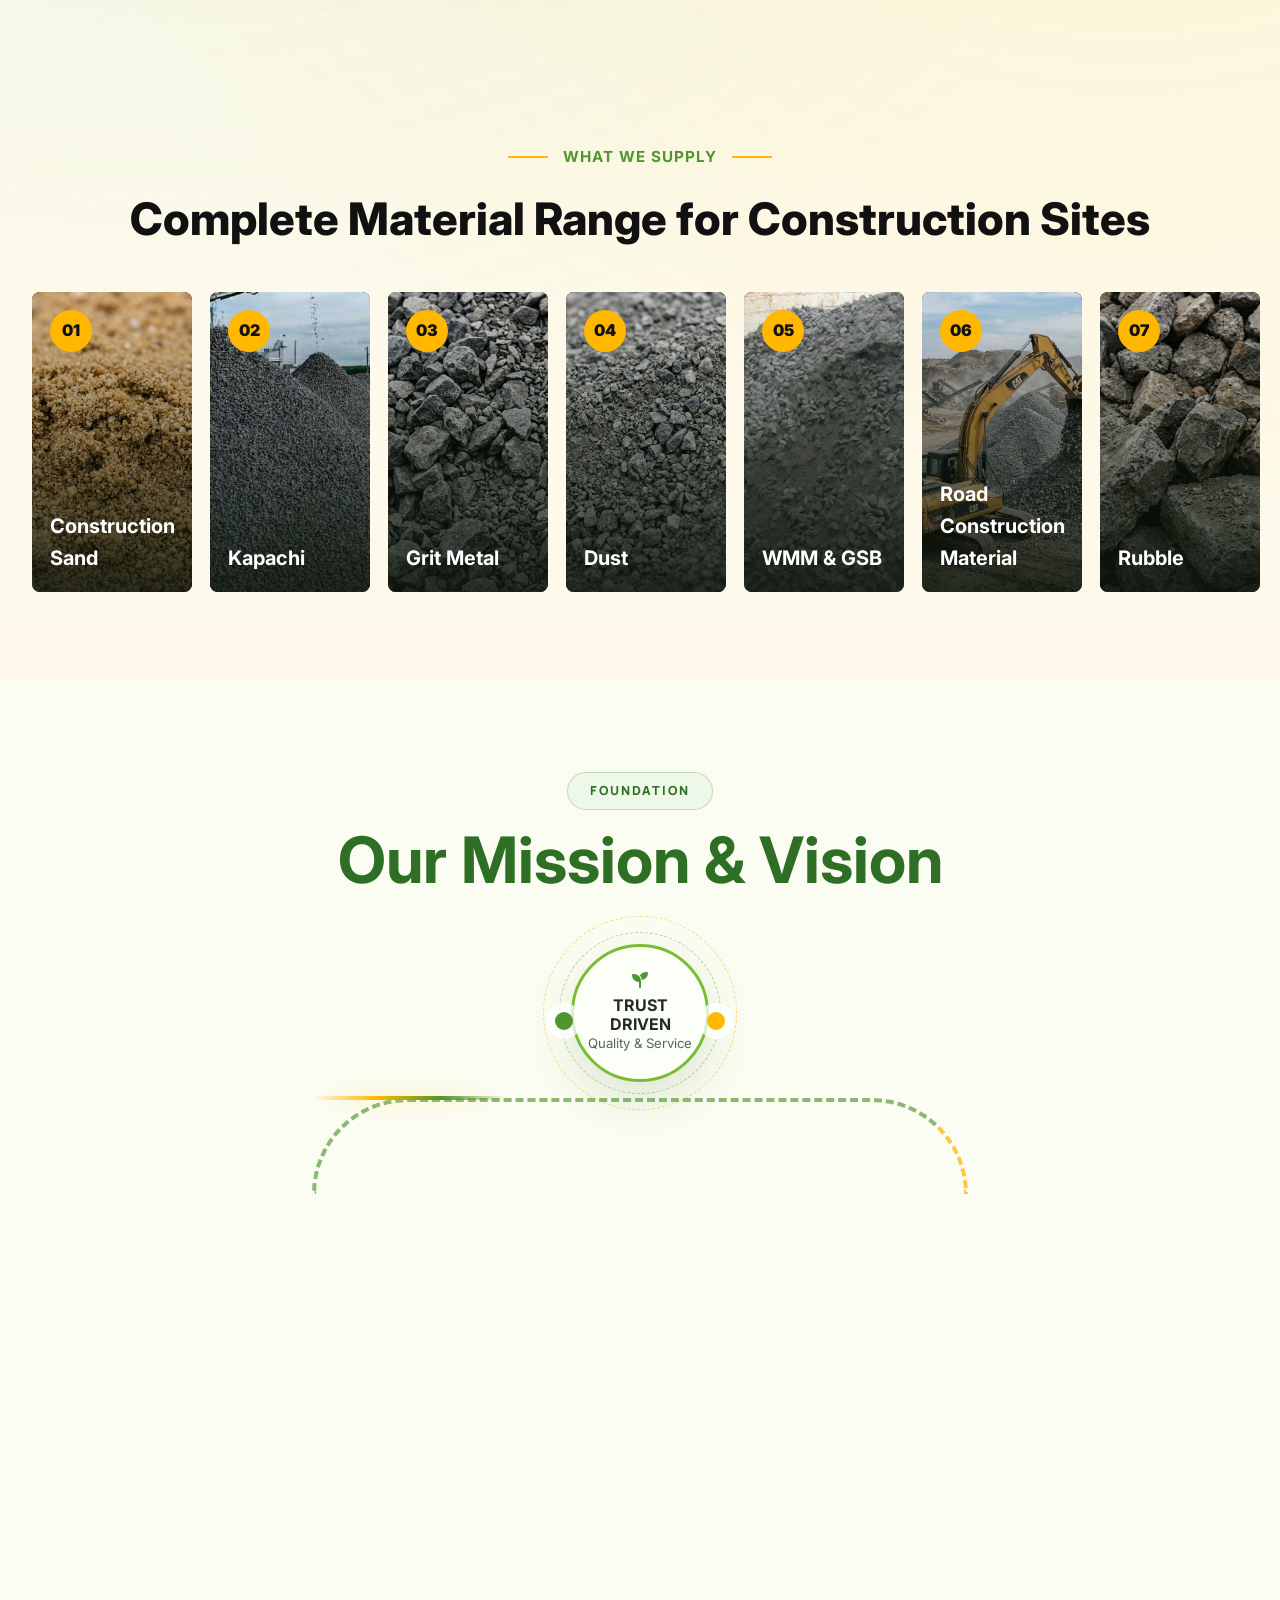
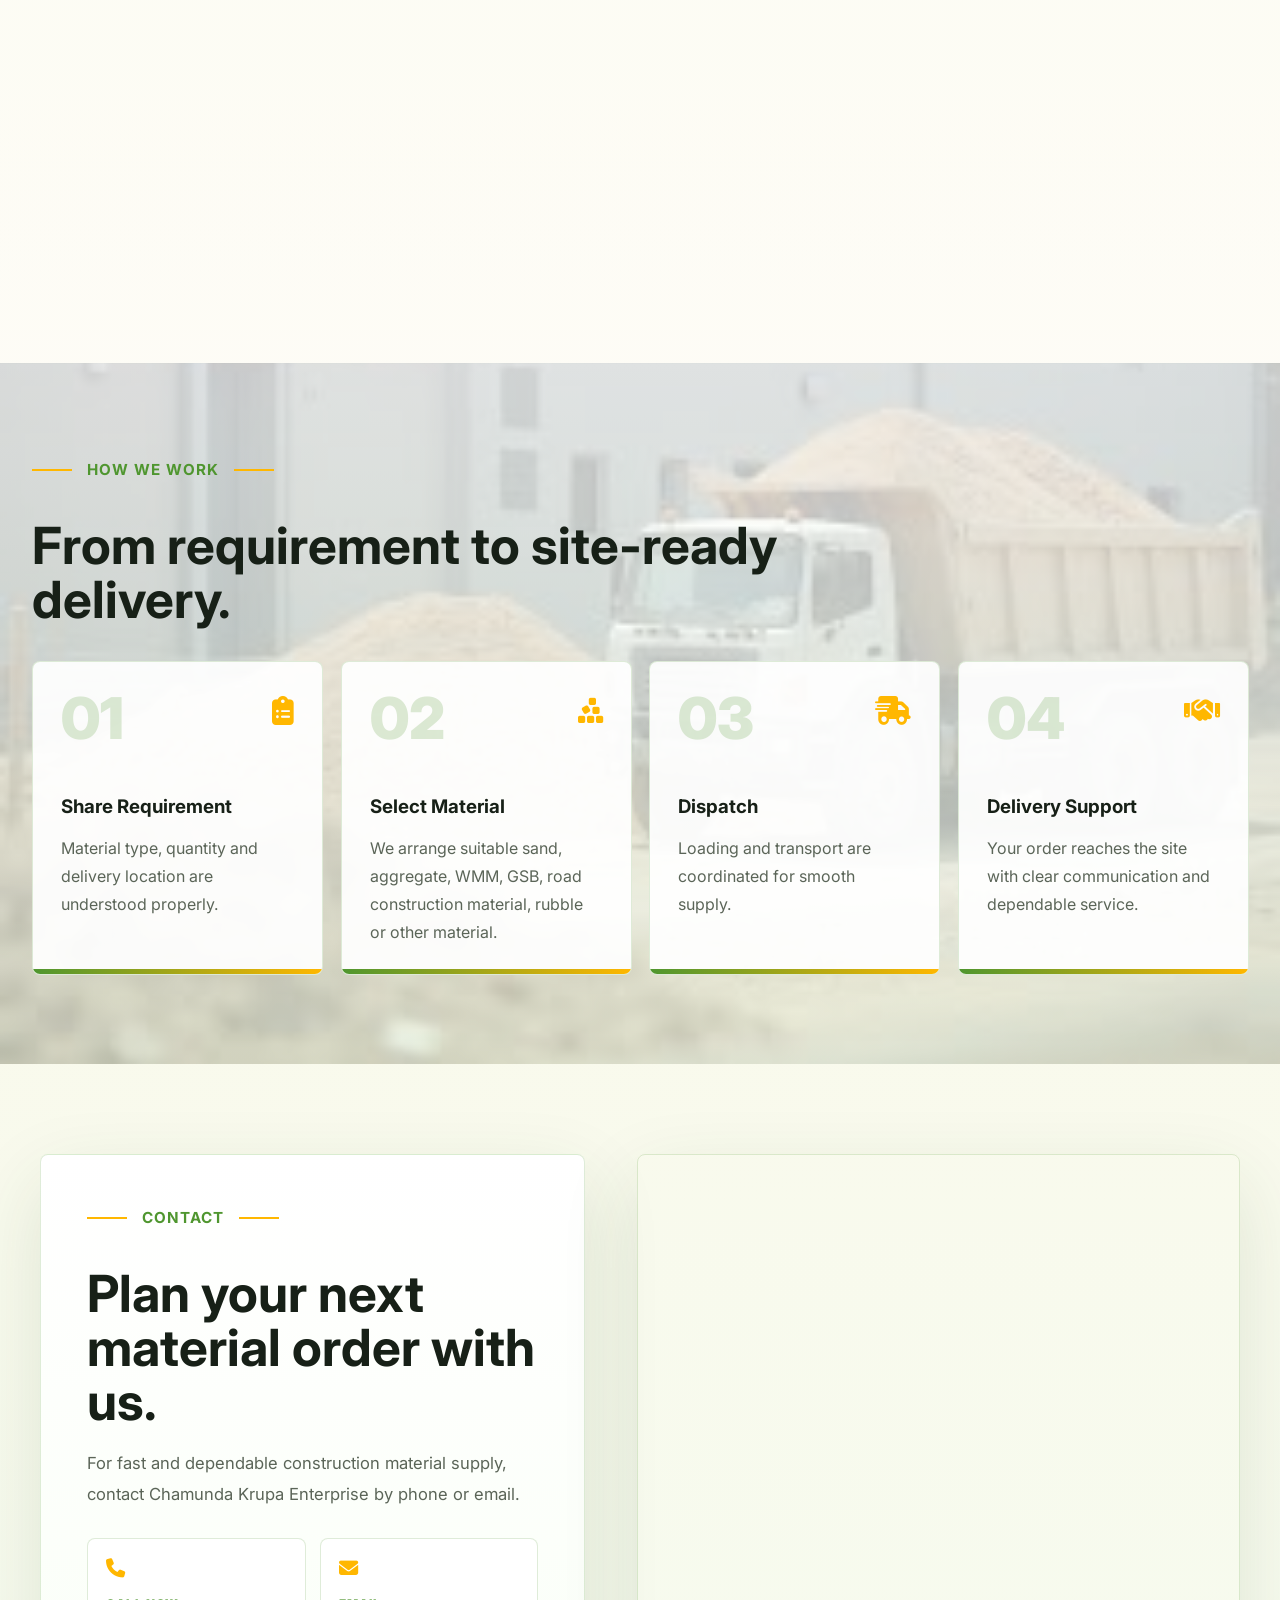
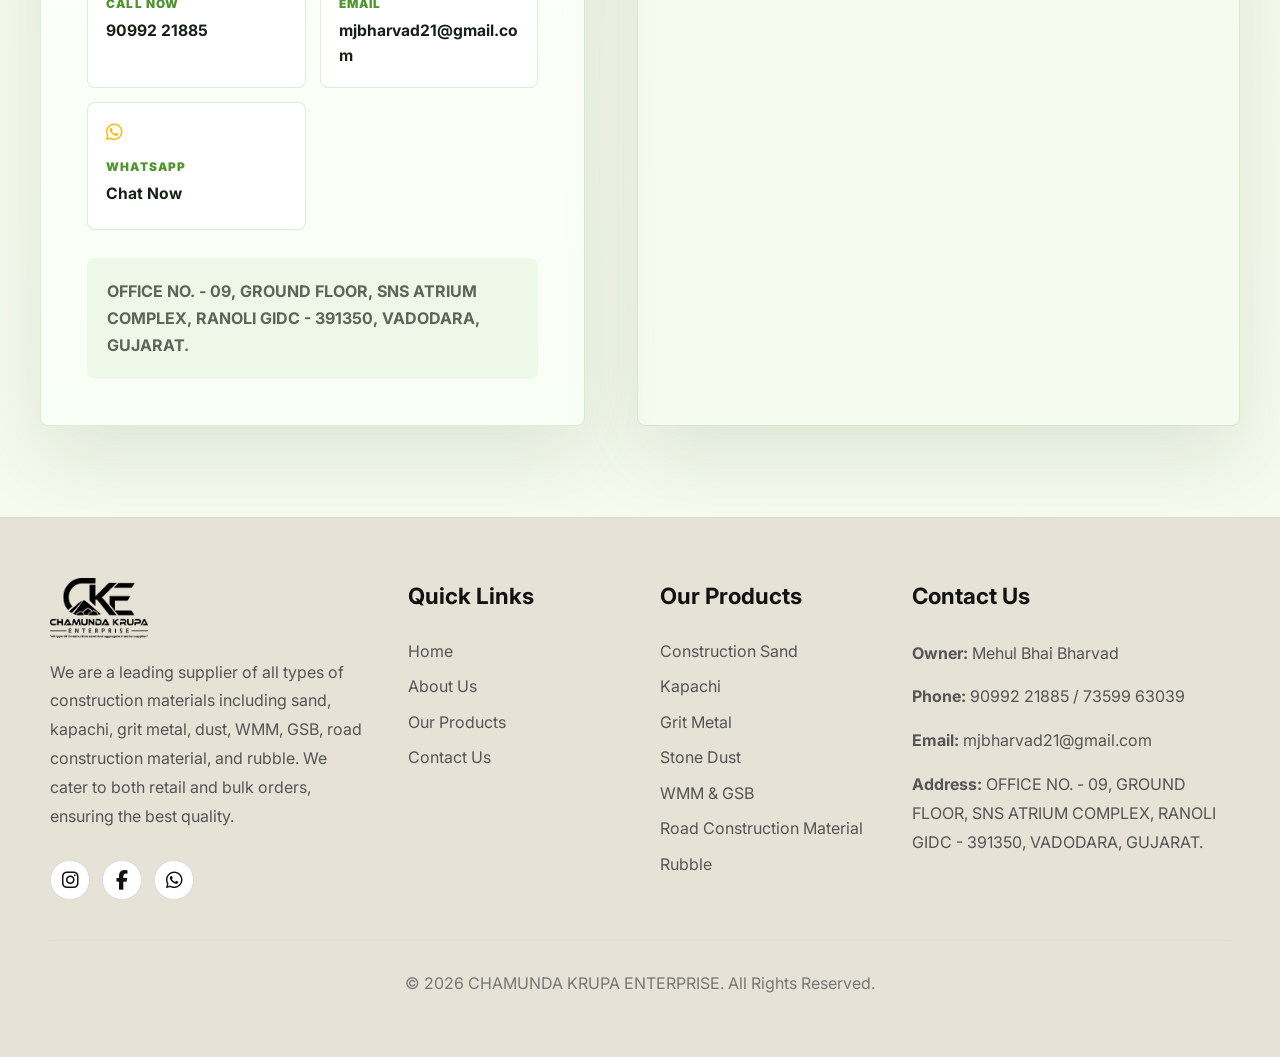
==== commit 388dc013: "chnge" ====
--- a/about.html
+++ b/about.html
@@ -5,7 +5,7 @@
     <meta charset="UTF-8">
     <meta name="viewport" content="width=device-width, initial-scale=1.0">
     <title>About Us | CHAMUNDA KRUPA ENTERPRISE</title>
-    <meta name="description" content="About Chamunda Krupa Enterprise - premium construction sand, kapachi, grit metal, dust, WMM, GSB, rubble and aggregate material supplier in Vadodara.">
+    <meta name="description" content="About Chamunda Krupa Enterprise - premium construction sand, kapachi, grit metal, dust, WMM, GSB, road construction material, rubble and aggregate material supplier in Vadodara.">
     <link rel="stylesheet" href="style.css?v=2.4">
     <link rel="stylesheet" href="https://cdnjs.cloudflare.com/ajax/libs/font-awesome/6.4.0/css/all.min.css">
 </head>
@@ -20,7 +20,7 @@
                 <div class="ck-hero-copy reveal reveal-up">
                     <span class="ck-pill">Premium Material Partner</span>
                     <h1>About Chamunda Enterprise</h1>
-                    <p>We supply construction sand, kapachi, grit metal, dust, WMM, GSB, rubble and aggregate materials in retail and bulk quantities with trusted quality, clear communication and timely delivery.</p>
+                    <p>We supply construction sand, kapachi, grit metal, dust, WMM, GSB, road construction material, rubble and aggregate materials in retail and bulk quantities with trusted quality, clear communication and timely delivery.</p>
                     <div class="ck-hero-actions">
                         <a href="tel:+919099221885" class="btn btn-primary"><i class="fas fa-phone-alt"></i> Call Now</a>
                         <a href="#ck-contact" class="ck-ghost-btn"><i class="fas fa-location-dot"></i> Visit Office</a>
@@ -82,8 +82,13 @@
                     <h3>WMM & GSB</h3>
                 </div>
                 <div class="ck-material-card reveal reveal-up">
+                    <img src="image and video/gallery-3.png" alt="Road Construction Material">
+                    <span>06</span>
+                    <h3>Road Construction Material</h3>
+                </div>
+                <div class="ck-material-card reveal reveal-up">
                     <img src="image and video/product-rubble.png" alt="Rubble">
-                    <span>06</span>
+                    <span>07</span>
                     <h3>Rubble</h3>
                 </div>
             </div>
@@ -125,7 +130,7 @@
                         <span>02 / Mission</span>
                     </div>
                     <h3>Our Mission</h3>
-                    <p>To supply sand, kapachi, grit metal, dust, WMM, GSB, rubble and aggregate materials with best quality, smooth coordination and timely delivery as per client requirement.</p>
+                    <p>To supply sand, kapachi, grit metal, dust, WMM, GSB, road construction material, rubble and aggregate materials with best quality, smooth coordination and timely delivery as per client requirement.</p>
                     <div class="ck-card-line"></div>
                     <ul>
                         <li><strong>Timely Delivery:</strong> Coordinated dispatch to keep construction work moving.</li>
@@ -152,7 +157,7 @@
                     <span>02</span>
                     <i class="fas fa-cubes-stacked"></i>
                     <h3>Select Material</h3>
-                    <p>We arrange suitable sand, aggregate, WMM, GSB, rubble or other material.</p>
+                    <p>We arrange suitable sand, aggregate, WMM, GSB, road construction material, rubble or other material.</p>
                 </div>
                 <div class="ck-step reveal reveal-up">
                     <span>03</span>
--- a/style.css
+++ b/style.css
@@ -961,7 +961,7 @@
 
 .products-grid {
   display: grid;
-  grid-template-columns: repeat(4, 1fr);
+  grid-template-columns: repeat(3, 1fr);
   gap: 25px;
   max-width: 1400px;
   margin: 0 auto;
@@ -1490,10 +1490,9 @@
 }
 
 /* Staggered Transition Delays for Products Grid */
-.products-grid .product-card:nth-child(4n+1) { transition-delay: 0s; }
-.products-grid .product-card:nth-child(4n+2) { transition-delay: 0.1s; }
-.products-grid .product-card:nth-child(4n+3) { transition-delay: 0.2s; }
-.products-grid .product-card:nth-child(4n+4) { transition-delay: 0.3s; }
+.products-grid .product-card:nth-child(3n+1) { transition-delay: 0s; }
+.products-grid .product-card:nth-child(3n+2) { transition-delay: 0.1s; }
+.products-grid .product-card:nth-child(3n+3) { transition-delay: 0.2s; }
 
 /* Staggered Transition Delays for Gallery Grid */
 .gallery-grid .gallery-item:nth-child(3n+1) { transition-delay: 0s; }
@@ -2282,8 +2281,6 @@
   .about-cta {
     padding: 35px 18px;
   }
-}
-
 }
 
 @media (max-width: 600px) {
@@ -3390,7 +3387,7 @@
 
 .ck-material-track {
   display: grid;
-  grid-template-columns: repeat(6, minmax(180px, 1fr));
+  grid-template-columns: repeat(7, minmax(160px, 1fr));
   gap: 18px;
   margin-top: 36px;
 }
@@ -4392,7 +4389,7 @@
 
 .ck-catalog-media {
   position: relative;
-  min-height: 100%;
+  height: 100%;
   overflow: hidden;
 }
 
@@ -4401,9 +4398,13 @@
   position: absolute;
   inset: 0;
   background: linear-gradient(180deg, transparent 50%, rgba(17, 32, 19, 0.48));
+  z-index: 1;
 }
 
 .ck-catalog-media img {
+  position: absolute;
+  top: 0;
+  left: 0;
   width: 100%;
   height: 100%;
   object-fit: cover;
@@ -4762,7 +4763,7 @@
   }
 
   .ck-catalog-media {
-    min-height: 220px;
+    height: 220px;
   }
 
   .ck-catalog-content {
@@ -4935,21 +4936,40 @@
 
 .ck-info-cards-grid {
   display: grid;
-  grid-template-columns: repeat(2, minmax(0, 1fr));
+  grid-template-columns: 1fr;
   gap: 20px;
 }
 
 .ck-info-card {
-  display: flex;
-  gap: 20px;
-  padding: 28px;
-  border-radius: 18px;
+  position: relative;
+  display: flex;
+  gap: 22px;
+  padding: 32px;
+  border-radius: 20px;
   background: #ffffff;
-  border: 1px solid rgba(220, 216, 204, 0.7);
-  box-shadow: 0 12px 34px rgba(50, 42, 29, 0.04);
+  border: 1px solid rgba(79, 150, 47, 0.1);
+  box-shadow: 0 10px 30px rgba(23, 32, 23, 0.03);
   transition: transform 0.4s cubic-bezier(0.16, 1, 0.3, 1), 
               border-color 0.4s ease, 
               box-shadow 0.4s cubic-bezier(0.16, 1, 0.3, 1);
+  overflow: hidden;
+}
+
+.ck-info-card::before {
+  content: '';
+  position: absolute;
+  left: 0;
+  top: 0;
+  bottom: 0;
+  width: 4px;
+  background: linear-gradient(180deg, var(--ck-green), var(--ck-gold));
+  transform: scaleY(0);
+  transform-origin: top;
+  transition: transform 0.4s cubic-bezier(0.16, 1, 0.3, 1);
+}
+
+.ck-info-card.hover-lift-card:hover::before {
+  transform: scaleY(1);
 }
 
 .ck-info-card.address-card {
@@ -4958,139 +4978,156 @@
 
 .ck-info-card.hover-lift-card:hover {
   transform: translateY(-6px);
-  border-color: var(--primary-color);
-  box-shadow: 0 24px 50px rgba(255, 183, 0, 0.1);
+  border-color: rgba(79, 150, 47, 0.35);
+  box-shadow: 0 25px 60px rgba(47, 111, 37, 0.08);
 }
 
 .card-icon-wrapper {
   flex-shrink: 0;
-  width: 56px;
-  height: 56px;
+  width: 60px;
+  height: 60px;
   border-radius: 50%;
   display: flex;
   align-items: center;
   justify-content: center;
-  font-size: 1.4rem;
+  font-size: 1.5rem;
+  transition: transform 0.4s cubic-bezier(0.16, 1, 0.3, 1);
+  box-shadow: inset 0 -3px 0 rgba(0, 0, 0, 0.05);
+}
+
+.ck-info-card:hover .card-icon-wrapper {
+  transform: scale(1.1) rotate(6deg);
 }
 
 .call-icon {
   background-color: #fff9e6;
-  color: #d99a00;
+  color: #ffb700;
 }
 
 .email-icon {
-  background-color: #eef6ff;
-  color: #0056b3;
+  background-color: #edf5fe;
+  color: #1e70d6;
 }
 
 .address-icon {
-  background-color: #f0f7ee;
+  background-color: #edf8e8;
   color: #2f6f25;
 }
 
 .card-details h3 {
+  font-size: 1.18rem;
+  font-weight: 700;
+  margin-bottom: 8px;
+  color: var(--ck-ink);
+  font-family: 'DM Serif Display', Georgia, serif;
+}
+
+.card-value {
+  font-size: 1.1rem;
+  font-weight: 700;
+  margin-bottom: 6px;
+}
+
+.card-value a {
+  color: var(--ck-ink);
+  text-decoration: none;
+  transition: color 0.3s ease;
+}
+
+.card-value a:hover {
+  color: var(--ck-green-dark);
+}
+
+.card-hint {
+  display: block;
+  font-size: 0.84rem;
+  color: var(--ck-muted);
+  margin-top: 6px;
+}
+
+.card-address {
+  font-size: 1rem;
+  line-height: 1.6;
+  color: var(--ck-ink);
+  margin-bottom: 12px;
+}
+
+.card-action-link {
+  display: inline-flex;
+  align-items: center;
+  gap: 8px;
+  font-size: 0.9rem;
+  font-weight: 800;
+  color: var(--ck-green-dark);
+  text-decoration: none;
+  transition: gap 0.25s, color 0.25s;
+}
+
+.card-action-link:hover {
+  gap: 12px;
+  color: var(--ck-green);
+}
+
+/* WhatsApp Banner */
+.ck-whatsapp-banner {
+  position: relative;
+  display: flex;
+  gap: 24px;
+  align-items: center;
+  padding: 30px;
+  background: linear-gradient(135deg, #eef9ec 0%, #ffffff 100%);
+  border: 1px solid rgba(79, 150, 47, 0.12);
+  border-left: 5px solid #25d366;
+  border-radius: 20px;
+  box-shadow: 0 20px 45px rgba(37, 211, 102, 0.06);
+  overflow: hidden;
+}
+
+.wa-icon {
+  font-size: 3rem;
+  color: #25d366;
+  transition: transform 0.3s ease;
+}
+
+.ck-whatsapp-banner:hover .wa-icon {
+  transform: scale(1.15) rotate(10deg);
+}
+
+.wa-content h4 {
   font-size: 1.15rem;
   font-weight: 700;
-  margin-bottom: 8px;
-  color: var(--text-color);
-}
-
-.card-value {
-  font-size: 1.1rem;
-  font-weight: 600;
-  margin-bottom: 4px;
-  word-wrap: break-word;
-  word-break: break-word;
-  overflow-wrap: break-word;
-}
-
-.card-value a {
-  color: var(--text-color);
-  text-decoration: none;
-  transition: color 0.2s;
-}
-
-.card-value a:hover {
-  color: var(--primary-color);
-}
-
-.card-hint {
-  display: block;
-  font-size: 0.82rem;
-  color: var(--text-muted);
-  margin-top: 6px;
-}
-
-.card-address {
-  font-size: 0.98rem;
-  line-height: 1.6;
-  color: var(--text-color);
-  margin-bottom: 10px;
-}
-
-.card-action-link {
-  display: inline-flex;
-  align-items: center;
-  gap: 8px;
-  font-size: 0.88rem;
-  font-weight: 700;
-  color: #2f6f25;
-  text-decoration: none;
-  transition: gap 0.25s;
-}
-
-.card-action-link:hover {
-  gap: 12px;
-}
-
-/* WhatsApp Banner */
-.ck-whatsapp-banner {
-  display: flex;
-  gap: 20px;
-  align-items: center;
-  padding: 24px;
-  background: linear-gradient(135deg, #f3faf2, #ffffff);
-  border: 1.5px dashed rgba(47, 111, 37, 0.4);
-  border-radius: 12px;
-  box-shadow: 0 10px 25px rgba(47, 111, 37, 0.03);
-}
-
-.wa-icon {
-  font-size: 2.8rem;
-  color: #25d366;
-}
-
-.wa-content h4 {
-  font-size: 1.05rem;
-  font-weight: 700;
-  margin-bottom: 4px;
-  color: #252b22;
+  margin-bottom: 6px;
+  color: #1a2517;
+  font-family: 'DM Serif Display', Georgia, serif;
 }
 
 .wa-content p {
-  font-size: 0.88rem;
-  color: var(--text-muted);
-  margin-bottom: 12px;
+  font-size: 0.9rem;
+  color: var(--ck-muted);
+  margin-bottom: 16px;
+  line-height: 1.5;
 }
 
 .btn-wa {
-  background-color: #25d366;
+  background: linear-gradient(135deg, #25d366 0%, #1ebd5a 100%);
   color: #ffffff;
   border: none;
-  padding: 10px 18px;
-  font-size: 0.88rem;
-  font-weight: 700;
-  border-radius: 6px;
+  padding: 12px 24px;
+  font-size: 0.9rem;
+  font-weight: 800;
+  border-radius: 8px;
   display: inline-flex;
   align-items: center;
   gap: 8px;
   text-decoration: none;
-  transition: background-color 0.25s, transform 0.25s;
+  box-shadow: 0 8px 20px rgba(37, 211, 102, 0.25);
+  transition: background-color 0.25s, transform 0.25s, box-shadow 0.25s;
 }
 
 .btn-wa:hover {
   background-color: #20ba5a;
   transform: translateY(-2px);
+  box-shadow: 0 12px 28px rgba(37, 211, 102, 0.35);
 }
 
 /* Form Panel */
@@ -5100,37 +5137,36 @@
 
 .form-card-wrapper {
   position: relative;
-  background:
-    linear-gradient(#ffffff, #ffffff) padding-box,
-    linear-gradient(145deg, rgba(79, 150, 47, 0.5), rgba(255, 183, 0, 0.55)) border-box;
-  border-radius: 22px;
-  padding: 44px;
-  border: 1px solid transparent;
-  box-shadow: 0 32px 90px rgba(43, 71, 34, 0.13);
+  background: #ffffff;
+  border-radius: 24px;
+  padding: 48px;
+  border: 1px solid rgba(79, 150, 47, 0.1);
+  box-shadow: 0 35px 95px rgba(23, 32, 23, 0.07);
   overflow: hidden;
 }
 
 .form-header {
-  margin-bottom: 32px;
+  margin-bottom: 36px;
 }
 
 .form-header h3 {
-  font-size: 1.6rem;
+  font-size: 1.75rem;
   font-weight: 700;
   margin-bottom: 8px;
-  color: var(--text-color);
+  color: var(--ck-ink);
+  font-family: 'DM Serif Display', Georgia, serif;
 }
 
 .form-header p {
   font-size: 0.95rem;
-  color: var(--text-muted);
+  color: var(--ck-muted);
 }
 
 .form-grid {
   display: grid;
   grid-template-columns: repeat(2, minmax(0, 1fr));
-  gap: 20px 24px;
-  margin-bottom: 30px;
+  gap: 24px;
+  margin-bottom: 32px;
 }
 
 .form-group {
@@ -5150,22 +5186,22 @@
 
 .floating-input-group input {
   width: 100%;
-  padding: 22px 16px 8px;
-  font-size: 1rem;
-  font-family: var(--font-family);
-  background: #ffffff;
-  border: 1px solid #dcd8cc;
-  border-radius: 8px;
+  padding: 24px 18px 8px;
+  font-size: 0.98rem;
+  background: #f8fbf7;
+  border: 1px solid rgba(79, 150, 47, 0.12);
+  border-radius: 12px;
   outline: none;
-  transition: border-color 0.3s, box-shadow 0.3s;
+  transition: border-color 0.3s, box-shadow 0.3s, background-color 0.3s;
+  color: var(--ck-ink);
 }
 
 .floating-input-group label {
   position: absolute;
-  left: 16px;
-  top: 17px;
-  font-size: 0.96rem;
-  color: var(--text-muted);
+  left: 18px;
+  top: 18px;
+  font-size: 0.92rem;
+  color: var(--ck-muted);
   pointer-events: none;
   transition: 0.25s cubic-bezier(0.16, 1, 0.3, 1) all;
 }
@@ -5174,20 +5210,21 @@
 .floating-input-group input:not(:placeholder-shown) ~ label {
   top: 6px;
   font-size: 0.72rem;
-  color: var(--primary-hover);
+  color: var(--ck-green-dark);
   font-weight: 700;
 }
 
 .floating-input-group input:focus {
-  border-color: var(--primary-color);
-  box-shadow: 0 0 0 3px rgba(255, 183, 0, 0.18);
+  background: #ffffff;
+  border-color: var(--ck-green);
+  box-shadow: 0 0 0 4px rgba(79, 150, 47, 0.12);
 }
 
 /* Validation Styling */
 .form-group.invalid input,
 .form-group.invalid select {
   border-color: #dc3545 !important;
-  box-shadow: 0 0 0 3px rgba(220, 53, 69, 0.15) !important;
+  box-shadow: 0 0 0 4px rgba(220, 53, 69, 0.12) !important;
 }
 
 .form-group.invalid label {
@@ -5208,9 +5245,9 @@
 
 /* Custom Dropdown Styling */
 .select-group label {
-  font-size: 0.88rem;
+  font-size: 0.9rem;
   font-weight: 700;
-  color: var(--text-color);
+  color: var(--ck-ink);
   margin-bottom: 8px;
 }
 
@@ -5220,80 +5257,83 @@
 
 .select-wrapper select {
   width: 100%;
-  padding: 14px 16px;
+  padding: 16px 18px;
   font-size: 0.98rem;
-  font-family: var(--font-family);
-  background: #ffffff;
-  border: 1px solid #dcd8cc;
-  border-radius: 8px;
+  background: #f8fbf7;
+  border: 1px solid rgba(79, 150, 47, 0.12);
+  border-radius: 12px;
   outline: none;
   appearance: none;
   -webkit-appearance: none;
   cursor: pointer;
-  transition: border-color 0.3s, box-shadow 0.3s;
+  transition: border-color 0.3s, box-shadow 0.3s, background-color 0.3s;
+  color: var(--ck-ink);
 }
 
 .select-wrapper select:focus {
-  border-color: var(--primary-color);
-  box-shadow: 0 0 0 3px rgba(255, 183, 0, 0.18);
+  background: #ffffff;
+  border-color: var(--ck-green);
+  box-shadow: 0 0 0 4px rgba(79, 150, 47, 0.12);
 }
 
 .select-wrapper i {
   position: absolute;
-  right: 16px;
+  right: 18px;
   top: 50%;
   transform: translateY(-50%);
   font-size: 0.85rem;
-  color: var(--text-muted);
+  color: var(--ck-muted);
   pointer-events: none;
 }
 
 /* Textarea Styling */
 .text-area-group label.static-label {
-  font-size: 0.88rem;
+  font-size: 0.9rem;
   font-weight: 700;
-  color: var(--text-color);
+  color: var(--ck-ink);
   margin-bottom: 8px;
 }
 
 .text-area-group textarea {
   width: 100%;
-  padding: 14px 16px;
+  padding: 16px 18px;
   font-size: 0.98rem;
-  font-family: var(--font-family);
-  background: #ffffff;
-  border: 1px solid #dcd8cc;
-  border-radius: 8px;
+  background: #f8fbf7;
+  border: 1px solid rgba(79, 150, 47, 0.12);
+  border-radius: 12px;
   outline: none;
   resize: vertical;
-  transition: border-color 0.3s, box-shadow 0.3s;
+  transition: border-color 0.3s, box-shadow 0.3s, background-color 0.3s;
+  color: var(--ck-ink);
 }
 
 .text-area-group textarea:focus {
-  border-color: var(--primary-color);
-  box-shadow: 0 0 0 3px rgba(255, 183, 0, 0.18);
+  background: #ffffff;
+  border-color: var(--ck-green);
+  box-shadow: 0 0 0 4px rgba(79, 150, 47, 0.12);
 }
 
 /* Submit Button & Loader */
 .submit-btn-premium {
   width: 100%;
-  padding: 16px 32px;
-  background-color: var(--primary-color);
+  padding: 18px 36px;
+  background: linear-gradient(135deg, var(--ck-gold) 0%, #ff8c00 100%);
   color: #000;
   border: none;
-  border-radius: 8px;
+  border-radius: 12px;
   font-size: 1.05rem;
-  font-weight: 700;
+  font-weight: 800;
   cursor: pointer;
   position: relative;
-  transition: background-color 0.3s, transform 0.2s;
+  transition: transform 0.25s, box-shadow 0.25s, background-color 0.3s;
   overflow: hidden;
-  box-shadow: 0 6px 20px rgba(255, 183, 0, 0.25);
+  box-shadow: 0 8px 25px rgba(255, 183, 0, 0.3);
 }
 
 .submit-btn-premium:hover {
-  background-color: var(--primary-hover);
+  background: linear-gradient(135deg, var(--ck-gold) 0%, #f77f00 100%);
   transform: translateY(-2px);
+  box-shadow: 0 12px 30px rgba(255, 183, 0, 0.42);
 }
 
 .submit-btn-premium:active {
@@ -5622,13 +5662,14 @@
   100% { left: 125%; }
 }
 
-/* Staggered transition delays for material track (6 items) */
-.ck-material-track .ck-material-card:nth-child(6n+1) { transition-delay: 0s; }
-.ck-material-track .ck-material-card:nth-child(6n+2) { transition-delay: 0.05s; }
-.ck-material-track .ck-material-card:nth-child(6n+3) { transition-delay: 0.1s; }
-.ck-material-track .ck-material-card:nth-child(6n+4) { transition-delay: 0.15s; }
-.ck-material-track .ck-material-card:nth-child(6n+5) { transition-delay: 0.2s; }
-.ck-material-track .ck-material-card:nth-child(6n+6) { transition-delay: 0.25s; }
+/* Staggered transition delays for material track (7 items) */
+.ck-material-track .ck-material-card:nth-child(7n+1) { transition-delay: 0s; }
+.ck-material-track .ck-material-card:nth-child(7n+2) { transition-delay: 0.05s; }
+.ck-material-track .ck-material-card:nth-child(7n+3) { transition-delay: 0.1s; }
+.ck-material-track .ck-material-card:nth-child(7n+4) { transition-delay: 0.15s; }
+.ck-material-track .ck-material-card:nth-child(7n+5) { transition-delay: 0.2s; }
+.ck-material-track .ck-material-card:nth-child(7n+6) { transition-delay: 0.25s; }
+.ck-material-track .ck-material-card:nth-child(7n+7) { transition-delay: 0.3s; }
 
 /* Staggered transition delays for product catalog cards (2 items) */
 .ck-product-catalog .ck-catalog-card:nth-child(2n+1) { transition-delay: 0s; }
@@ -5670,3 +5711,145 @@
   transform: translateY(20px);
   animation: fadeInUp 0.8s cubic-bezier(0.16, 1, 0.3, 1) 0.4s forwards;
 }
+
+/* ==========================================================================
+   PREMIUM HOME PAGE STYLING (ck-home-page)
+   ========================================================================== */
+
+.ck-home-page {
+  --ck-green: #4f962f;
+  --ck-green-dark: #2f6f25;
+  --ck-green-soft: #edf8e8;
+  --ck-gold: #ffb700;
+  --ck-ink: #172017;
+  --ck-muted: #5b6558;
+  --ck-line: rgba(79, 150, 47, 0.18);
+  background:
+    radial-gradient(circle at 10% 12%, rgba(79, 150, 47, 0.12), transparent 28%),
+    radial-gradient(circle at 90% 36%, rgba(255, 183, 0, 0.12), transparent 28%),
+    radial-gradient(circle at 12% 64%, rgba(79, 150, 47, 0.1), transparent 24%),
+    radial-gradient(circle at 88% 85%, rgba(255, 183, 0, 0.1), transparent 26%),
+    linear-gradient(180deg, #f8fff4 0%, #fff8ea 32%, #ffffff 65%, #f8fff4 100%);
+  color: var(--ck-ink);
+}
+
+.ck-home-page .about-section,
+.ck-home-page .products-section,
+.ck-home-page .process-section,
+.ck-home-page .why-choose-us,
+.ck-home-page .gallery-section {
+  background-color: transparent !important;
+}
+
+.ck-home-page .section-label {
+  color: var(--ck-green);
+}
+
+.ck-home-page .section-label::before,
+.ck-home-page .section-label::after {
+  background-color: var(--ck-gold);
+}
+
+/* Home Page Product Cards Premium Design */
+.ck-home-page .product-card {
+  position: relative;
+  border-radius: 16px;
+  border: 1px solid rgba(79, 150, 47, 0.08);
+  box-shadow: 0 12px 30px rgba(23, 32, 23, 0.03);
+  transition: transform 0.4s cubic-bezier(0.16, 1, 0.3, 1), 
+              border-color 0.4s ease, 
+              box-shadow 0.4s cubic-bezier(0.16, 1, 0.3, 1);
+  background: rgba(255, 255, 255, 0.9);
+  overflow: hidden;
+}
+
+.ck-home-page .product-card::before {
+  content: '';
+  position: absolute;
+  inset: auto 0 0 0;
+  height: 4px;
+  background: linear-gradient(90deg, var(--ck-green), var(--ck-gold));
+  transform: scaleX(0);
+  transition: transform 0.4s cubic-bezier(0.16, 1, 0.3, 1);
+  z-index: 2;
+}
+
+.ck-home-page .product-card:hover::before {
+  transform: scaleX(1);
+}
+
+.ck-home-page .product-card:hover {
+  transform: translateY(-8px);
+  border-color: rgba(79, 150, 47, 0.3);
+  box-shadow: 0 25px 55px rgba(47, 111, 37, 0.08);
+}
+
+.ck-home-page .product-icon-box {
+  background-color: var(--ck-ink);
+  color: var(--ck-gold);
+  border: 1px solid rgba(255, 183, 0, 0.2);
+  transition: transform 0.4s cubic-bezier(0.16, 1, 0.3, 1), background-color 0.3s;
+}
+
+.ck-home-page .product-card:hover .product-icon-box {
+  transform: scale(1.1) rotate(6deg);
+  background-color: var(--ck-green-dark);
+  color: #ffffff;
+}
+
+/* Home Page Features Bar Glassmorphism */
+.ck-home-page .features-bar {
+  background: rgba(255, 255, 255, 0.85);
+  backdrop-filter: blur(12px);
+  border: 1px solid rgba(79, 150, 47, 0.12);
+  box-shadow: 0 20px 50px rgba(23, 32, 23, 0.06);
+  border-radius: 18px;
+}
+
+.ck-home-page .feature-item i {
+  color: var(--ck-green);
+  transition: transform 0.4s ease;
+}
+
+.ck-home-page .feature-item:hover i {
+  transform: scale(1.18) translateY(-2px);
+  color: var(--ck-gold);
+}
+
+/* Why Choose Us Cards */
+.ck-home-page .choose-feature-card {
+  border-radius: 12px;
+  border: 1px solid rgba(220, 216, 204, 0.6);
+  padding: 16px 20px;
+  background: #ffffff;
+  box-shadow: 0 8px 20px rgba(0, 0, 0, 0.02);
+  transition: all 0.35s cubic-bezier(0.16, 1, 0.3, 1);
+}
+
+.ck-home-page .choose-feature-card:hover {
+  transform: translateX(6px);
+  border-color: rgba(79, 150, 47, 0.25);
+  box-shadow: 0 12px 28px rgba(47, 111, 37, 0.06);
+}
+
+/* Home Page Features Bar Text Legibility */
+.ck-home-page .feature-text span {
+  color: var(--ck-ink);
+}
+
+.ck-home-page .feature-text span.sub {
+  color: var(--ck-muted);
+}
+
+.ck-home-page .feature-item:hover {
+  background-color: rgba(79, 150, 47, 0.06);
+  box-shadow: none;
+}
+
+.ck-home-page .feature-item:hover .feature-text span {
+  color: var(--ck-green-dark);
+}
+
+.ck-home-page .feature-item:hover .feature-text span.sub {
+  color: var(--ck-green);
+}
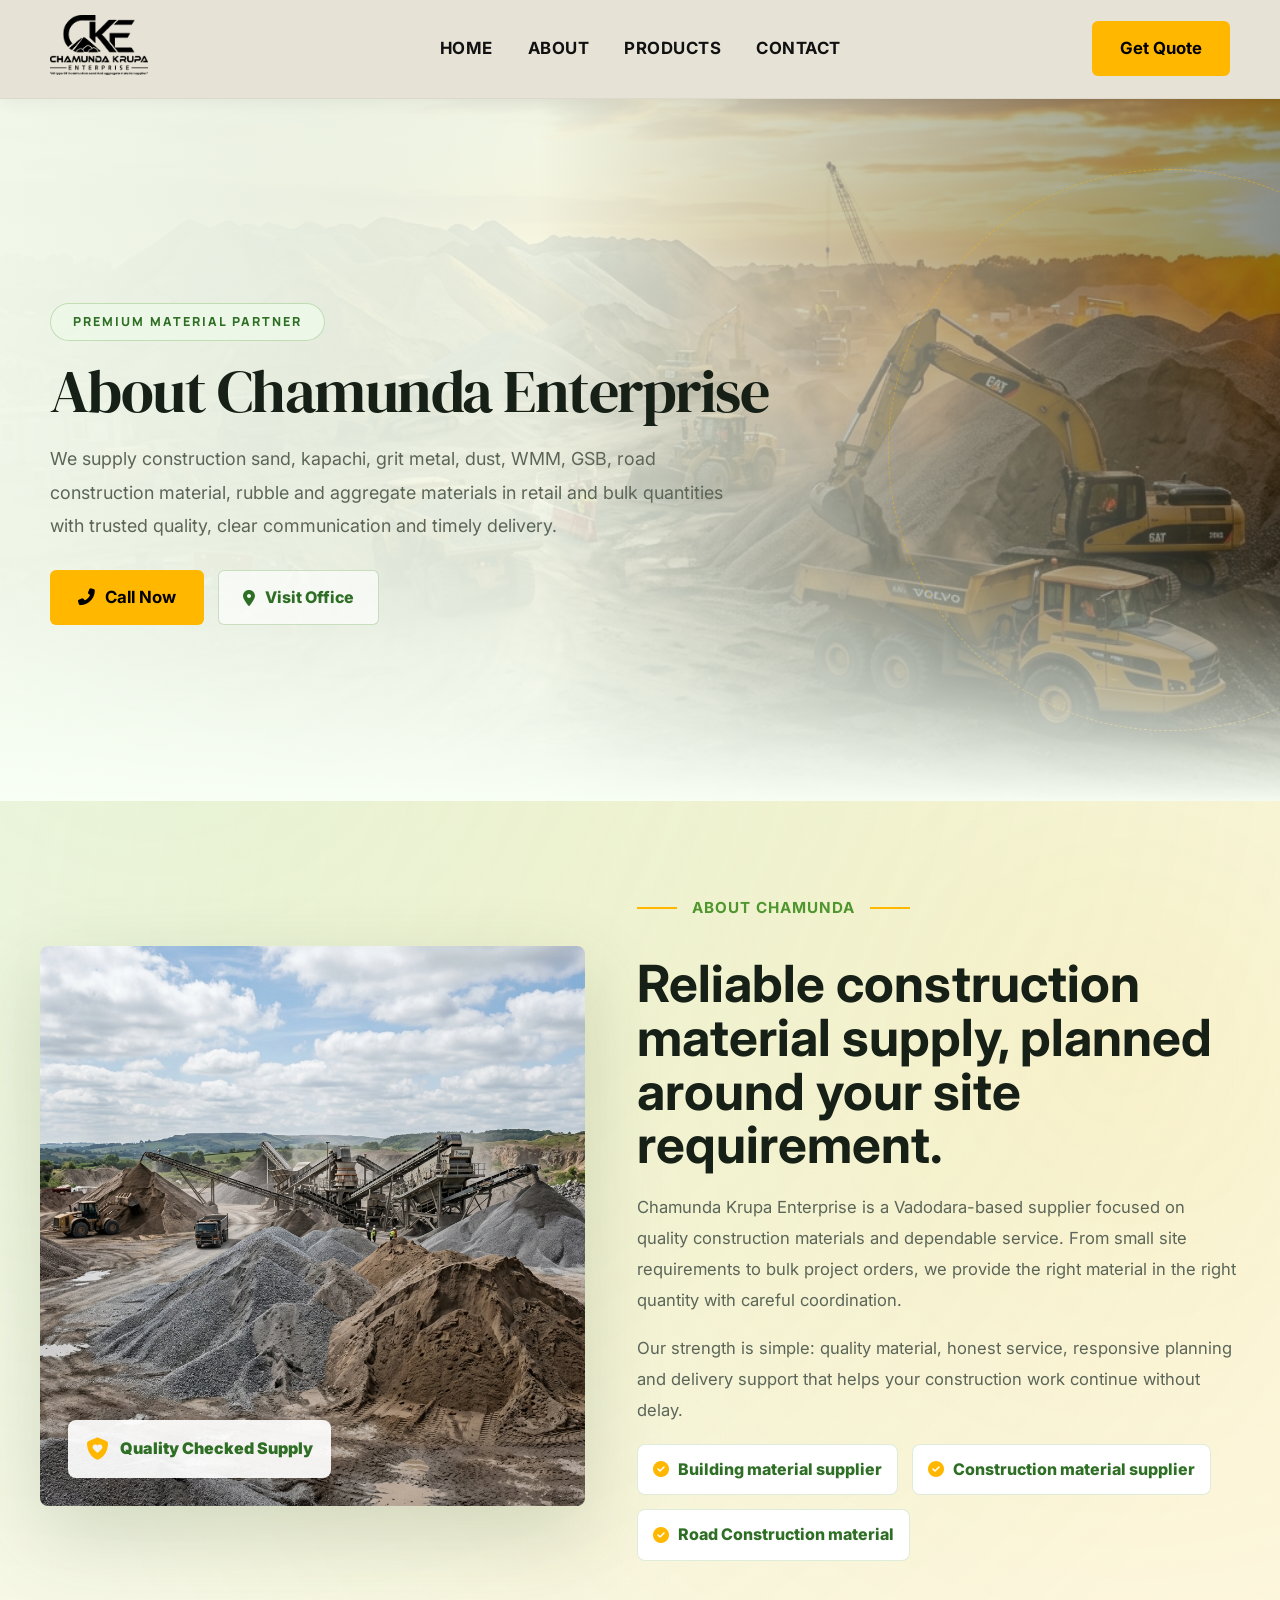
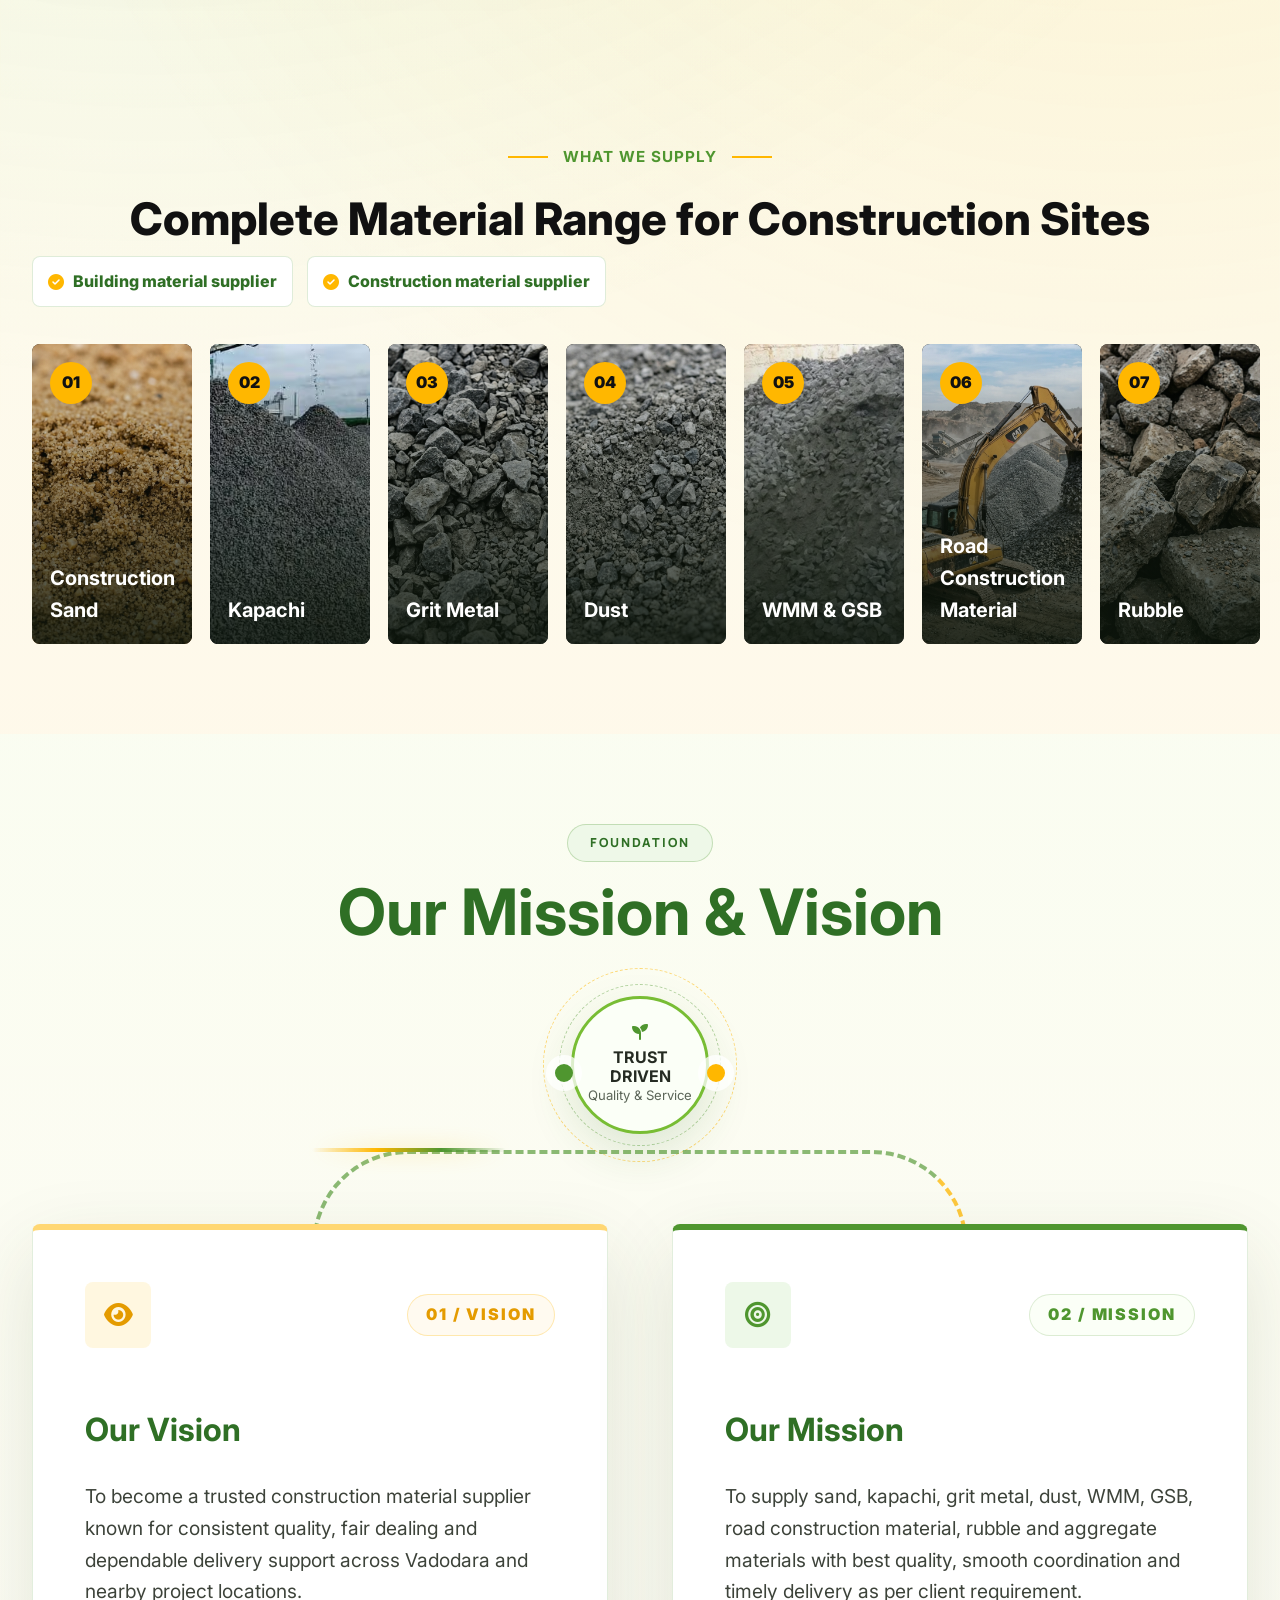
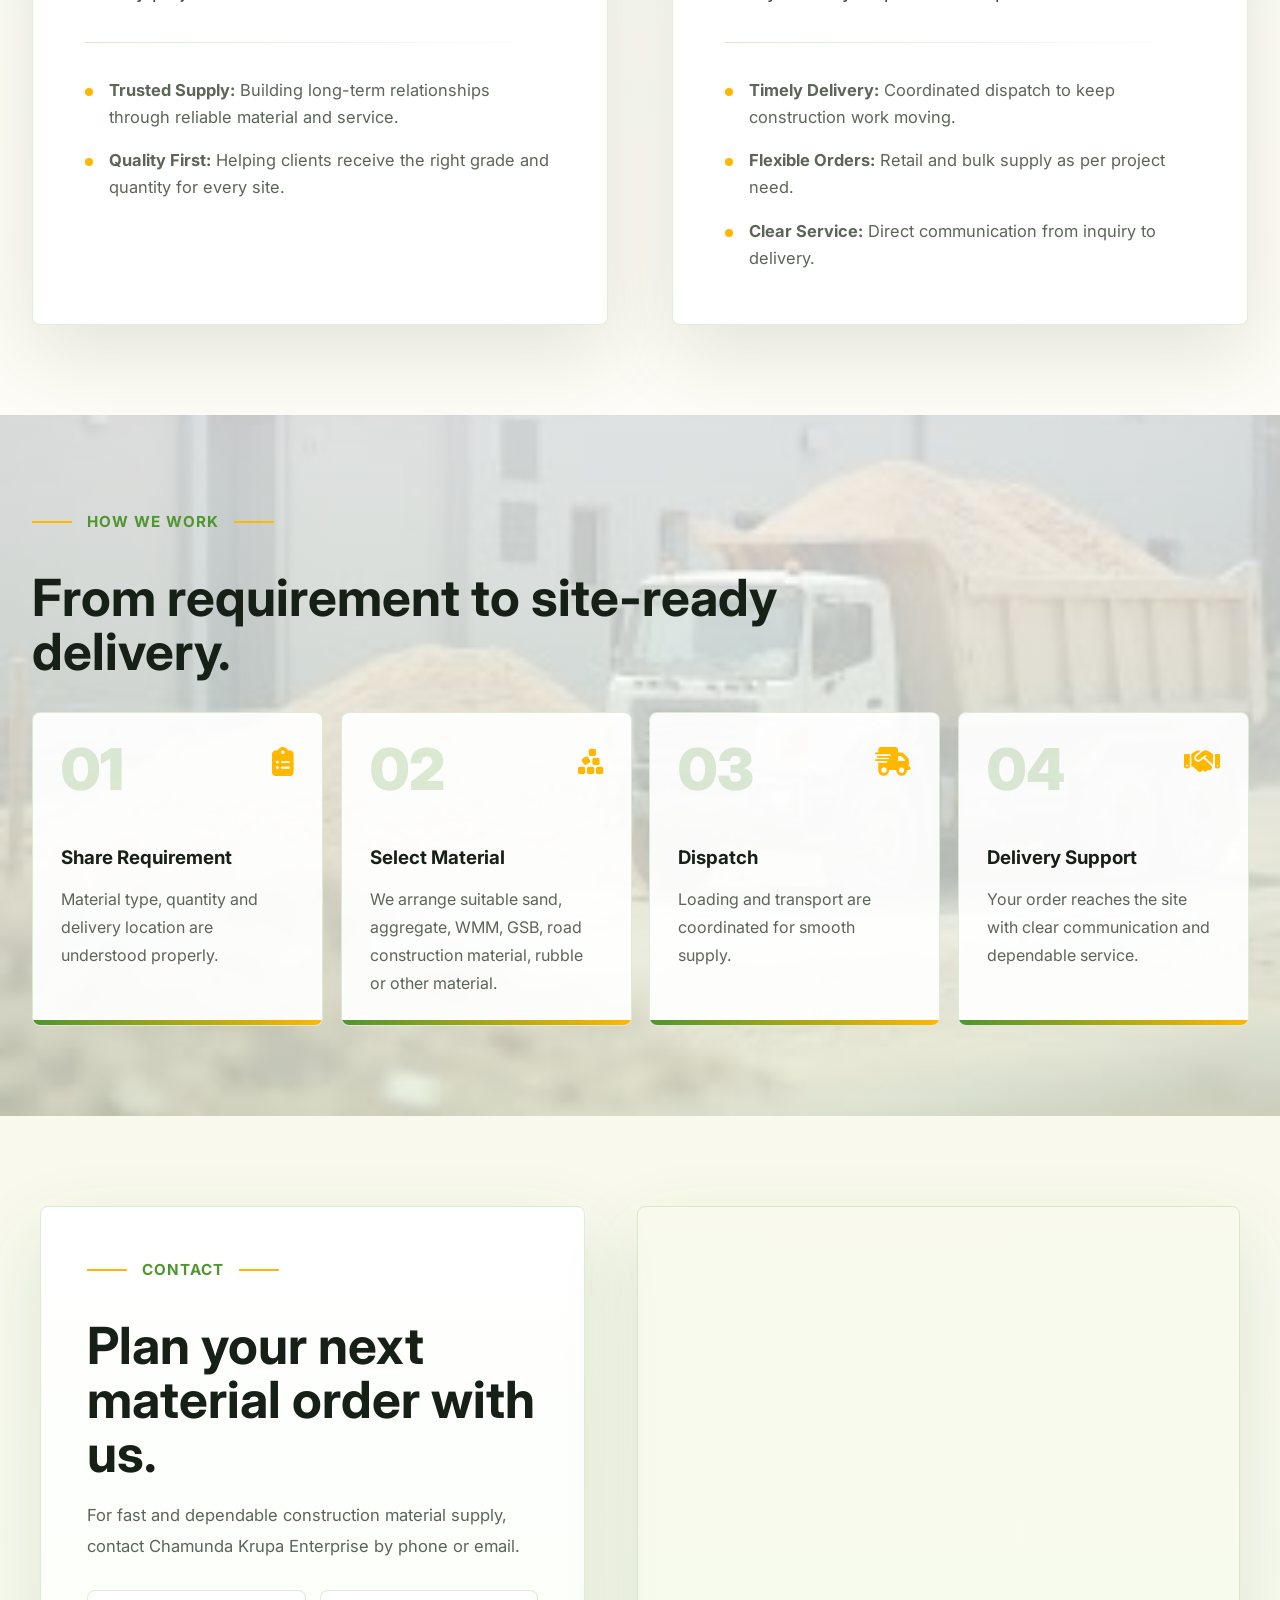
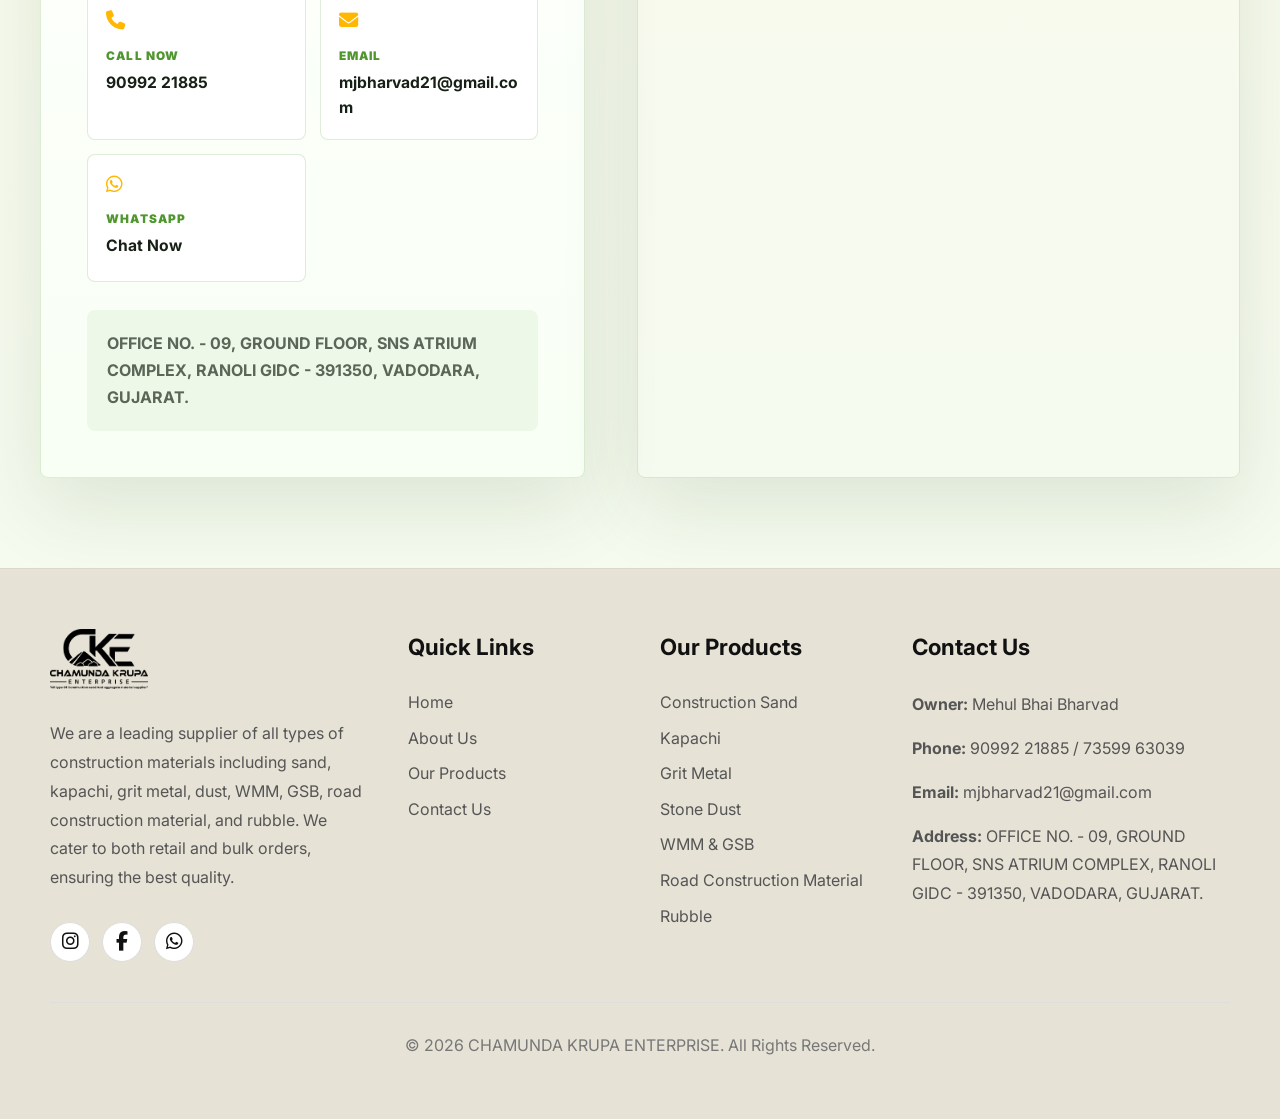
==== commit ebbf39d5: "chnge" ====
--- a/about.html
+++ b/about.html
@@ -43,9 +43,9 @@
                 <p>Chamunda Krupa Enterprise is a Vadodara-based supplier focused on quality construction materials and dependable service. From small site requirements to bulk project orders, we provide the right material in the right quantity with careful coordination.</p>
                 <p>Our strength is simple: quality material, honest service, responsive planning and delivery support that helps your construction work continue without delay.</p>
                 <div class="ck-value-list">
-                    <span><i class="fas fa-circle-check"></i> Best quality material</span>
-                    <span><i class="fas fa-circle-check"></i> Retail and wholesale supply</span>
-                    <span><i class="fas fa-circle-check"></i> Requirement-based delivery</span>
+                    <span><i class="fas fa-circle-check"></i> Building material supplier</span>
+                    <span><i class="fas fa-circle-check"></i> Construction material supplier</span>
+                    <span><i class="fas fa-circle-check"></i> Road Construction material</span>
                 </div>
             </div>
         </section>
@@ -54,6 +54,10 @@
             <div class="section-header reveal reveal-up">
                 <div class="section-label">WHAT WE SUPPLY</div>
                 <h2>Complete Material Range for Construction Sites</h2>
+                <div class="ck-value-list">
+                    <span><i class="fas fa-circle-check"></i> Building material supplier</span>
+                    <span><i class="fas fa-circle-check"></i> Construction material supplier</span>
+                </div>
             </div>
             <div class="ck-material-track">
                 <div class="ck-material-card reveal reveal-up">
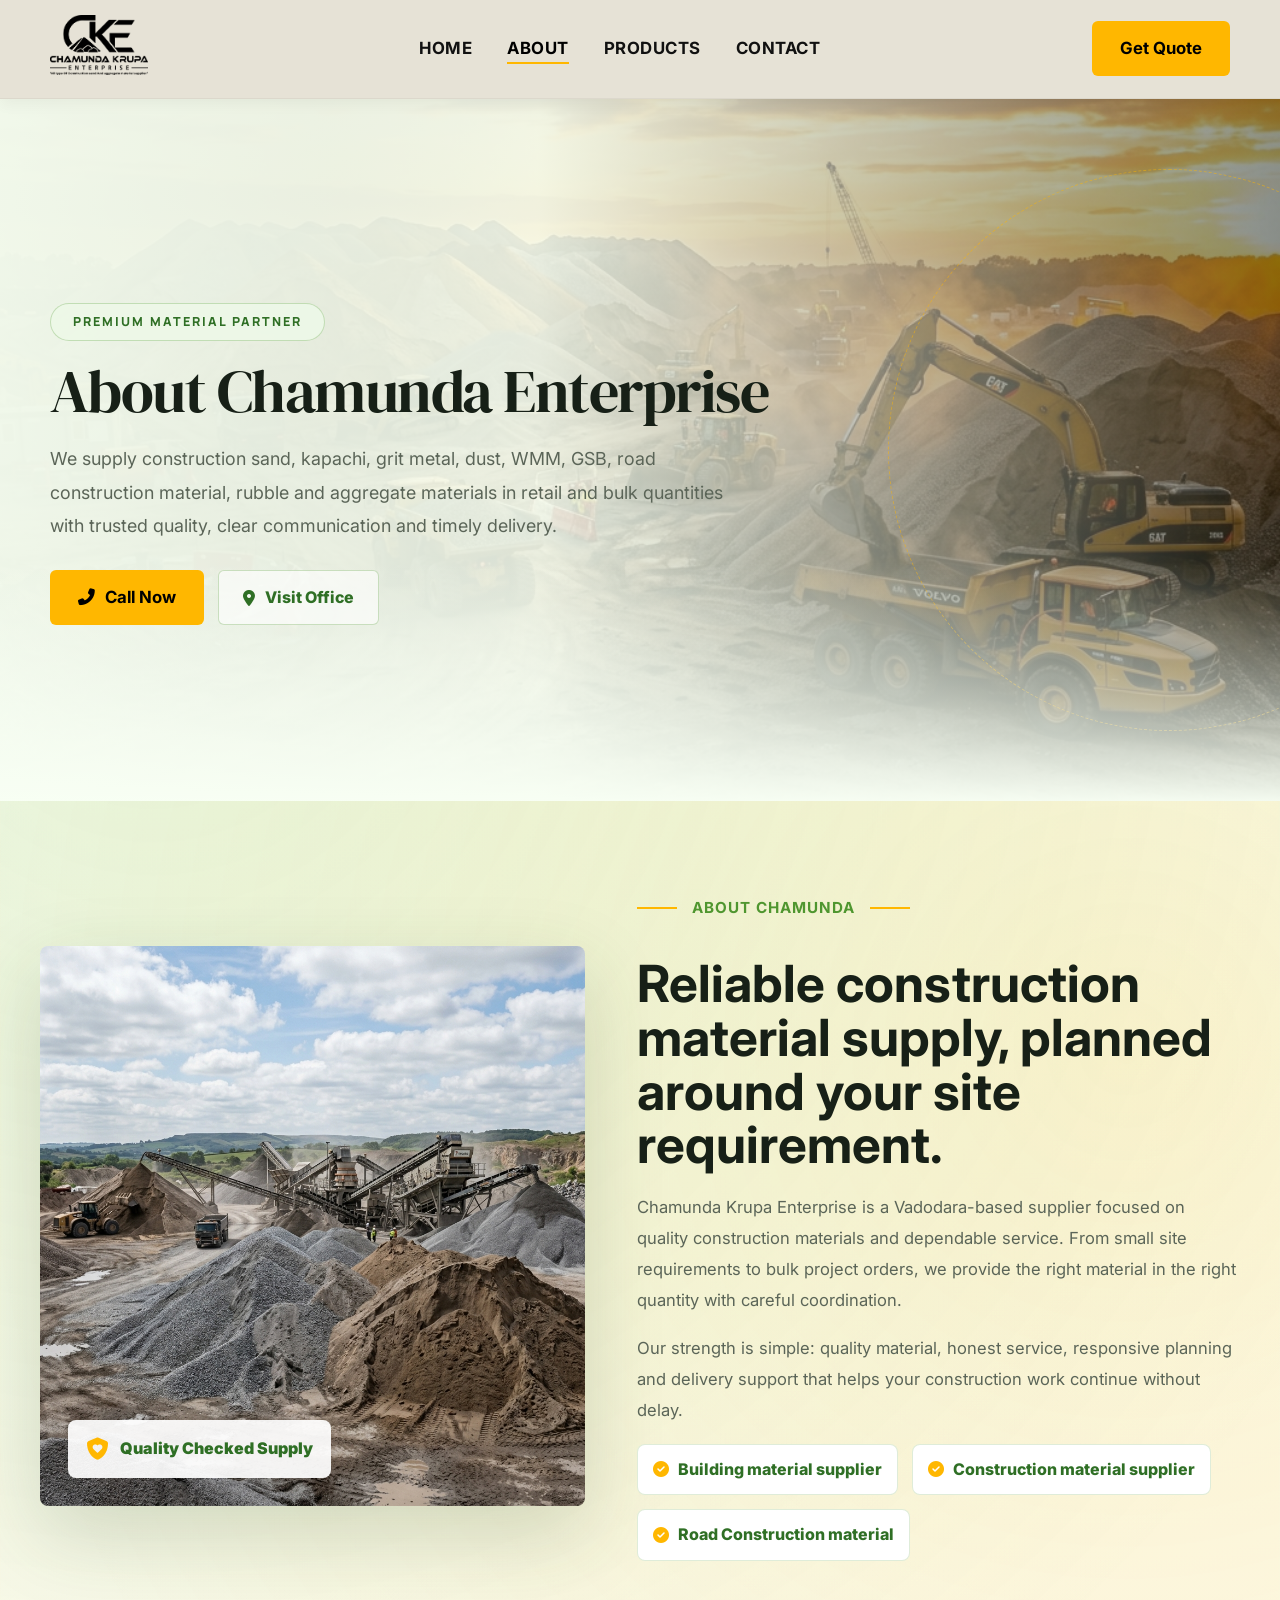
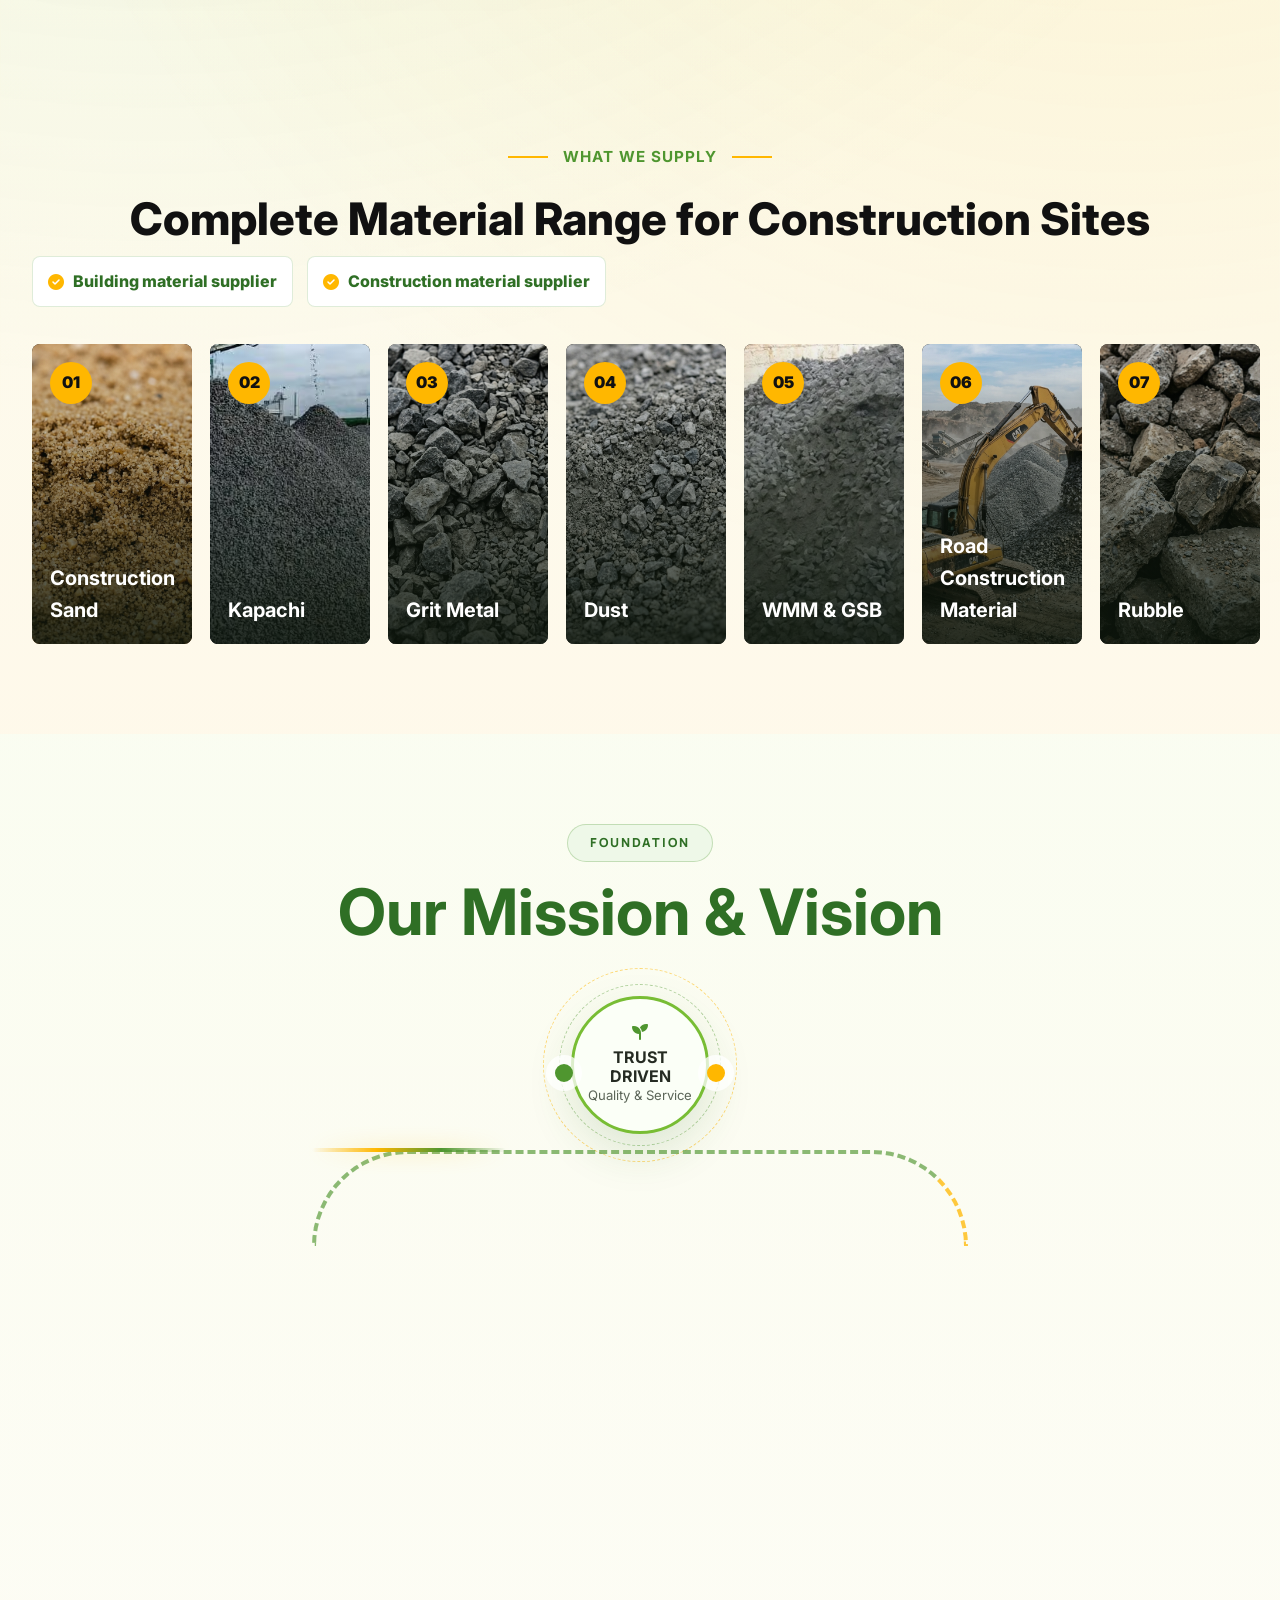
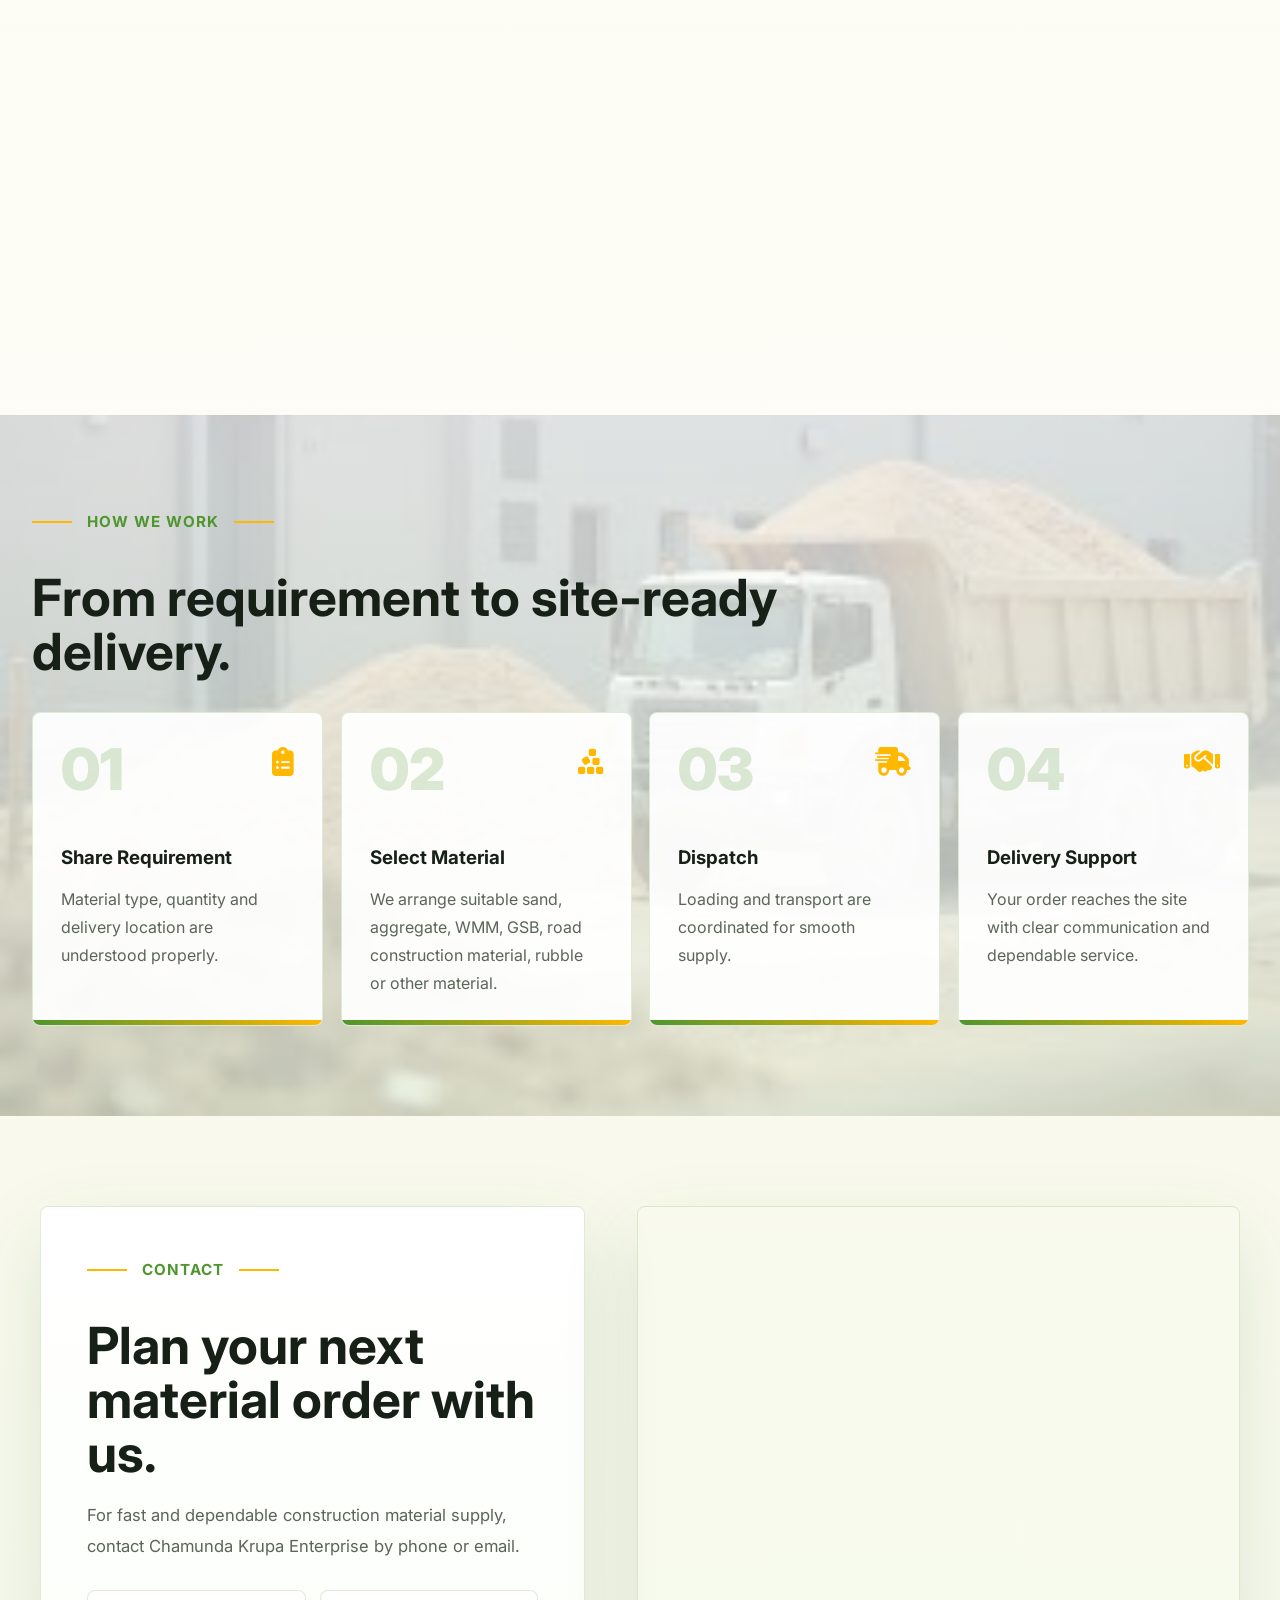
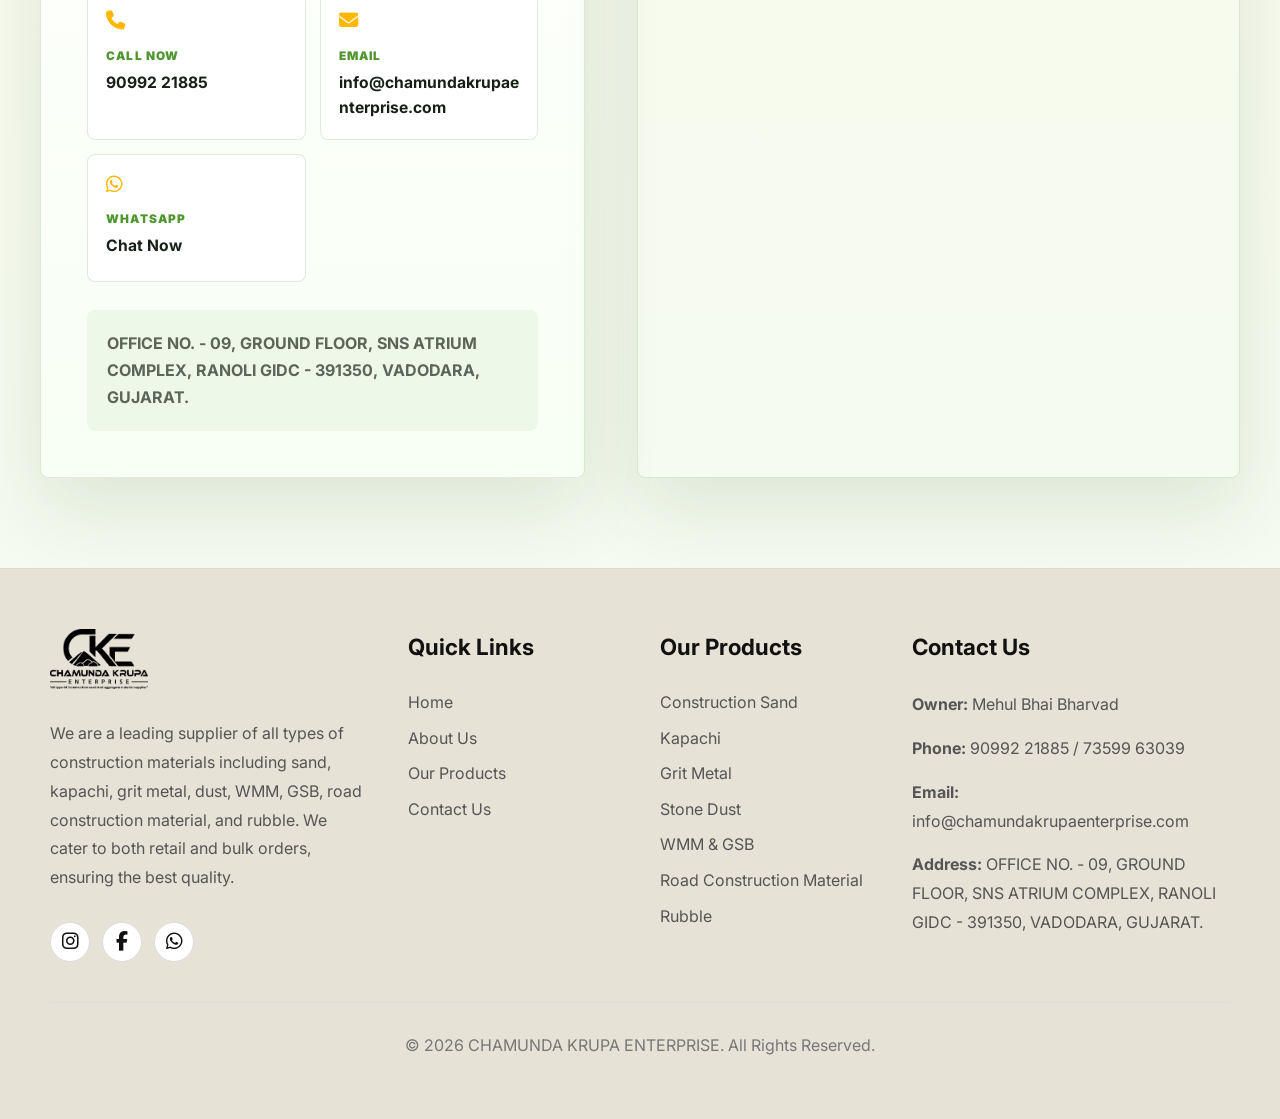
==== commit 8f161a91: "chnge" ====
--- a/about.html
+++ b/about.html
@@ -6,7 +6,7 @@
     <meta name="viewport" content="width=device-width, initial-scale=1.0">
     <title>About Us | CHAMUNDA KRUPA ENTERPRISE</title>
     <meta name="description" content="About Chamunda Krupa Enterprise - premium construction sand, kapachi, grit metal, dust, WMM, GSB, road construction material, rubble and aggregate material supplier in Vadodara.">
-    <link rel="stylesheet" href="style.css?v=2.4">
+    <link rel="stylesheet" href="style.css?v=2.5">
     <link rel="stylesheet" href="https://cdnjs.cloudflare.com/ajax/libs/font-awesome/6.4.0/css/all.min.css">
 </head>
 
@@ -189,10 +189,10 @@
                         <span>Call Now</span>
                         <strong>90992 21885</strong>
                     </a>
-                    <a href="mailto:mjbharvad21@gmail.com">
+                    <a href="mailto:info@chamundakrupaenterprise.com">
                         <i class="fas fa-envelope"></i>
                         <span>Email</span>
-                        <strong>mjbharvad21@gmail.com</strong>
+                        <strong>info@chamundakrupaenterprise.com</strong>
                     </a>
                     <a href="https://wa.me/919099221885" target="_blank">
                         <i class="fab fa-whatsapp"></i>
@@ -213,7 +213,7 @@
     </main>
 
     <div id="footer-placeholder"></div>
-    <script src="script.js"></script>
+    <script src="script.js?v=2.5"></script>
 </body>
 
 </html>
--- a/style.css
+++ b/style.css
@@ -21,6 +21,7 @@
   background-color: var(--bg-color);
   color: var(--text-color);
   line-height: 1.6;
+  overflow-x: hidden;
 }
 
 /* Header */
@@ -30,6 +31,7 @@
   display: flex;
   justify-content: space-between;
   align-items: center;
+  gap: 24px;
   border-bottom: 1px solid #dcd8cc;
   position: sticky;
   top: 0;
@@ -38,7 +40,9 @@
 }
 
 .main-header .logo {
-  flex: 1;
+  flex: 0 0 auto;
+  position: relative;
+  z-index: 1002;
 }
 
 .main-header .logo img {
@@ -47,7 +51,7 @@
 }
 
 .centered-nav {
-  flex: 2;
+  flex: 1 1 auto;
   display: flex;
   justify-content: center;
 }
@@ -56,6 +60,7 @@
   list-style: none;
   display: flex;
   gap: 35px;
+  align-items: center;
 }
 
 .main-header nav a {
@@ -70,6 +75,10 @@
   padding-bottom: 6px;
 }
 
+.main-header nav a.active {
+  color: #000;
+}
+
 .main-header nav a::after {
   content: '';
   position: absolute;
@@ -81,6 +90,7 @@
   transition: width 0.4s cubic-bezier(0.16, 1, 0.3, 1);
 }
 
+.main-header nav a.active::after,
 .main-header nav a:hover::after {
   width: 100%;
 }
@@ -90,7 +100,7 @@
 }
 
 .header-action {
-  flex: 1;
+  flex: 0 0 auto;
   display: flex;
   justify-content: flex-end;
 }
@@ -98,6 +108,17 @@
 .header-btn {
   padding: 10px 25px;
   font-size: 0.95rem;
+}
+
+.mobile-menu-toggle,
+.mobile-header-action,
+.mobile-nav-backdrop {
+  display: none;
+}
+
+.mobile-call-btn {
+  color: var(--text-color);
+  border-color: rgba(23, 32, 23, 0.18);
 }
 
 /* Hero Section */
@@ -2463,23 +2484,187 @@
 }
 
 @media (max-width: 768px) {
+  .home-about-section {
+    flex-direction: column;
+    align-items: stretch;
+    gap: 24px;
+  }
+
+  .home-about-section .about-image,
+  .home-about-section .about-content {
+    width: 100%;
+    flex: none;
+  }
+
+  .home-about-section .about-image {
+    order: -1;
+  }
+
+  .home-about-section .about-image img {
+    width: 100%;
+    max-height: none;
+    min-height: 260px;
+    object-position: center;
+  }
+
   .main-header {
+    display: flex;
+    align-items: center;
+    gap: 12px;
+    padding: 14px 72px 14px 16px;
+  }
+
+  .main-header .logo img {
+    height: 52px;
+  }
+
+  .mobile-menu-toggle {
+    position: absolute;
+    top: 50%;
+    right: 16px;
+    transform: translateY(-50%);
+    z-index: 1002;
+    width: 48px;
+    height: 48px;
+    display: inline-flex;
     flex-direction: column;
-    gap: 15px;
-    padding: 15px;
+    align-items: center;
+    justify-content: center;
+    gap: 5px;
+    border: 1px solid rgba(23, 32, 23, 0.12);
+    border-radius: 14px;
+    background: #111;
+    box-shadow: 0 12px 30px rgba(0, 0, 0, 0.16);
+    cursor: pointer;
+    transition: background-color 0.3s ease, border-color 0.3s ease, box-shadow 0.3s ease;
+  }
+
+  .mobile-menu-toggle:hover {
+    background: #262626;
+    border-color: #262626;
+    box-shadow: 0 16px 36px rgba(0, 0, 0, 0.2);
+  }
+
+  .mobile-menu-toggle span {
+    width: 18px;
+    height: 2px;
+    border-radius: 999px;
+    background: #fff;
+    transition: transform 0.3s ease, opacity 0.3s ease;
+  }
+
+  .main-header.menu-open .mobile-menu-toggle span:nth-child(1) {
+    transform: translateY(7px) rotate(45deg);
+  }
+
+  .main-header.menu-open .mobile-menu-toggle span:nth-child(2) {
+    opacity: 0;
+  }
+
+  .main-header.menu-open .mobile-menu-toggle span:nth-child(3) {
+    transform: translateY(-7px) rotate(-45deg);
+  }
+
+  .centered-nav {
+    position: fixed;
+    top: 0;
+    right: 0;
+    width: min(88vw, 360px);
+    height: 100dvh;
+    display: flex;
+    flex-direction: column;
+    justify-content: flex-start;
+    gap: 22px;
+    padding: 94px 22px 28px;
+    background: linear-gradient(180deg, #f8f2e5 0%, #fffdf8 100%);
+    border-left: 1px solid rgba(220, 216, 204, 0.9);
+    box-shadow: -24px 0 60px rgba(18, 18, 18, 0.14);
+    overflow-y: auto;
+    clip-path: inset(0 0 0 100%);
+    opacity: 0;
+    visibility: hidden;
+    pointer-events: none;
+    transition: clip-path 0.35s cubic-bezier(0.16, 1, 0.3, 1), opacity 0.25s ease, visibility 0.25s ease;
+    z-index: 1001;
+  }
+
+  .main-header.menu-open .centered-nav {
+    clip-path: inset(0);
+    opacity: 1;
+    visibility: visible;
+    pointer-events: auto;
   }
 
   .main-header nav ul {
-    gap: 15px;
+    width: 100%;
+    flex-direction: column;
+    align-items: stretch;
+    gap: 10px;
+  }
+
+  .main-header nav li {
+    width: 100%;
   }
 
   .main-header nav a {
-    font-size: 0.95rem;
+    width: 100%;
+    display: flex;
+    align-items: center;
+    justify-content: space-between;
+    padding: 14px 16px;
+    border-radius: 14px;
+    background: rgba(255, 255, 255, 0.8);
+    border: 1px solid rgba(23, 32, 23, 0.06);
+    font-size: 0.98rem;
+    letter-spacing: 0.08em;
+    padding-bottom: 14px;
+  }
+
+  .main-header nav a::after {
+    display: none;
+  }
+
+  .main-header nav a.active {
+    background: #111;
+    color: #fff;
+    border-color: #111;
+  }
+
+  .mobile-header-action {
+    display: grid;
+    gap: 12px;
+    width: 100%;
+    margin-top: auto;
+    padding-top: 8px;
+  }
+
+  .mobile-header-action .btn {
+    width: 100%;
   }
 
   .header-action {
     display: none;
-    /* Hide button on mobile to save space */
+  }
+
+  .mobile-nav-backdrop {
+    position: fixed;
+    inset: 0;
+    display: block;
+    background: rgba(17, 17, 17, 0.36);
+    backdrop-filter: blur(5px);
+    opacity: 0;
+    visibility: hidden;
+    transition: opacity 0.25s ease, visibility 0.25s ease;
+    z-index: 999;
+  }
+
+  .main-header.menu-open + .mobile-nav-backdrop {
+    opacity: 1;
+    visibility: visible;
+  }
+
+  body.menu-open {
+    overflow: hidden;
   }
 
   .about-section,
@@ -2503,8 +2688,31 @@
     align-items: center;
   }
 
+  .hero-buttons {
+    flex-direction: column;
+    align-items: stretch;
+    gap: 14px;
+  }
+
+  .hero-content,
+  .hero p {
+    max-width: 100%;
+  }
+
+  .hero-buttons .btn {
+    width: 100%;
+  }
+
   .hero h1 {
     font-size: 2.2rem;
+  }
+
+  .reveal-left {
+    transform: translateX(-20px);
+  }
+
+  .reveal-right {
+    transform: translateX(20px);
   }
 
   .footer-content {
@@ -2561,21 +2769,22 @@
 }
 
 @media (max-width: 480px) {
+  .home-about-section {
+    gap: 20px;
+  }
+
+  .home-about-section .about-image img {
+    min-height: 220px;
+    border-radius: 18px;
+  }
+
   .main-header {
-    padding: 10px;
-  }
-
-  .main-header .logo img {
-    height: 52px;
-  }
-
-  .main-header nav ul {
-    gap: 10px;
-  }
-
-  .main-header nav a {
-    font-size: 0.78rem;
-    letter-spacing: 0.02em;
+    padding: 12px 14px;
+  }
+
+  .centered-nav {
+    width: min(100vw, 320px);
+    padding: 86px 16px 22px;
   }
 
   .hero {
@@ -3943,6 +4152,13 @@
     gap: 34px;
   }
 
+  .ck-hero-copy h1,
+  .ck-hero-copy p,
+  .ck-products-hero-copy h1,
+  .ck-products-hero-copy p {
+    max-width: 100%;
+  }
+
   .ck-hero-panel {
     padding: 22px;
   }
@@ -4909,6 +5125,7 @@
   display: flex;
   flex-direction: column;
   gap: 36px;
+  align-self: start;
 }
 
 .info-section-header .section-label {
@@ -4925,6 +5142,7 @@
   font-size: clamp(2rem, 3.5vw, 3.2rem);
   line-height: 1.1;
   color: var(--text-color);
+  margin-top: 0;
   margin-bottom: 18px;
 }
 
@@ -4932,6 +5150,7 @@
   font-size: 1.05rem;
   line-height: 1.75;
   color: var(--text-muted);
+  margin-top: 0;
 }
 
 .ck-info-cards-grid {
@@ -5133,6 +5352,8 @@
 /* Form Panel */
 .ck-contact-form-panel {
   position: relative;
+  align-self: start;
+  padding-top: 26px;
 }
 
 .form-card-wrapper {
@@ -5152,6 +5373,7 @@
 .form-header h3 {
   font-size: 1.75rem;
   font-weight: 700;
+  margin-top: 0;
   margin-bottom: 8px;
   color: var(--ck-ink);
   font-family: 'DM Serif Display', Georgia, serif;
@@ -5160,6 +5382,7 @@
 .form-header p {
   font-size: 0.95rem;
   color: var(--ck-muted);
+  margin-top: 0;
 }
 
 .form-grid {
@@ -5379,6 +5602,22 @@
   display: flex;
 }
 
+.form-botcheck-field {
+  display: none !important;
+}
+
+.form-submit-message {
+  min-height: 1.5rem;
+  margin: 16px 2px 0;
+  font-size: 0.95rem;
+  font-weight: 600;
+  color: #b42318;
+}
+
+.form-submit-message.is-success {
+  color: #2f6f25;
+}
+
 @keyframes ck-dot-pulse {
   0%, 100% {
     transform: scale(0.35);
@@ -5531,6 +5770,10 @@
     grid-template-columns: 1fr;
     gap: 48px;
   }
+
+  .ck-contact-form-panel {
+    padding-top: 0;
+  }
   
   .ck-contact-section {
     padding-top: 60px;
@@ -5596,7 +5839,12 @@
 
   .card-value {
     font-size: 0.95rem;
-    white-space: nowrap;
+    white-space: normal;
+    overflow-wrap: anywhere;
+  }
+
+  .card-value a {
+    word-break: break-word;
   }
   
   .card-hint {
@@ -5606,6 +5854,21 @@
 
   .card-address {
     font-size: 0.88rem;
+  }
+
+  .ck-whatsapp-banner {
+    flex-direction: column;
+    align-items: flex-start;
+    padding: 24px 20px;
+  }
+
+  .btn-wa {
+    width: 100%;
+    justify-content: center;
+  }
+
+  .form-card-wrapper {
+    padding: 24px 18px;
   }
 }
 
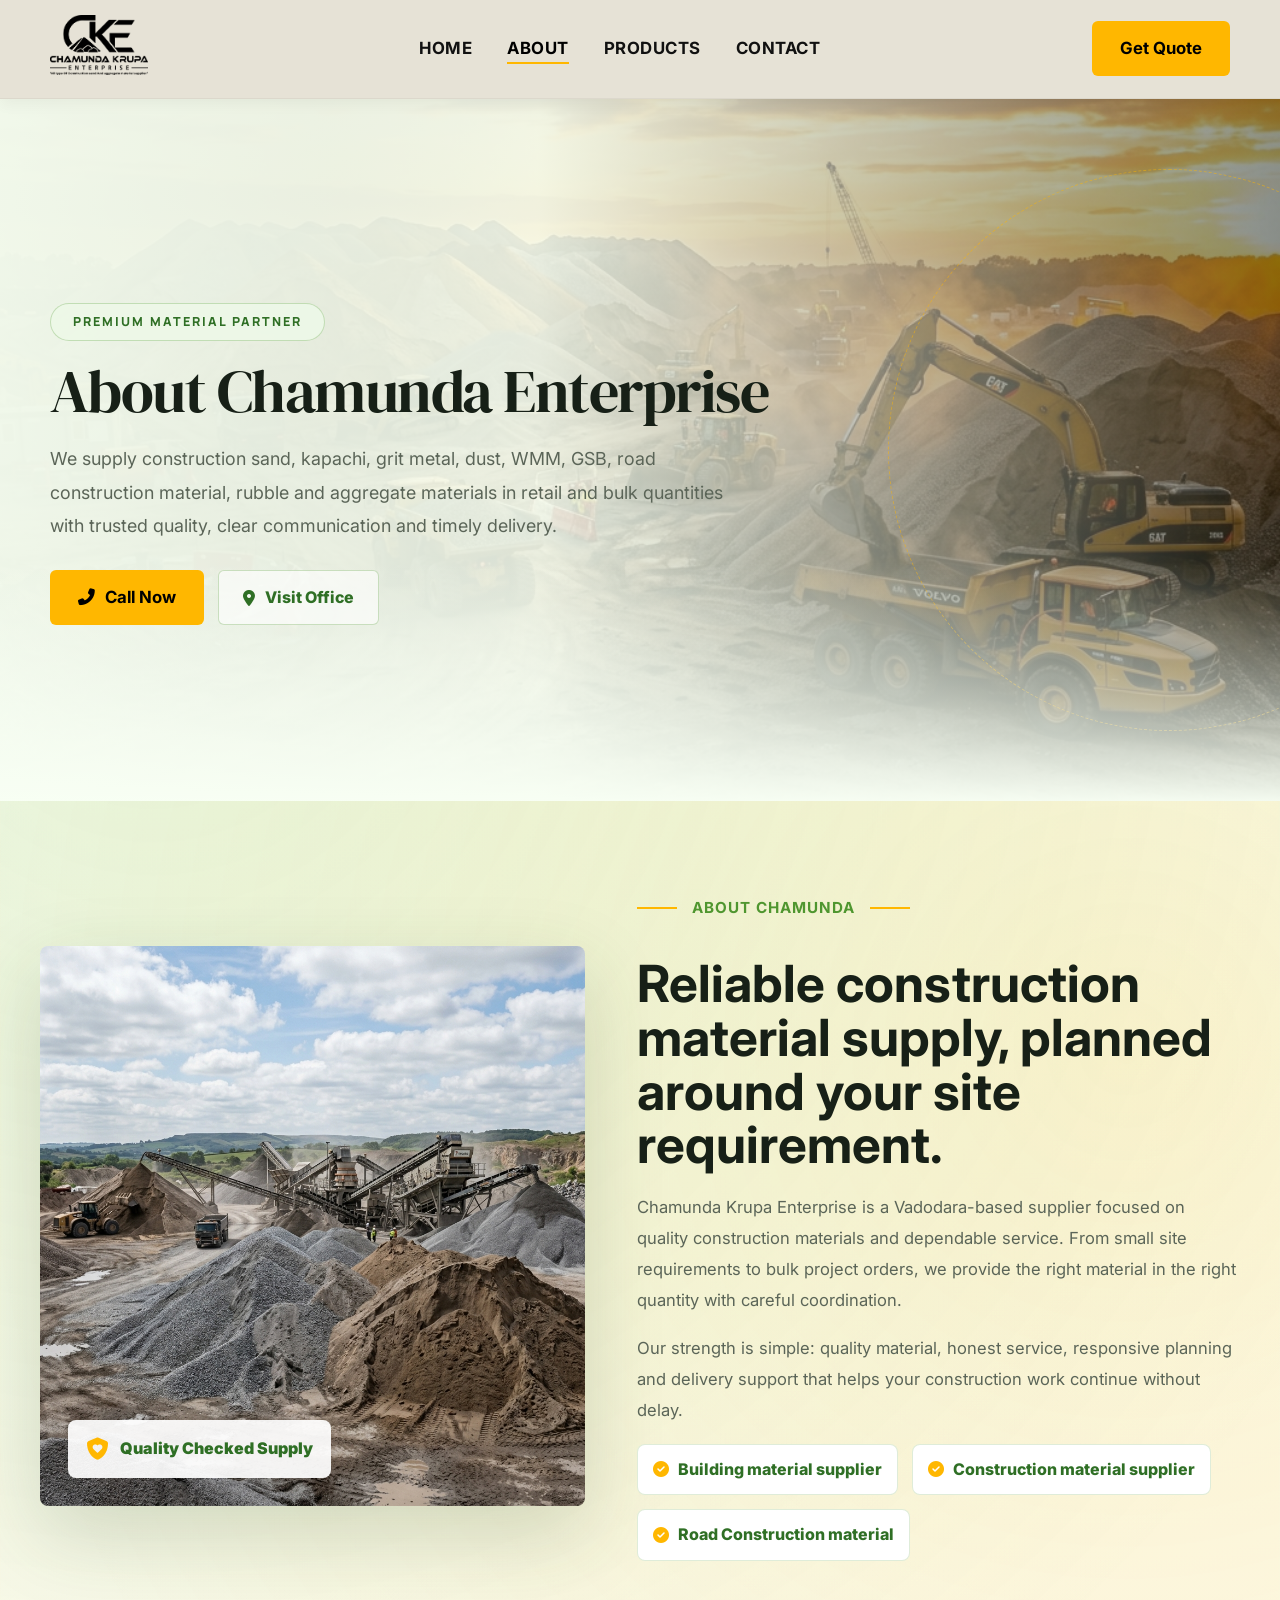
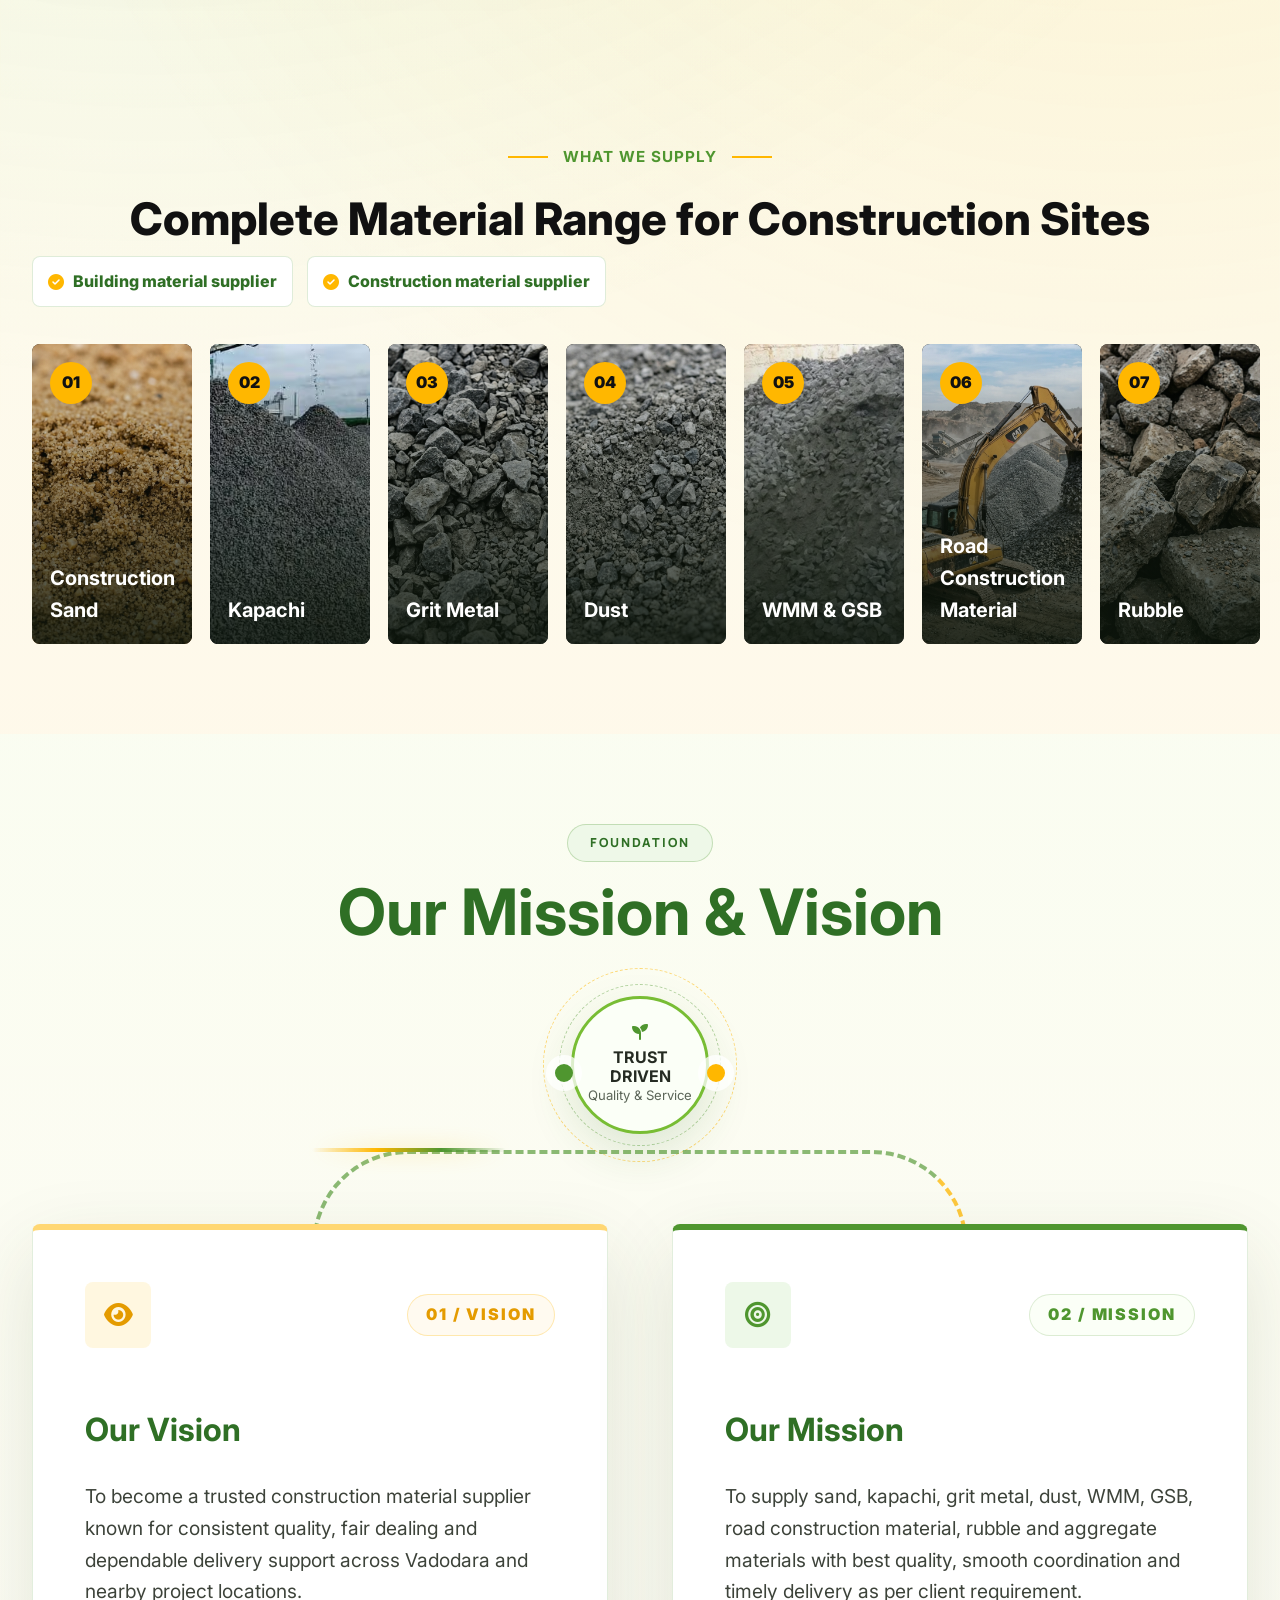
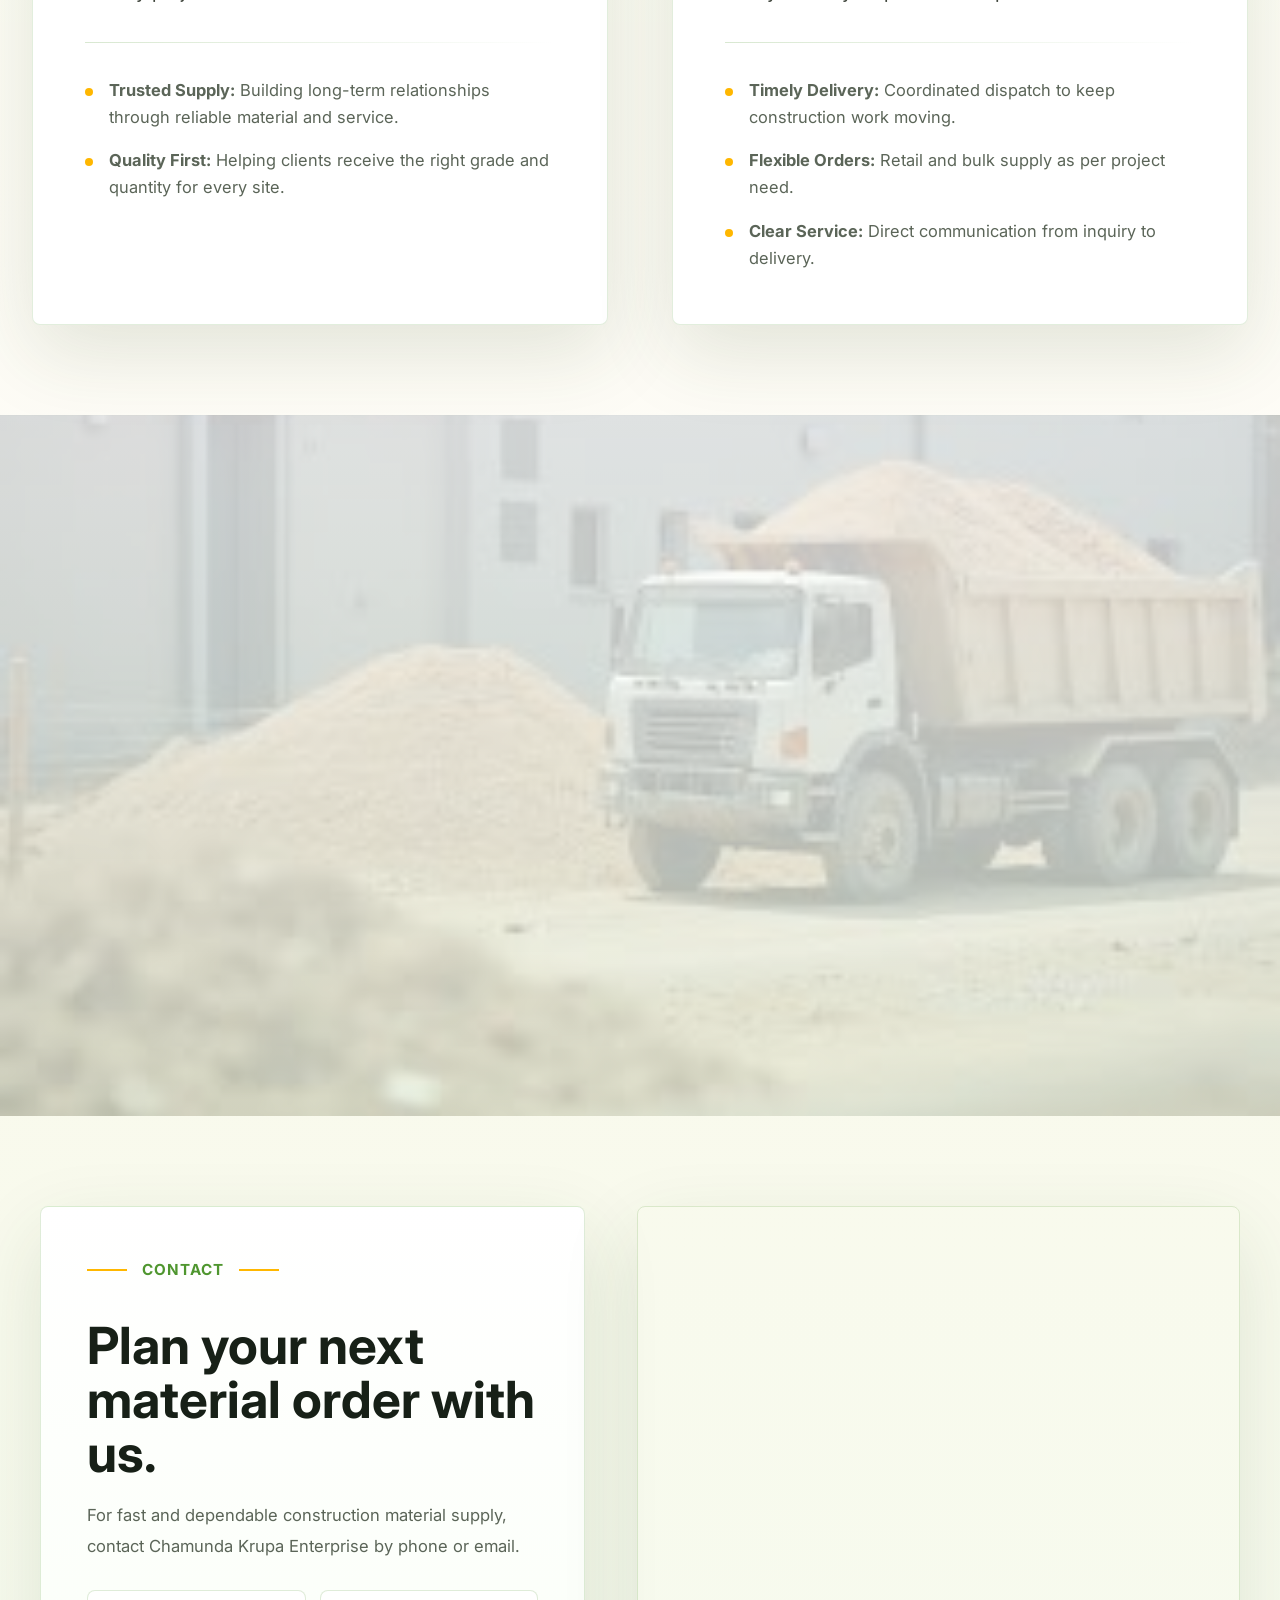
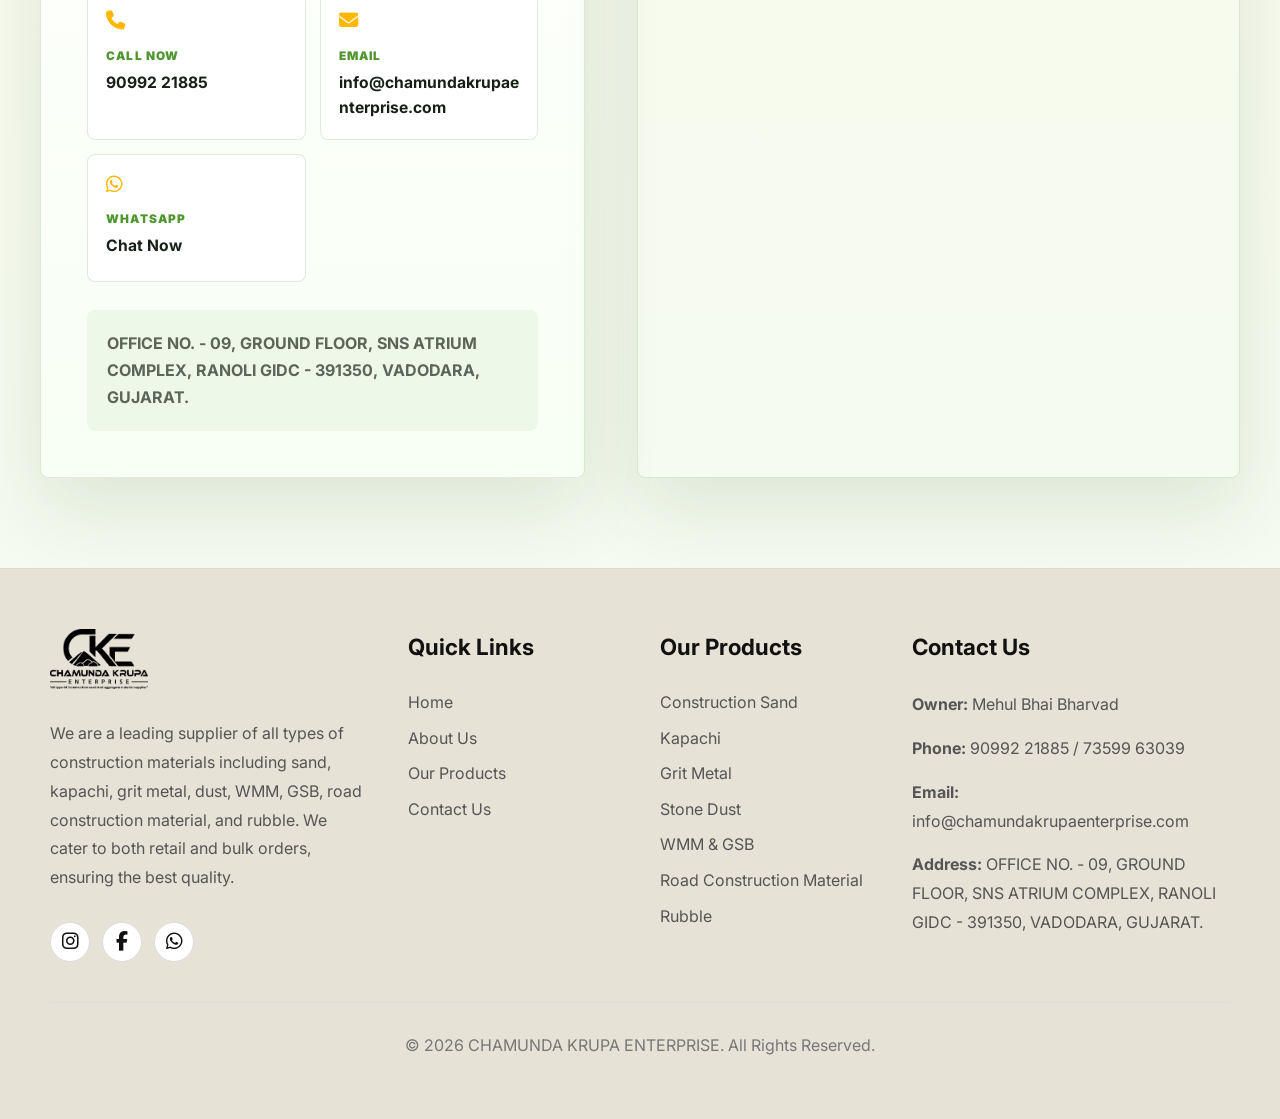
==== commit 512ed914: "chnge" ====
--- a/about.html
+++ b/about.html
@@ -6,6 +6,8 @@
     <meta name="viewport" content="width=device-width, initial-scale=1.0">
     <title>About Us | CHAMUNDA KRUPA ENTERPRISE</title>
     <meta name="description" content="About Chamunda Krupa Enterprise - premium construction sand, kapachi, grit metal, dust, WMM, GSB, road construction material, rubble and aggregate material supplier in Vadodara.">
+    <link rel="icon" type="image/png" href="image and video/logo.png">
+    <link rel="apple-touch-icon" href="image and video/logo.png">
     <link rel="stylesheet" href="style.css?v=2.5">
     <link rel="stylesheet" href="https://cdnjs.cloudflare.com/ajax/libs/font-awesome/6.4.0/css/all.min.css">
 </head>
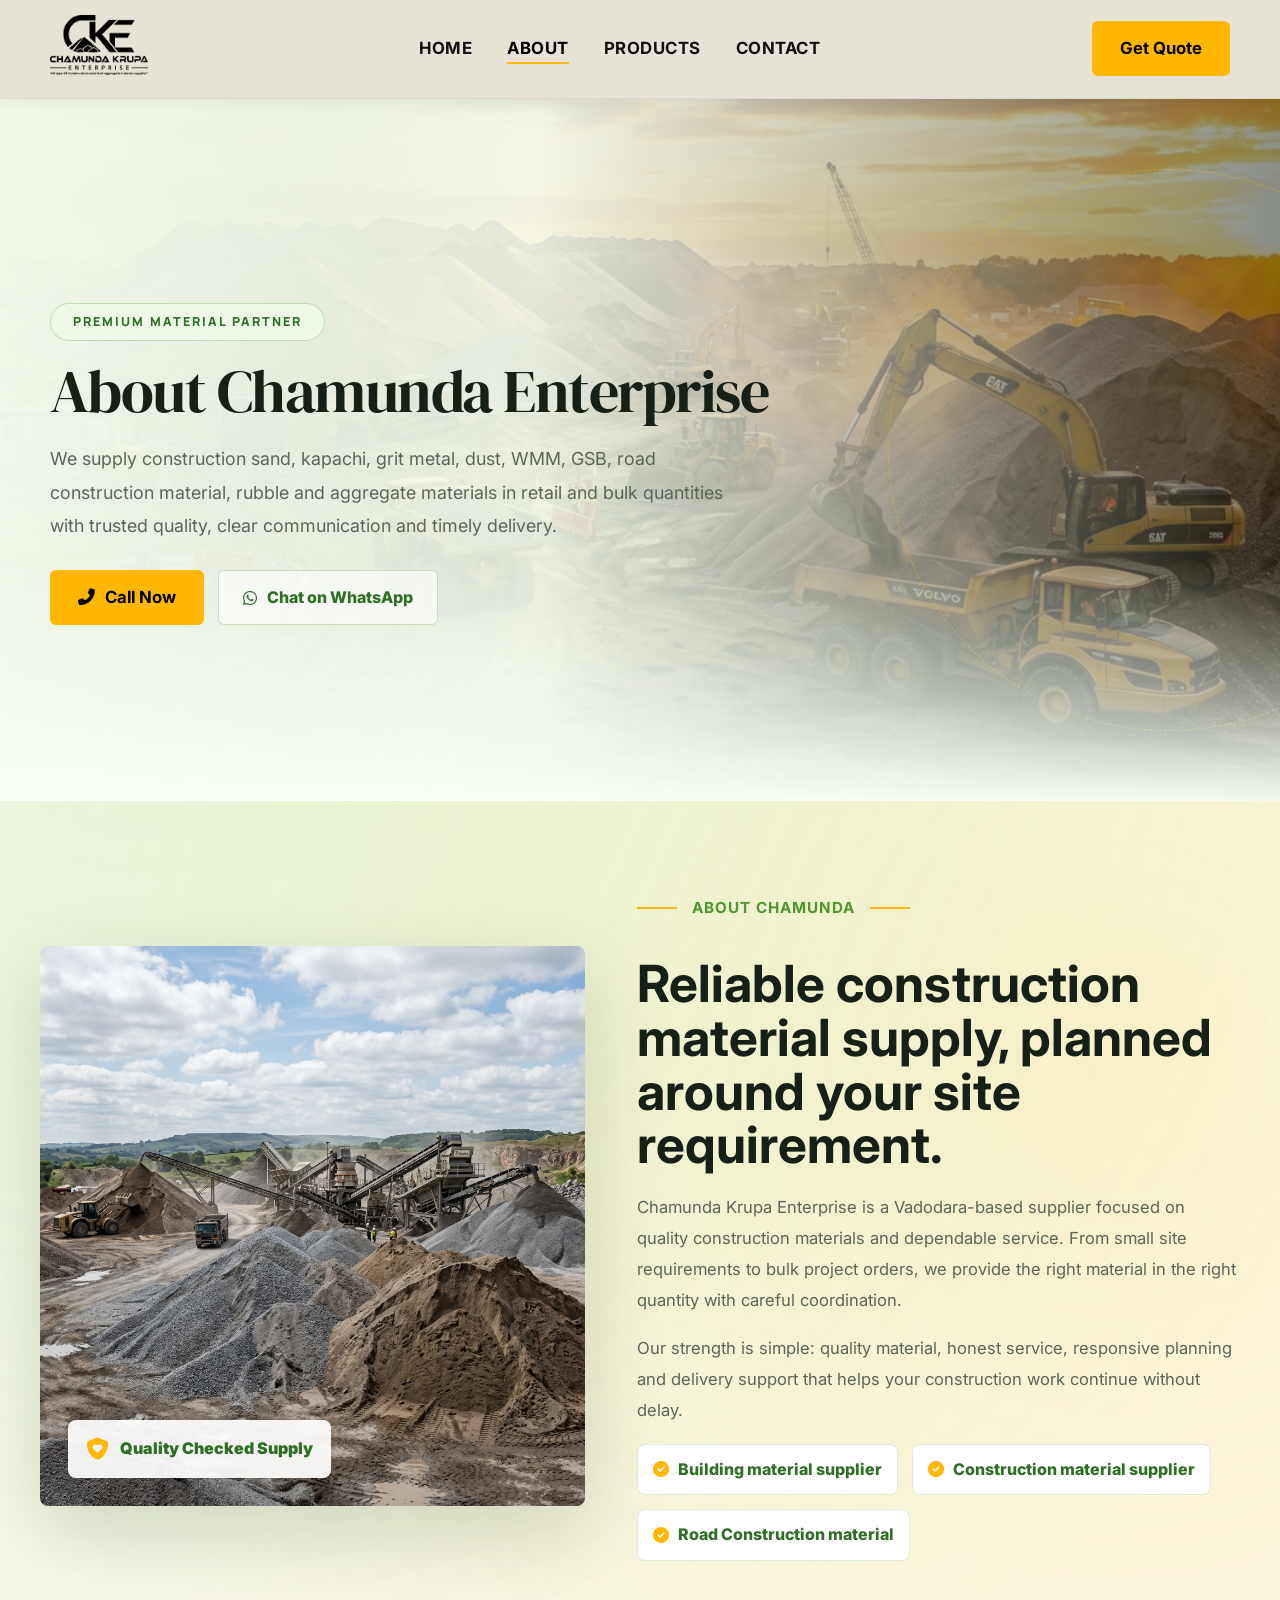
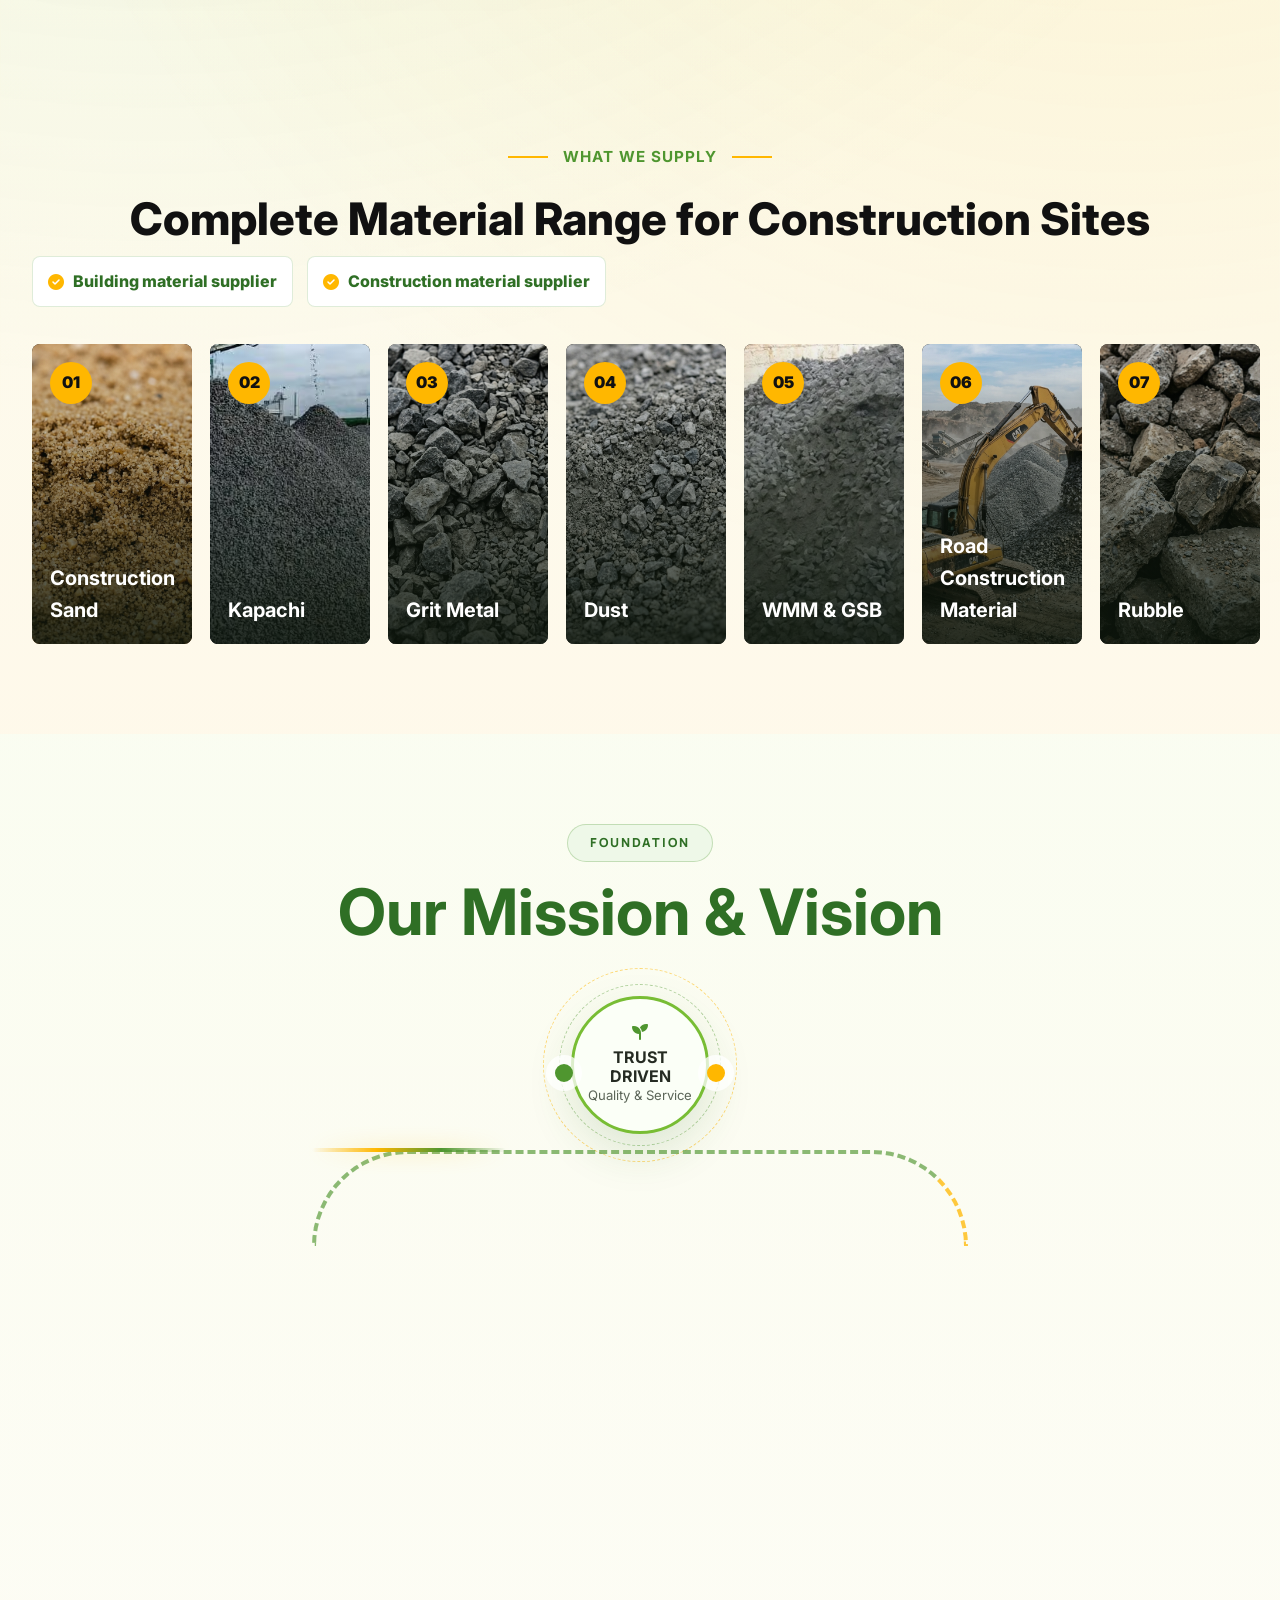
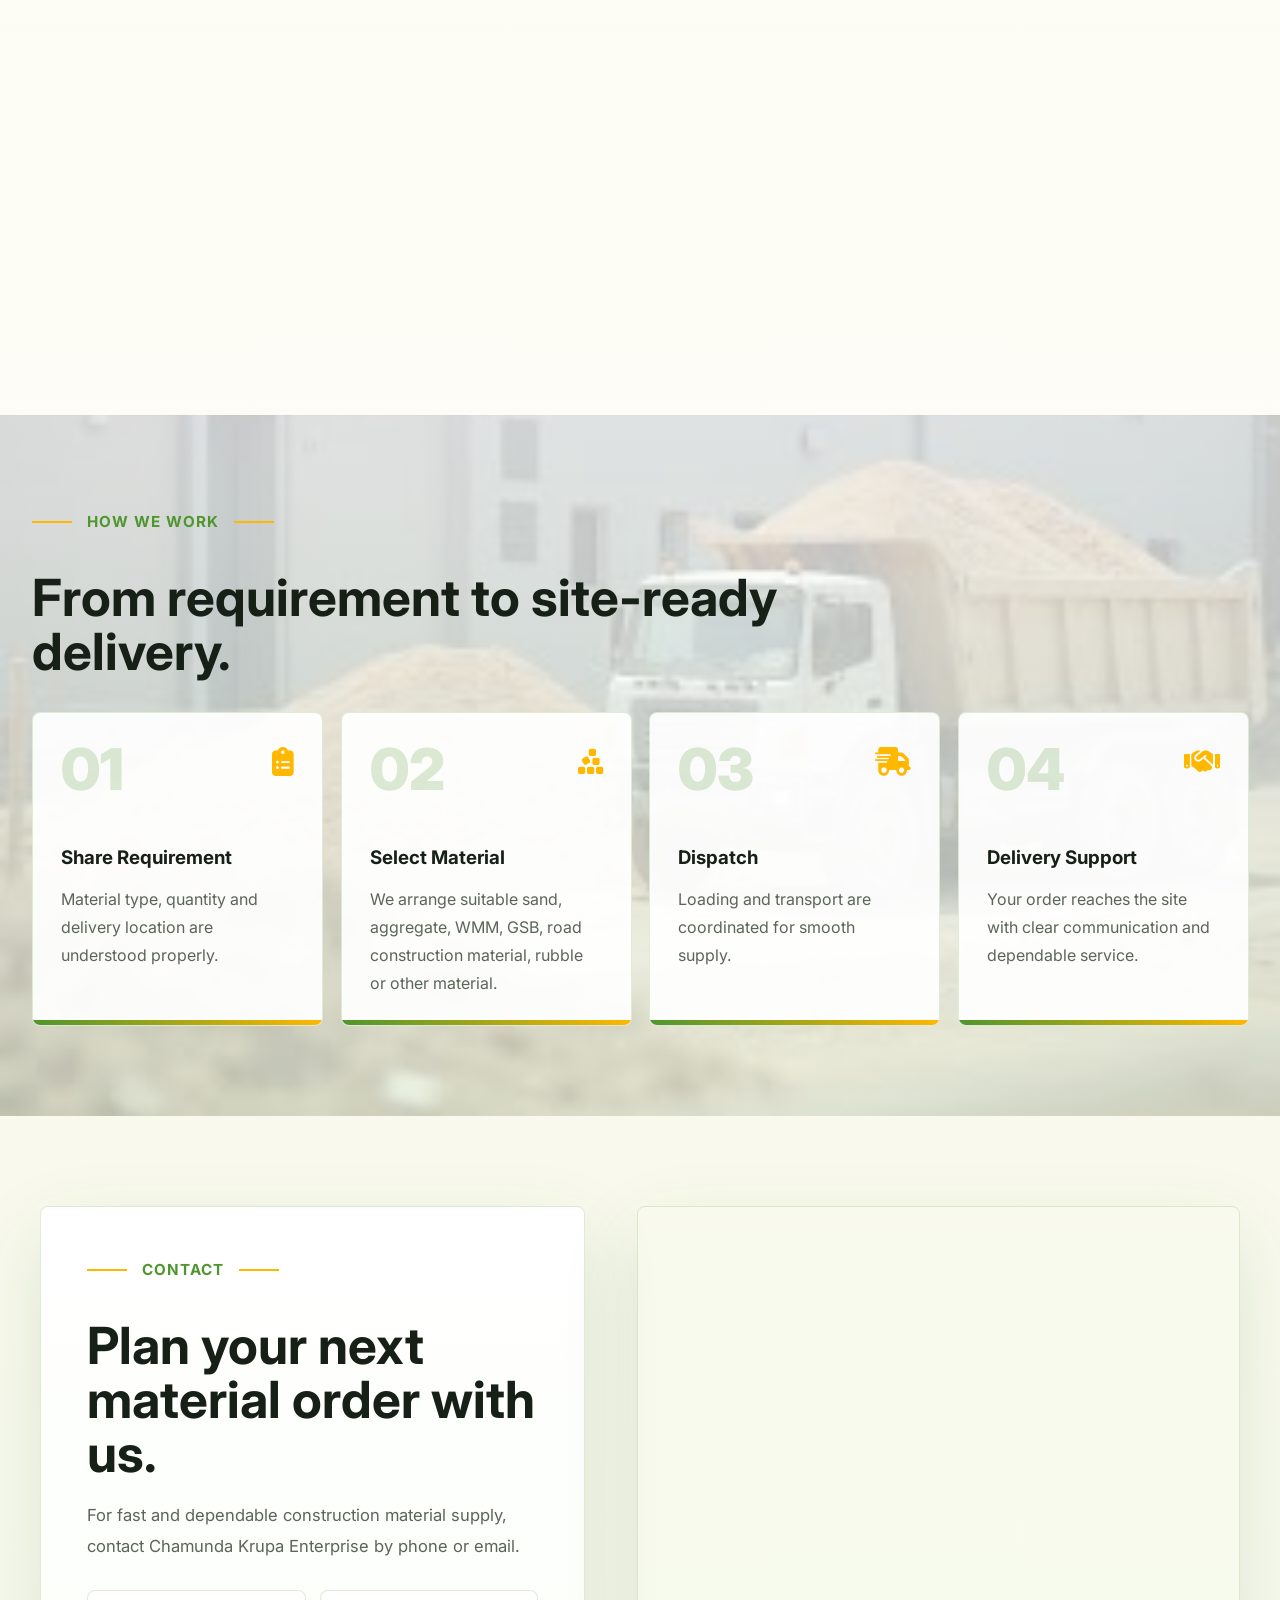
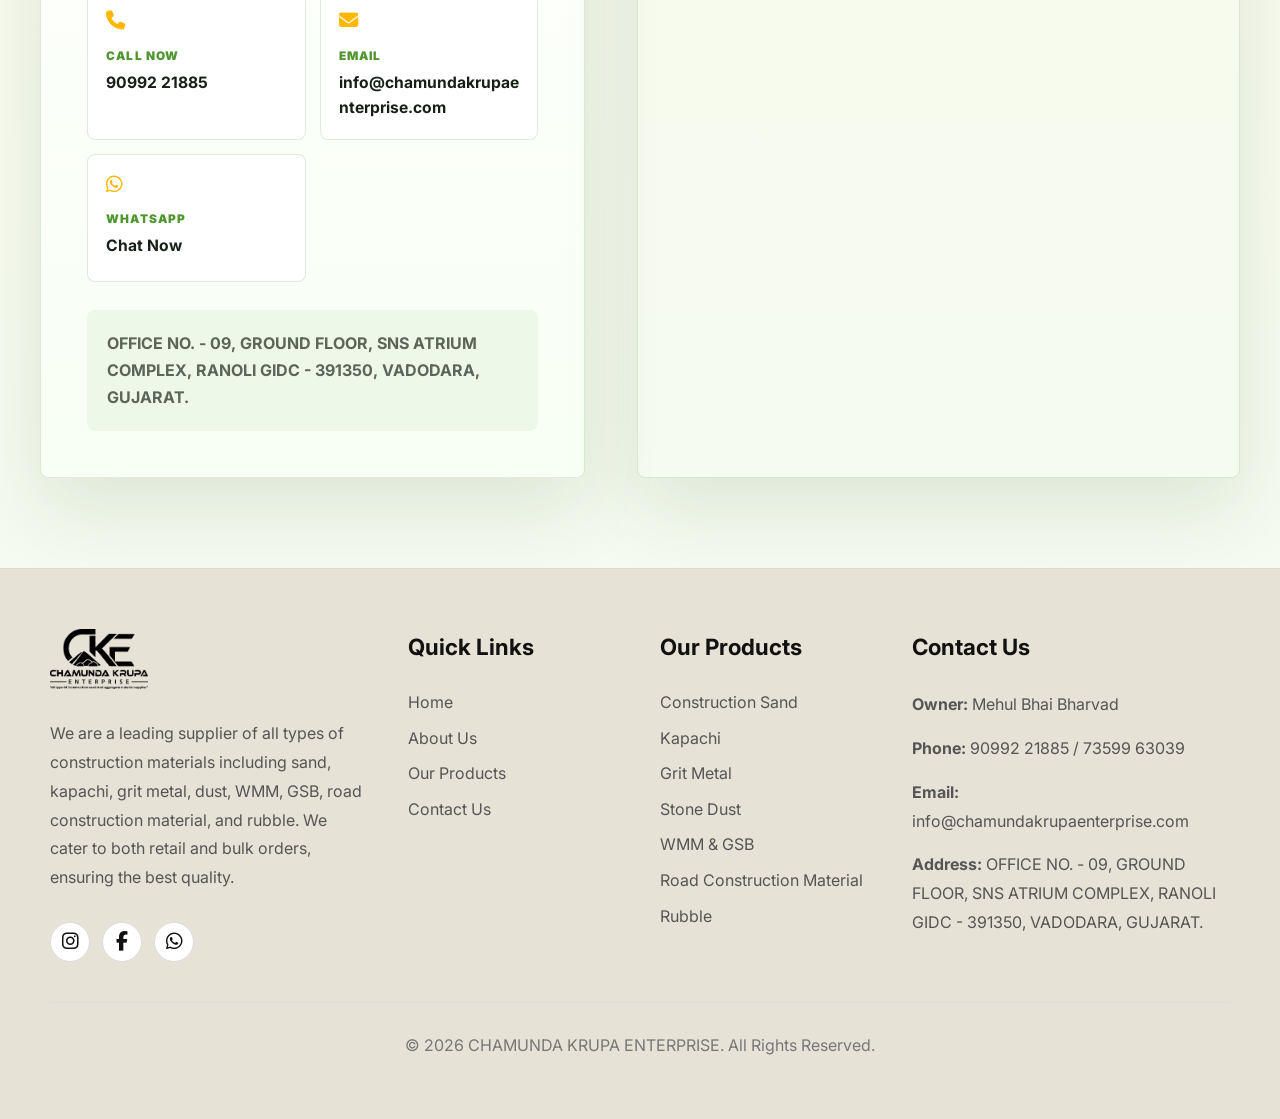
==== commit 6d50800b: "chnge" ====
--- a/about.html
+++ b/about.html
@@ -25,7 +25,7 @@
                     <p>We supply construction sand, kapachi, grit metal, dust, WMM, GSB, road construction material, rubble and aggregate materials in retail and bulk quantities with trusted quality, clear communication and timely delivery.</p>
                     <div class="ck-hero-actions">
                         <a href="tel:+919099221885" class="btn btn-primary"><i class="fas fa-phone-alt"></i> Call Now</a>
-                        <a href="#ck-contact" class="ck-ghost-btn"><i class="fas fa-location-dot"></i> Visit Office</a>
+                        <a href="https://wa.me/919099221885" class="ck-ghost-btn" target="_blank" rel="noopener noreferrer"><i class="fab fa-whatsapp"></i> Chat on WhatsApp</a>
                     </div>
                 </div>
             </div>
